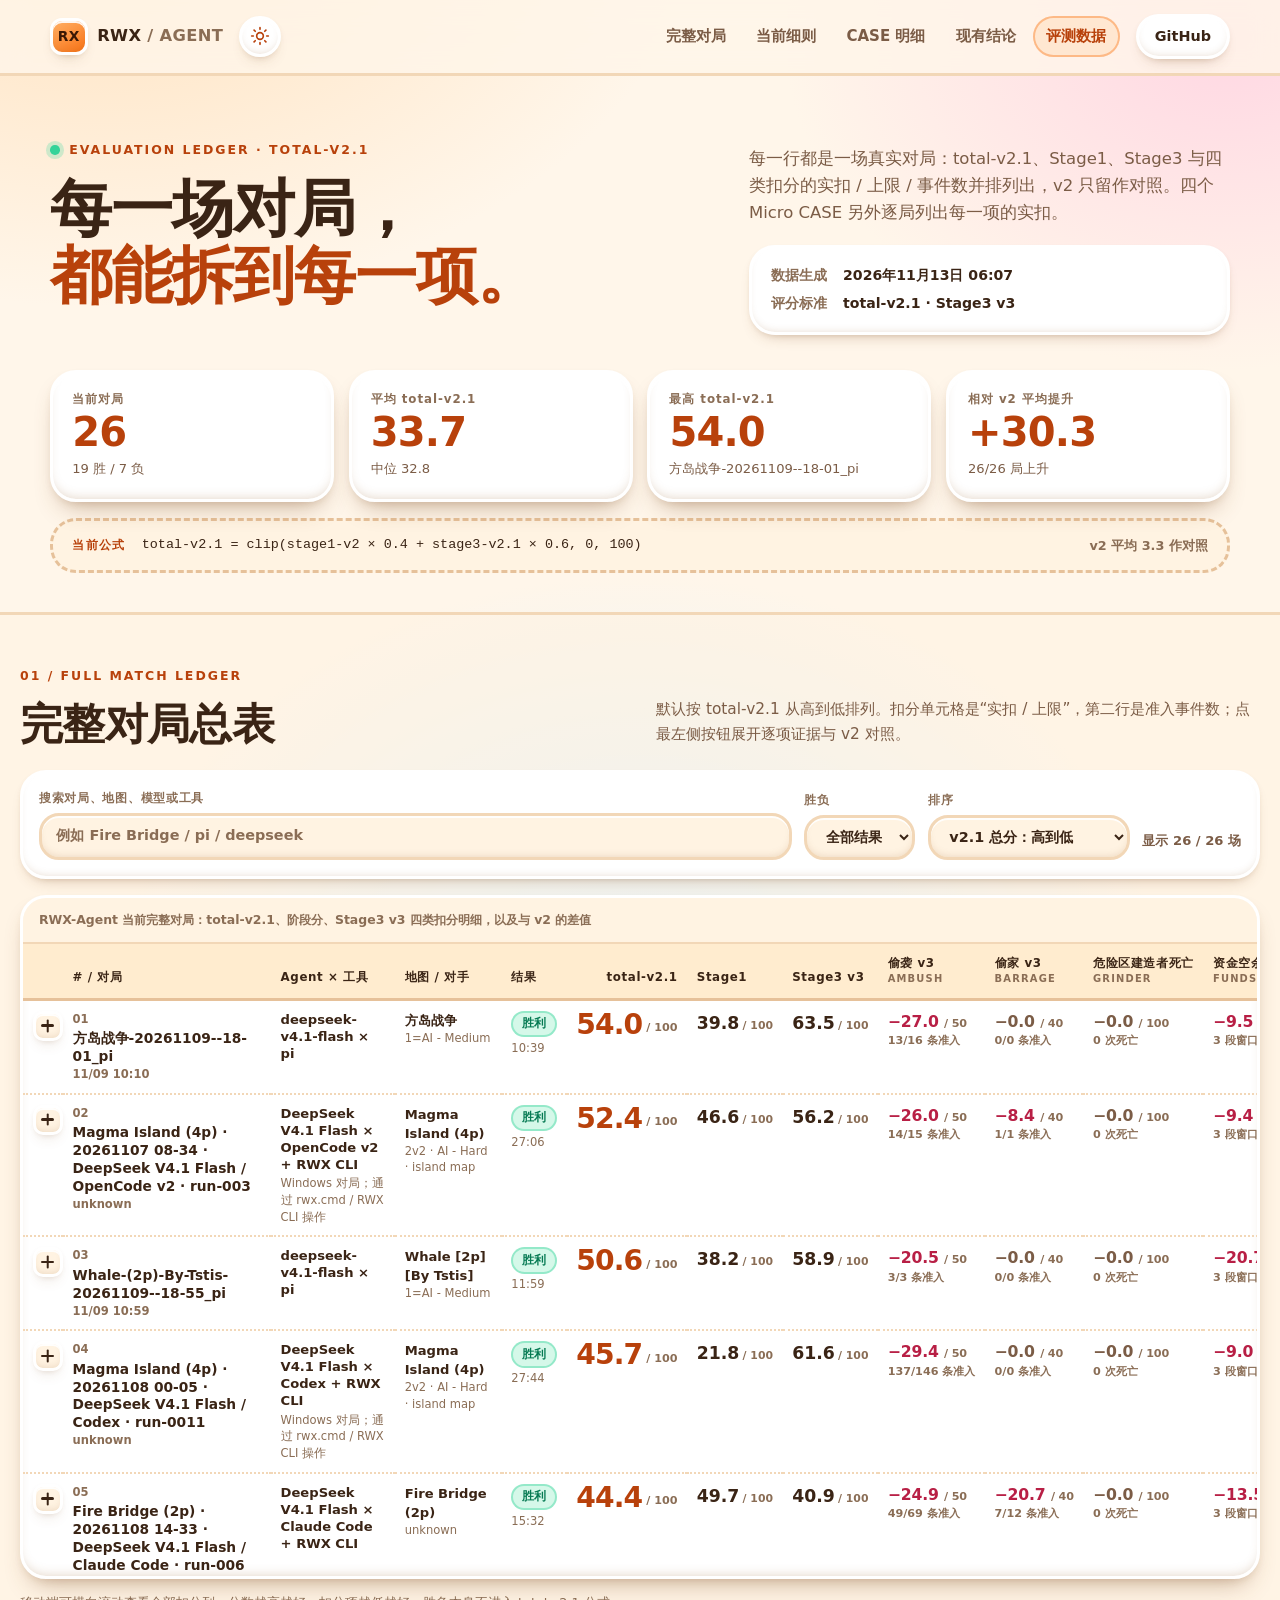
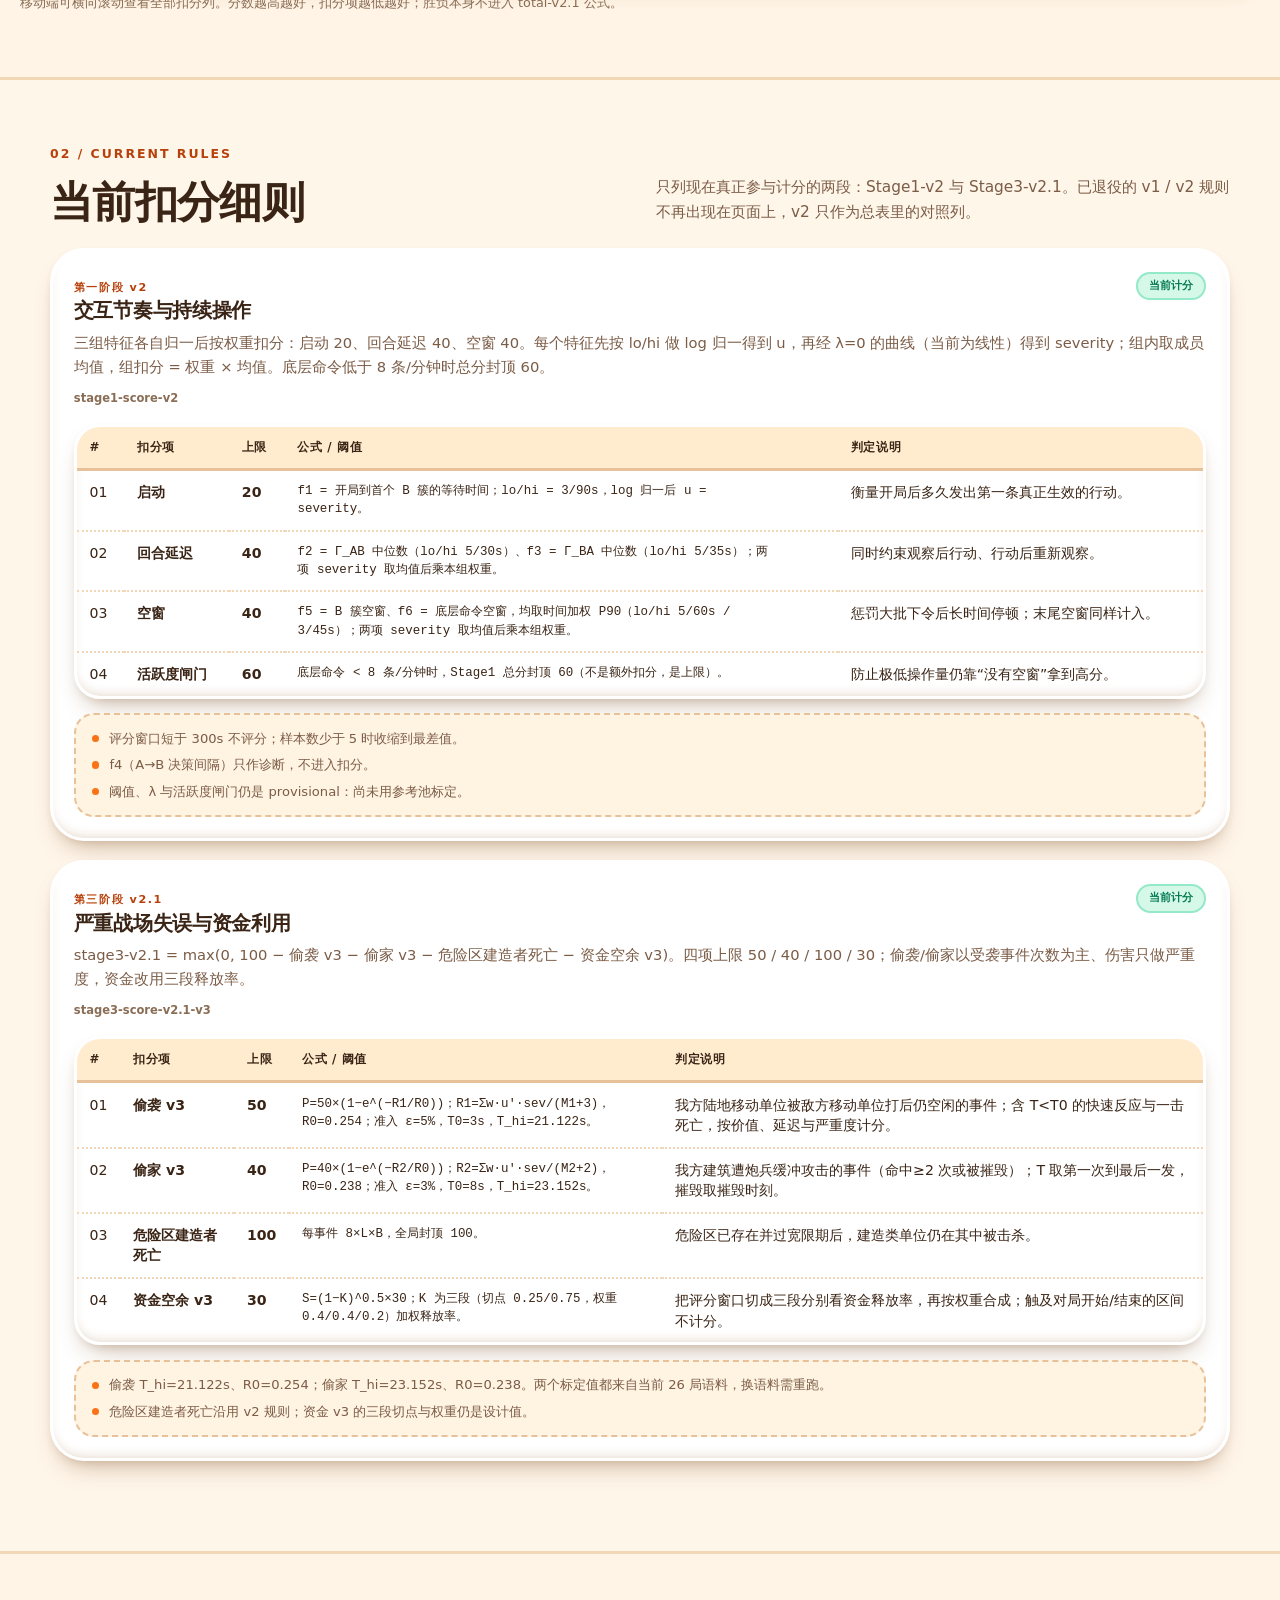
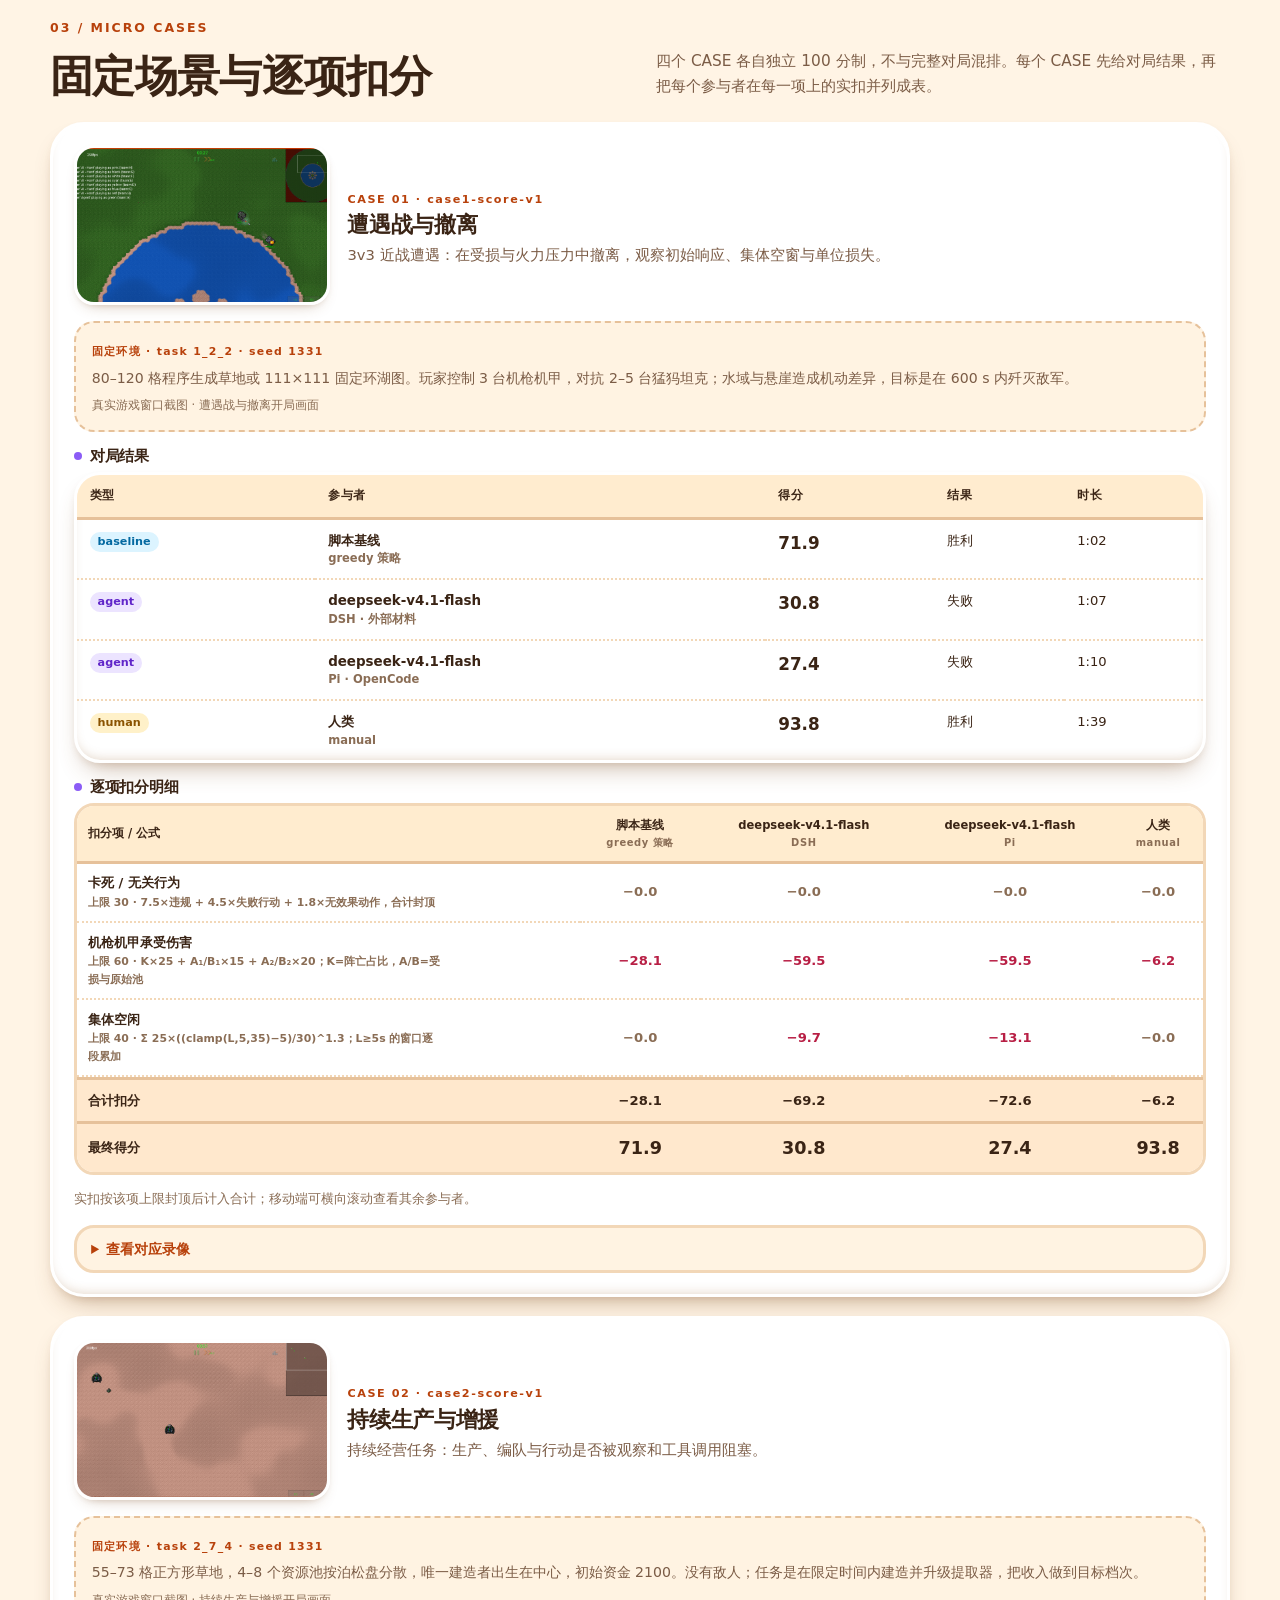
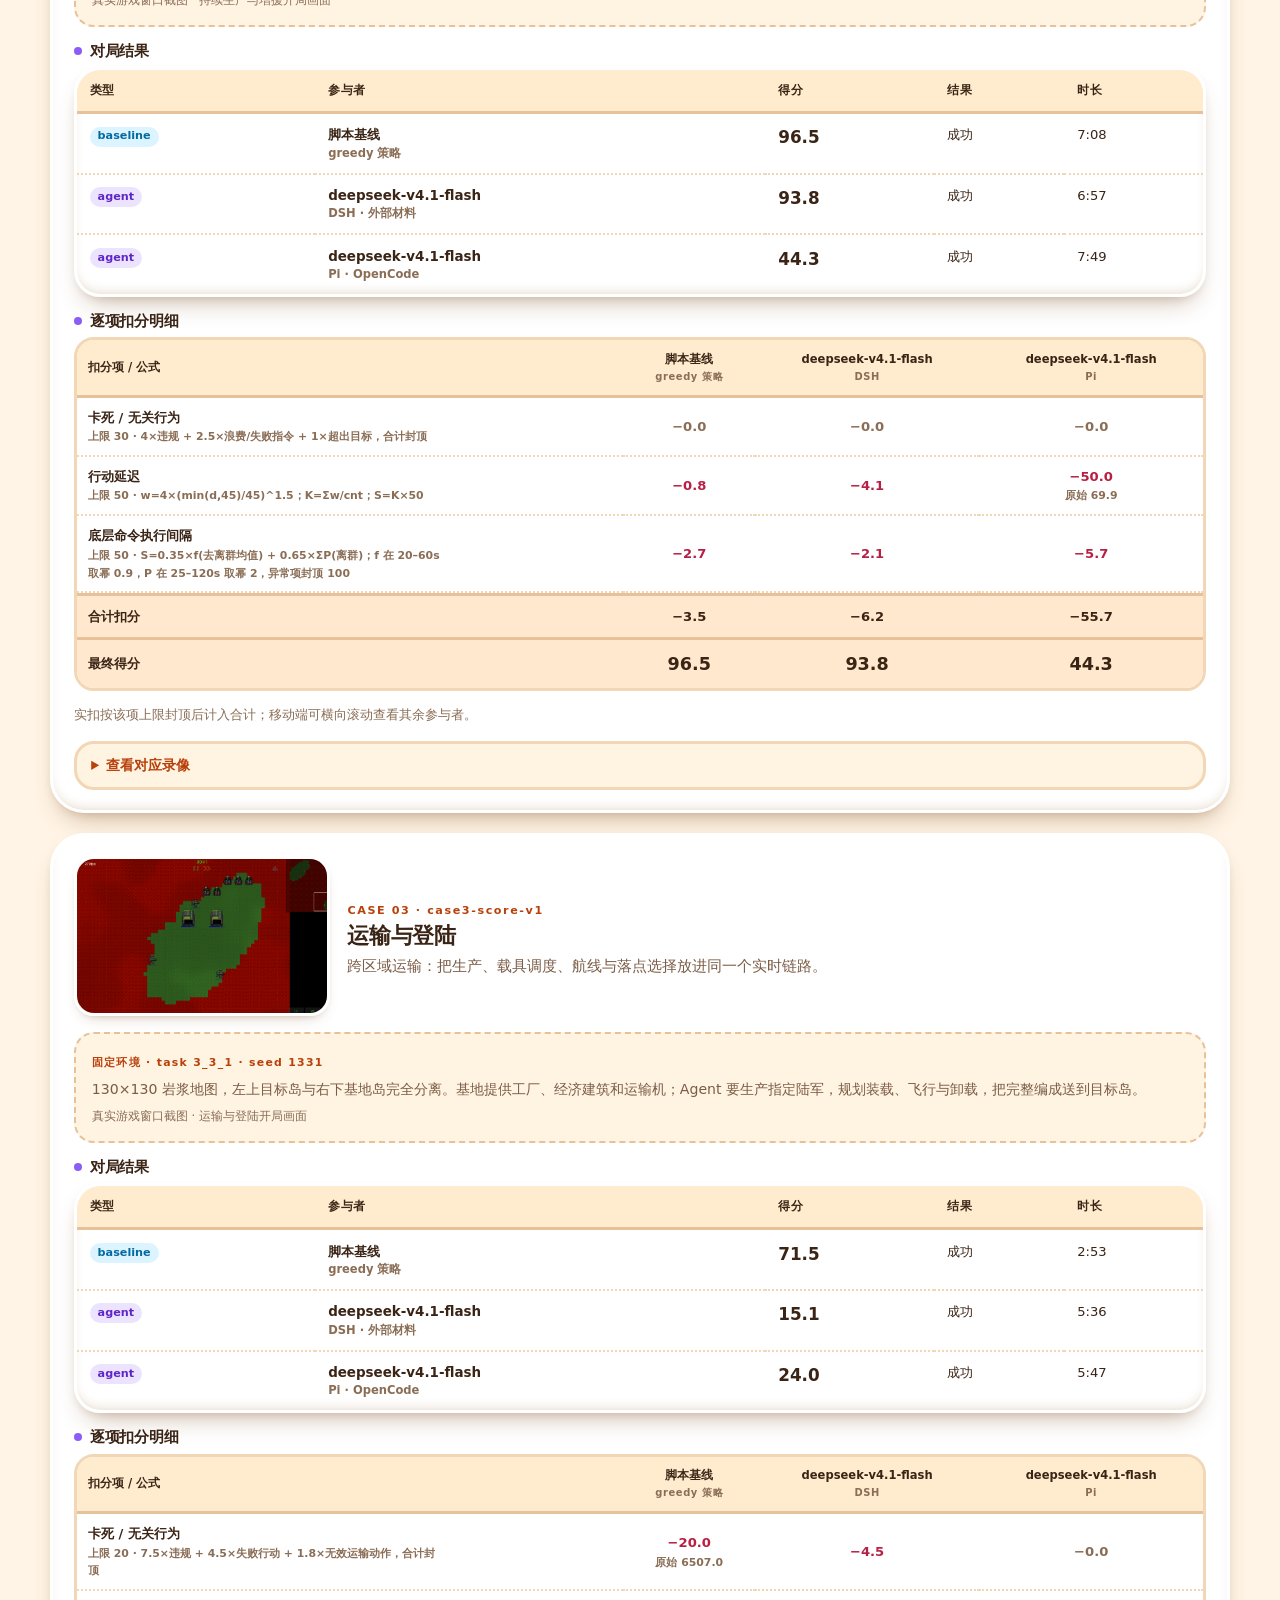
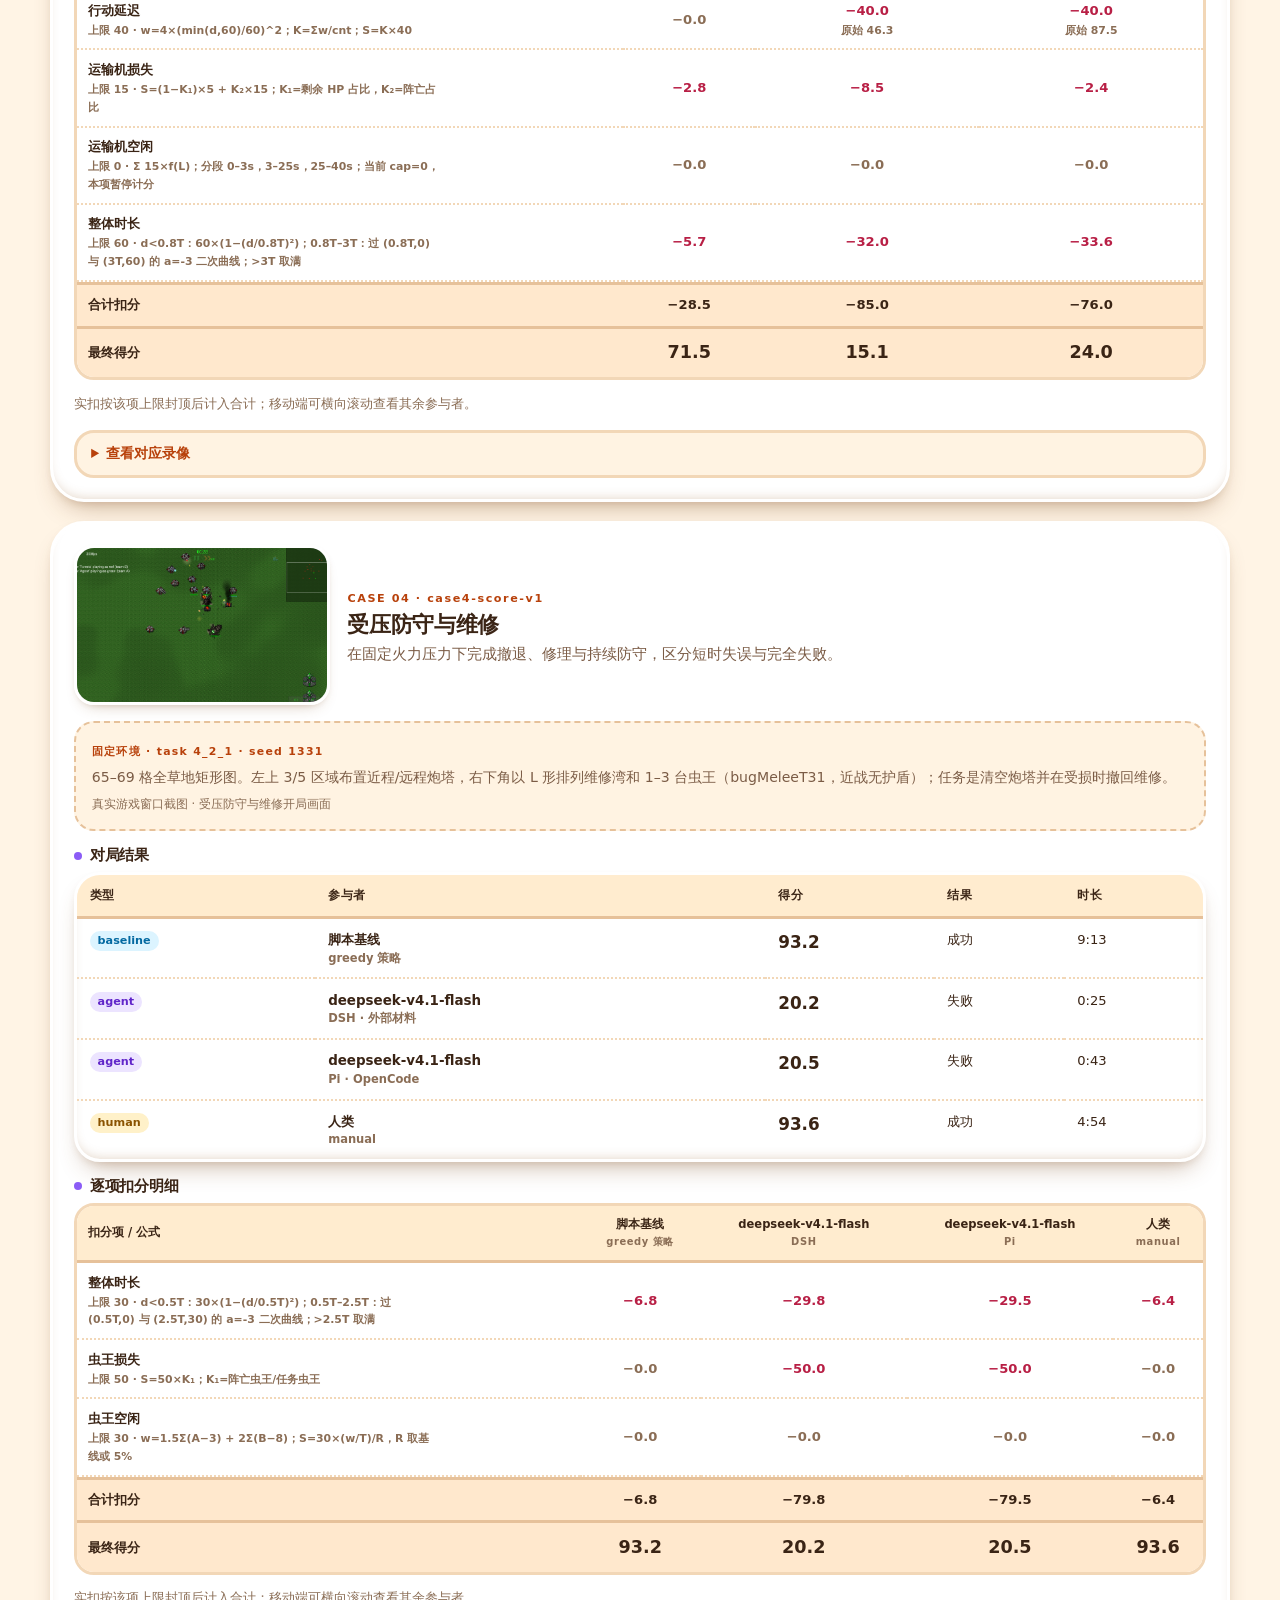
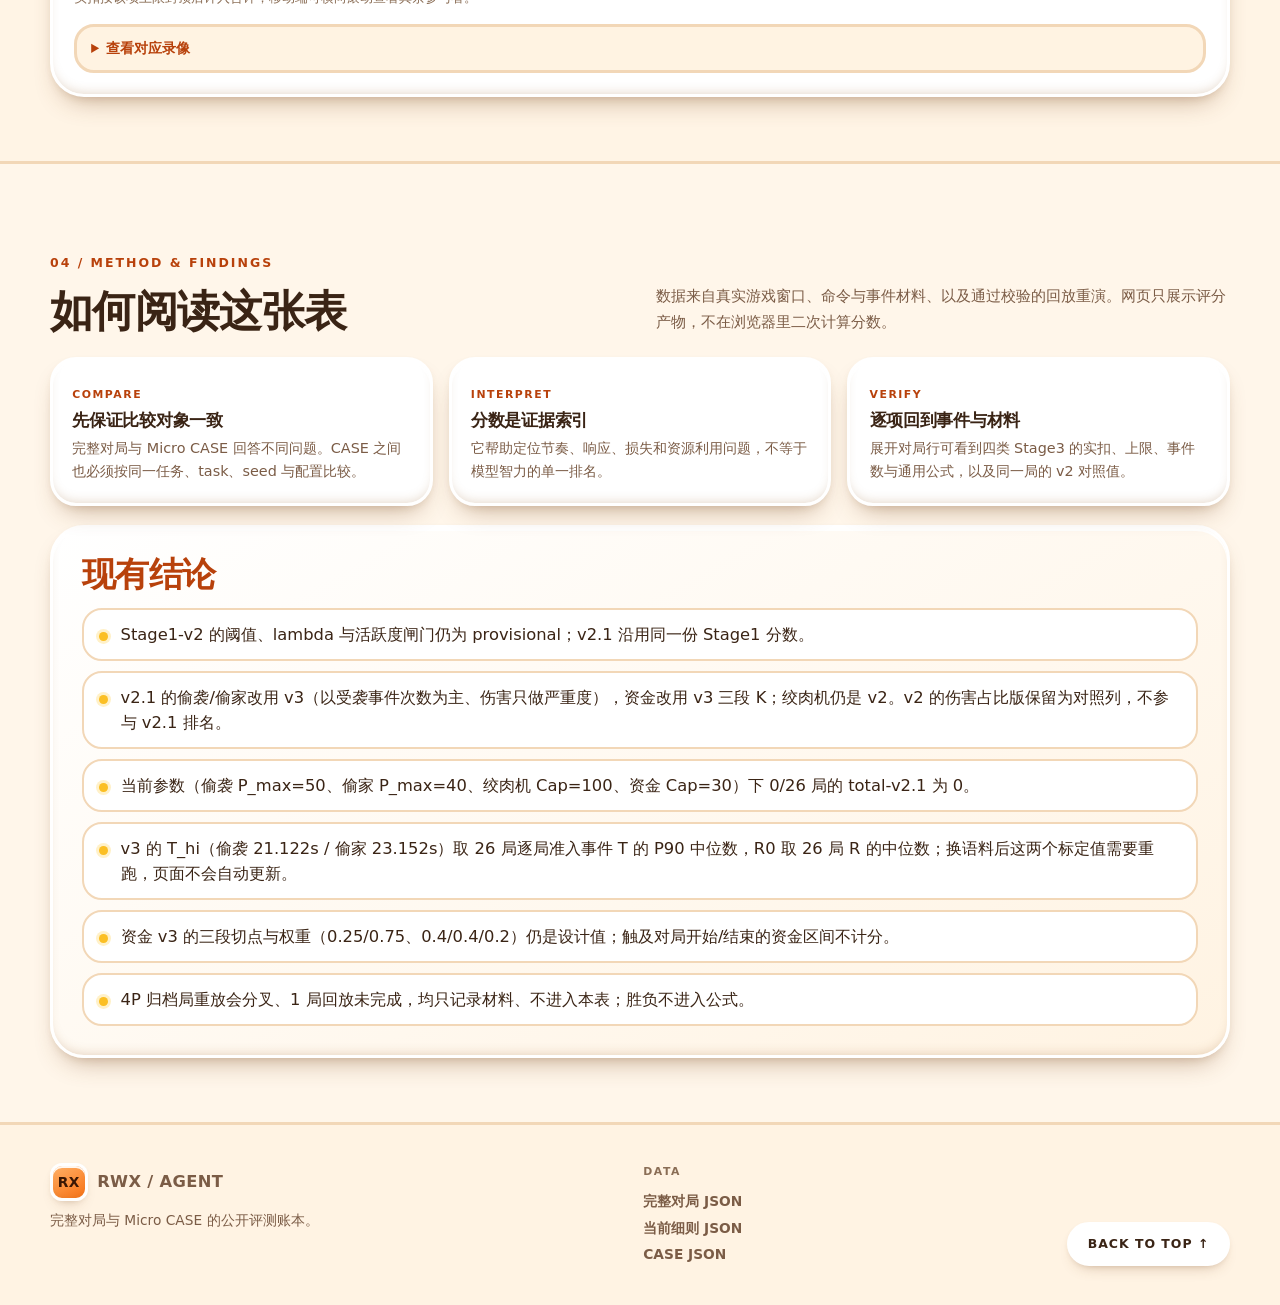
==== web/results.html @ a3e585da "RWX Agent 评测：微操 CASE、v2.1 评分与评测网页改版 把 7f5023a 之后的 56 次开发提交压缩为一次提交。内容包含 Stage1-v2 / Stage3-v2.1 评分与四个" ====
<!doctype html>
<html lang="zh-CN">
<head>
  <meta charset="UTF-8">
  <meta name="viewport" content="width=device-width, initial-scale=1">
  <meta name="theme-color" content="#fff6ea">
  <title>评测观察｜RWX-Agent</title>
  <meta name="description" content="RWX-Agent 完整对局与 Micro CASE 评测数据：以表格展示 total-v2.1、阶段分、逐项扣分、事件数、上限与当前评分公式。">
  <link rel="icon" href="./favicon.svg" type="image/svg+xml">
  <script src="./theme.js?v=20261113b"></script>
  <link rel="stylesheet" href="./styles.css?v=20261113b">
  <script type="module" src="./results.js?v=20261113b"></script>
</head>
<body class="results-page">
  <a class="skip-link" href="#main">跳到正文</a>
  <svg class="icon-definitions" xmlns="http://www.w3.org/2000/svg" aria-hidden="true">
    <symbol id="i-sun" viewBox="0 0 24 24"><circle cx="12" cy="12" r="4"/><path d="M12 2v2m0 16v2M2 12h2m16 0h2M4.9 4.9l1.4 1.4m11.4 11.4 1.4 1.4M19.1 4.9l-1.4 1.4M6.3 17.7l-1.4 1.4"/></symbol>
    <symbol id="i-moon" viewBox="0 0 24 24"><path d="M20.5 14.6A8.6 8.6 0 0 1 9.4 3.5a8.6 8.6 0 1 0 11.1 11.1z"/></symbol>
  </svg>

  <header class="site-header">
    <div class="shell header-inner">
      <a class="brand" href="./index.html" aria-label="RWX-Agent 首页"><span class="brand-mark">RX</span><span>RWX<span> / AGENT</span></span></a>
      <button class="theme-toggle" type="button" aria-pressed="false" aria-label="切换到暗色主题" title="切换到暗色主题"><svg class="icon theme-icon-sun" aria-hidden="true"><use href="#i-sun"/></svg><svg class="icon theme-icon-moon" aria-hidden="true"><use href="#i-moon"/></svg></button>
      <button class="menu-toggle" type="button" aria-expanded="false" aria-controls="primary-nav" aria-label="展开导航"><span></span><span></span></button>
      <nav id="primary-nav" aria-label="主导航">
        <a href="#match-ledger">完整对局</a>
        <a href="#full-rules">当前细则</a>
        <a href="#micro-cases">CASE 明细</a>
        <a href="#method">现有结论</a>
        <a href="./results.html" aria-current="page">评测数据</a>
      </nav>
      <a class="header-github" href="https://github.com/KKTQawa/RWX-Agent" target="_blank" rel="noopener noreferrer"><span>GitHub</span></a>
    </div>
  </header>

  <main id="main">
    <section class="results-hero shell" aria-labelledby="results-title">
      <div class="results-title-block">
        <p class="eyebrow"><span class="status-dot"></span> EVALUATION LEDGER · TOTAL-V2.1</p>
        <h1 id="results-title">每一场对局，<br><em>都能拆到每一项。</em></h1>
      </div>
      <div class="results-hero-copy">
        <p>每一行都是一场真实对局：total-v2.1、Stage1、Stage3 与四类扣分的实扣 / 上限 / 事件数并排列出，v2 只留作对照。四个 Micro CASE 另外逐局列出每一项的实扣。</p>
        <div class="dataset-meta"><span>数据生成</span><b id="last-updated">加载中</b><span>评分标准</span><b>total-v2.1 · Stage3 v3</b></div>
      </div>
    </section>

    <section class="results-overview shell" aria-label="评测概览">
      <div id="results-kpis" class="results-kpis" aria-live="polite"></div>
      <p class="formula-banner"><span>当前公式</span><code id="total-formula">total-v2.1 = clip(stage1-v2 × 0.4 + stage3-v2.1 × 0.6, 0, 100)</code><b id="formula-k">v2 作对照</b></p>
    </section>

    <section id="match-ledger" class="ledger-section">
      <div class="shell wide-shell">
        <header class="results-section-head">
          <div><p class="section-label">01 / FULL MATCH LEDGER</p><h2>完整对局总表</h2></div>
          <p>默认按 total-v2.1 从高到低排列。扣分单元格是“实扣 / 上限”，第二行是准入事件数；点最左侧按钮展开逐项证据与 v2 对照。</p>
        </header>
        <div class="table-toolbar" aria-label="对局表筛选">
          <label class="search-field"><span>搜索对局、地图、模型或工具</span><input id="match-search" type="search" placeholder="例如 Fire Bridge / pi / deepseek" autocomplete="off"></label>
          <label><span>胜负</span><select id="outcome-filter"><option value="all">全部结果</option><option value="win">仅胜利</option><option value="defeat">仅战败</option><option value="draw">仅平局</option></select></label>
          <label><span>排序</span><select id="sort-matches"><option value="score-desc">v2.1 总分：高到低</option><option value="score-asc">v2.1 总分：低到高</option><option value="delta-desc">相对 v2 提升：高到低</option><option value="date-desc">日期：新到旧</option><option value="date-asc">日期：旧到新</option><option value="deduction-desc">Stage3 扣分：高到低</option></select></label>
          <p id="match-filter-status" role="status" aria-live="polite">正在加载数据…</p>
        </div>
        <div class="table-scroll match-table-scroll" tabindex="0" aria-label="完整对局表，可横向滚动">
          <table class="data-table match-ledger-table">
            <caption>RWX-Agent 当前完整对局：total-v2.1、阶段分、Stage3 v3 四类扣分明细，以及与 v2 的差值</caption>
            <thead>
              <tr>
                <th scope="col" class="expand-column"><span class="sr-only">展开详情</span></th>
                <th scope="col"># / 对局</th>
                <th scope="col">Agent × 工具</th>
                <th scope="col">地图 / 对手</th>
                <th scope="col">结果</th>
                <th scope="col" class="score-column">total-v2.1</th>
                <th scope="col">Stage1</th>
                <th scope="col">Stage3 v3</th>
                <th scope="col" class="deduction-column" data-deduction-key="ambush">偷袭 v3<small>AMBUSH</small></th>
                <th scope="col" class="deduction-column" data-deduction-key="barrage">偷家 v3<small>BARRAGE</small></th>
                <th scope="col" class="deduction-column" data-deduction-key="grinder">危险区死亡<small>GRINDER</small></th>
                <th scope="col" class="deduction-column" data-deduction-key="funds">资金空余 v3<small>FUNDS</small></th>
                <th scope="col" class="delta-column">Δ vs v2</th>
                <th scope="col">评分时长</th>
              </tr>
            </thead>
            <tbody id="match-table-body"></tbody>
          </table>
        </div>
        <p class="table-help">移动端可横向滚动查看全部扣分列。分数越高越好，扣分项越低越好；胜负本身不进入 total-v2.1 公式。</p>
        <noscript><p class="load-error">表格需要 JavaScript 渲染。也可以直接查看 <a href="./resource/results.json">results.json</a>。</p></noscript>
      </div>
    </section>

    <section id="full-rules" class="section shell rules-section">
      <header class="results-section-head">
        <div><p class="section-label">02 / CURRENT RULES</p><h2>当前扣分细则</h2></div>
        <p>只列现在真正参与计分的两段：Stage1-v2 与 Stage3-v2.1。已退役的 v1 / v2 规则不再出现在页面上，v2 只作为总表里的对照列。</p>
      </header>
      <div id="full-rule-tables" class="rule-groups" aria-live="polite"></div>
    </section>

    <section id="micro-cases" class="micro-section">
      <div class="shell">
        <header class="results-section-head">
          <div><p class="section-label">03 / MICRO CASES</p><h2>固定场景与逐项扣分</h2></div>
          <p>四个 CASE 各自独立 100 分制，不与完整对局混排。每个 CASE 先给对局结果，再把每个参与者在每一项上的实扣并列成表。</p>
        </header>
        <div id="case-board" class="case-board" aria-live="polite"></div>
        <noscript><p class="load-error">CASE 表格需要 JavaScript 渲染。可直接查看 <a href="./resource/micro-results.json">micro-results.json</a> 与 <a href="./resource/scoring.json">scoring.json</a>。</p></noscript>
      </div>
    </section>

    <section id="method" class="section shell method-section">
      <header class="results-section-head">
        <div><p class="section-label">04 / METHOD &amp; FINDINGS</p><h2>如何阅读这张表</h2></div>
        <p>数据来自真实游戏窗口、命令与事件材料、以及通过校验的回放重演。网页只展示评分产物，不在浏览器里二次计算分数。</p>
      </header>
      <div class="method-grid">
        <article><span>COMPARE</span><h3>先保证比较对象一致</h3><p>完整对局与 Micro CASE 回答不同问题。CASE 之间也必须按同一任务、task、seed 与配置比较。</p></article>
        <article><span>INTERPRET</span><h3>分数是证据索引</h3><p>它帮助定位节奏、响应、损失和资源利用问题，不等于模型智力的单一排名。</p></article>
        <article><span>VERIFY</span><h3>逐项回到事件与材料</h3><p>展开对局行可看到四类 Stage3 的实扣、上限、事件数与通用公式，以及同一局的 v2 对照值。</p></article>
      </div>
      <div class="limits-panel"><h3>现有结论</h3><ul id="method-limits"><li>正在加载评分口径…</li></ul></div>
    </section>
  </main>

  <footer class="site-footer"><div class="shell footer-inner"><div><a class="brand" href="./index.html"><span class="brand-mark">RX</span><span>RWX / AGENT</span></a><p>完整对局与 Micro CASE 的公开评测账本。</p></div><div><span>DATA</span><a href="./resource/results.json">完整对局 JSON</a><a href="./resource/scoring.json">当前细则 JSON</a><a href="./resource/micro-results.json">CASE JSON</a></div><a class="back-top" href="#main">BACK TO TOP ↑</a></div></footer>
</body>
</html>
---- web/styles.css ----
/* RWX-Agent — playful claymorphism design system.
   One token block per theme; every component below reads only these tokens, so the light/dark
   switch never needs a per-component override. */

/* ---------- tokens ---------- */
:root {
  color-scheme: light;

  --bg: #fff6ea;
  --bg-glow-1: #ffe1bd;
  --bg-glow-2: #ffd7e3;
  --bg-glow-3: #d8f0ff;
  --surface: #ffffff;
  --surface-2: #fff3e2;
  --surface-3: #ffe8cd;
  --surface-sunken: #fdeedb;

  --ink: #3a2415;
  --ink-soft: #7b5c46;
  --ink-faint: #8a6d55;

  --line: #f2d7b7;
  --line-strong: #e6c19a;

  --orange: #f97316;
  --orange-text: #b8410b;
  --orange-wash: #ffe7d1;
  --coral: #fb7185;
  --coral-text: #b81f45;
  --coral-wash: #ffe0e7;
  --grape: #8b5cf6;
  --grape-text: #6025c9;
  --grape-wash: #ece4ff;
  --sky: #38bdf8;
  --sky-text: #0369a1;
  --sky-wash: #dcf4ff;
  --mint: #34d399;
  --mint-text: #067a53;
  --mint-wash: #d5f8e9;
  --lemon: #fbbf24;
  --lemon-text: #8a5300;
  --lemon-wash: #fff1c9;
  --danger: #dc2626;
  --danger-text: #b31b1b;
  --danger-wash: #ffe2e2;

  --clay-edge: #ffffff;
  --clay-drop: 0 14px 26px -12px rgba(122, 74, 30, .45), 0 4px 10px -4px rgba(122, 74, 30, .18);
  --clay-drop-sm: 0 8px 16px -10px rgba(122, 74, 30, .45), 0 2px 6px -3px rgba(122, 74, 30, .18);
  --clay-inner: inset 0 3px 0 rgba(255, 255, 255, .95), inset 0 -6px 12px -6px rgba(150, 96, 44, .28);
  --clay-inner-sm: inset 0 2px 0 rgba(255, 255, 255, .9), inset 0 -4px 8px -5px rgba(150, 96, 44, .25);
  --clay-press: inset 0 4px 10px -3px rgba(150, 96, 44, .4), inset 0 -2px 0 rgba(255, 255, 255, .7);

  --header-bg: rgba(255, 246, 234, .82);
  --row-hover: #fff8ee;
  --table-head: #ffeccf;
  --detail-bg: #fff8ec;

  --radius-xl: 34px;
  --radius-lg: 26px;
  --radius-md: 20px;
  --radius-sm: 14px;
  --radius-pill: 999px;

  --shell: 1180px;
  --shell-wide: 1400px;
  --font: "Nunito", "Fredoka", ui-rounded, "Segoe UI Variable Display", "PingFang SC",
    "Hiragino Sans GB", "Microsoft YaHei", system-ui, sans-serif;
  --font-mono: "JetBrains Mono", "Cascadia Code", ui-monospace, "SFMono-Regular", Consolas, monospace;
}

[data-theme="dark"] {
  color-scheme: dark;

  --bg: #241a30;
  --bg-glow-1: #4a2f52;
  --bg-glow-2: #35264a;
  --bg-glow-3: #1d3350;
  --surface: #33263f;
  --surface-2: #3c2e4a;
  --surface-3: #473656;
  --surface-sunken: #2b2038;

  --ink: #fdf2e4;
  --ink-soft: #cbb7d9;
  --ink-faint: #b3a0c4;

  --line: #4e3a5f;
  --line-strong: #634a78;

  --orange-text: #fdba74;
  --orange-wash: #4a2f1c;
  --coral-text: #fda4b4;
  --coral-wash: #4a2333;
  --grape-text: #cbb6ff;
  --grape-wash: #382a58;
  --sky-text: #a5dcff;
  --sky-wash: #1e3550;
  --mint-text: #86efc4;
  --mint-wash: #1c3f36;
  --lemon-text: #fcd34d;
  --lemon-wash: #4a3716;
  --danger-text: #fca5a5;
  --danger-wash: #4a2027;

  --clay-edge: #4a3a5c;
  --clay-drop: 0 16px 30px -14px rgba(0, 0, 0, .75), 0 4px 10px -4px rgba(0, 0, 0, .4);
  --clay-drop-sm: 0 10px 18px -12px rgba(0, 0, 0, .75), 0 2px 6px -3px rgba(0, 0, 0, .4);
  --clay-inner: inset 0 2px 0 rgba(255, 255, 255, .1), inset 0 -8px 16px -8px rgba(0, 0, 0, .55);
  --clay-inner-sm: inset 0 2px 0 rgba(255, 255, 255, .08), inset 0 -5px 10px -6px rgba(0, 0, 0, .5);
  --clay-press: inset 0 5px 12px -3px rgba(0, 0, 0, .55), inset 0 -2px 0 rgba(255, 255, 255, .08);

  --header-bg: rgba(36, 26, 48, .84);
  --row-hover: #3a2c48;
  --table-head: #3d2e4d;
  --detail-bg: #2b2038;
}

/* ---------- base ---------- */
*, *::before, *::after { box-sizing: border-box; }

html {
  -webkit-text-size-adjust: 100%;
  scroll-behavior: smooth;
  scroll-padding-top: 120px;
}

body {
  margin: 0;
  min-height: 100vh;
  font-family: var(--font);
  font-size: 16.5px;
  line-height: 1.65;
  color: var(--ink);
  background-color: var(--bg);
  background-image:
    radial-gradient(60rem 40rem at 8% -10%, var(--bg-glow-1) 0%, transparent 62%),
    radial-gradient(48rem 36rem at 96% 4%, var(--bg-glow-2) 0%, transparent 58%),
    radial-gradient(52rem 40rem at 50% 108%, var(--bg-glow-3) 0%, transparent 62%);
  background-attachment: fixed;
  overflow-x: hidden;
}

h1, h2, h3, h4 {
  margin: 0 0 .4em;
  font-weight: 800;
  line-height: 1.08;
  letter-spacing: -.015em;
  text-wrap: balance;
}

p { margin: 0 0 1em; }
p:last-child { margin-bottom: 0; }

a { color: var(--orange-text); text-decoration-thickness: 2px; text-underline-offset: 3px; }
a:hover { text-decoration-color: var(--orange); }

code, pre { font-family: var(--font-mono); }

img, video { max-width: 100%; height: auto; display: block; }

:focus-visible {
  outline: 3px solid var(--grape);
  outline-offset: 3px;
  border-radius: 6px;
}

.sr-only {
  position: absolute;
  width: 1px; height: 1px;
  padding: 0; margin: -1px;
  overflow: hidden;
  clip-path: inset(50%);
  white-space: nowrap;
}

.skip-link {
  position: absolute;
  left: 1rem;
  top: -4rem;
  z-index: 100;
  padding: .7rem 1.2rem;
  border-radius: var(--radius-pill);
  background: var(--orange);
  color: #fff;
  font-weight: 800;
  text-decoration: none;
  transition: top .18s ease;
}
.skip-link:focus-visible { top: 1rem; }

.icon-definitions { position: absolute; width: 0; height: 0; overflow: hidden; }
.icon {
  width: 1.15em; height: 1.15em;
  fill: none;
  stroke: currentColor;
  stroke-width: 2;
  stroke-linecap: round;
  stroke-linejoin: round;
  flex: none;
}

/* ---------- layout ---------- */
.shell {
  width: min(var(--shell), 100% - 2.5rem);
  margin-inline: auto;
}
.wide-shell { width: min(var(--shell-wide), 100% - 2.5rem); }

.section { padding: clamp(3.5rem, 7vw, 6.5rem) 0; }

.section-label,
.eyebrow {
  margin: 0 0 .9rem;
  font-size: .78rem;
  font-weight: 800;
  letter-spacing: .16em;
  text-transform: uppercase;
  color: var(--orange-text);
  display: flex;
  align-items: center;
  gap: .6rem;
}

.status-dot {
  width: .6rem; height: .6rem;
  border-radius: 50%;
  background: var(--mint);
  box-shadow: 0 0 0 4px color-mix(in srgb, var(--mint) 24%, transparent);
  animation: pulse 2.4s ease-in-out infinite;
}
@keyframes pulse {
  50% { box-shadow: 0 0 0 8px color-mix(in srgb, var(--mint) 6%, transparent); }
}

/* ---------- clay primitives ---------- */
.button {
  display: inline-flex;
  align-items: center;
  justify-content: center;
  gap: .55rem;
  padding: .95rem 1.6rem;
  border: 3px solid var(--clay-edge);
  border-radius: var(--radius-pill);
  font: inherit;
  font-weight: 800;
  font-size: 1rem;
  text-decoration: none;
  cursor: pointer;
  background: var(--surface);
  color: var(--ink);
  box-shadow: var(--clay-drop-sm), var(--clay-inner-sm);
  transition: transform .16s ease, box-shadow .16s ease, background .16s ease;
}
.button:hover { transform: translateY(-2px); }
.button:active { transform: translateY(1px); box-shadow: var(--clay-press); }

.button.primary {
  background: linear-gradient(160deg, #ffa64d, var(--orange));
  border-color: #ffd7ab;
  color: #46200a;
}
[data-theme="dark"] .button.primary { border-color: #7a4a20; color: #2a1408; }

.button.ghost { background: var(--surface-2); }

.chip {
  display: inline-flex;
  align-items: center;
  gap: .4rem;
  padding: .3rem .8rem;
  border-radius: var(--radius-pill);
  background: var(--surface-3);
  color: var(--ink-soft);
  font-size: .78rem;
  font-weight: 800;
  letter-spacing: .04em;
  white-space: nowrap;
}
.chip.orange { background: var(--orange-wash); color: var(--orange-text); }
.chip.mint { background: var(--mint-wash); color: var(--mint-text); }
.chip.grape { background: var(--grape-wash); color: var(--grape-text); }
.chip.sky { background: var(--sky-wash); color: var(--sky-text); }
.chip.coral { background: var(--coral-wash); color: var(--coral-text); }
.chip.lemon { background: var(--lemon-wash); color: var(--lemon-text); }

/* ---------- header ---------- */
.site-header {
  position: sticky;
  top: 0;
  z-index: 40;
  padding: .85rem 0;
  background: var(--header-bg);
  backdrop-filter: blur(14px);
  border-bottom: 3px solid var(--line);
}

.header-inner {
  display: flex;
  align-items: center;
  gap: 1rem;
  flex-wrap: wrap;
}

.brand {
  display: inline-flex;
  align-items: center;
  gap: .6rem;
  font-weight: 800;
  letter-spacing: .02em;
  color: var(--ink);
  text-decoration: none;
  white-space: nowrap;
}
.brand-mark {
  display: grid;
  place-items: center;
  width: 2.35rem; height: 2.35rem;
  border-radius: 12px;
  border: 3px solid var(--clay-edge);
  background: linear-gradient(150deg, #ffb066, var(--orange));
  color: #3a1704;
  font-size: .86rem;
  font-weight: 900;
  box-shadow: var(--clay-drop-sm), var(--clay-inner-sm);
}
.brand > span:last-child { font-size: 1.02rem; }
.brand > span:last-child span { color: var(--ink-faint); font-weight: 700; }

#primary-nav {
  display: flex;
  align-items: center;
  gap: .2rem;
  margin-left: auto;
  flex-wrap: wrap;
}
#primary-nav a {
  padding: .5rem .85rem;
  border-radius: var(--radius-pill);
  color: var(--ink-soft);
  font-weight: 700;
  font-size: .94rem;
  text-decoration: none;
  transition: background .15s ease, color .15s ease;
}
#primary-nav a:hover { background: var(--surface-3); color: var(--ink); }
#primary-nav a[aria-current="page"] {
  background: var(--orange-wash);
  color: var(--orange-text);
  box-shadow: inset 0 0 0 2px color-mix(in srgb, var(--orange) 40%, transparent);
}

.header-github {
  display: inline-flex;
  align-items: center;
  gap: .45rem;
  padding: .5rem 1rem;
  border-radius: var(--radius-pill);
  border: 3px solid var(--clay-edge);
  background: var(--surface);
  color: var(--ink);
  font-weight: 800;
  font-size: .9rem;
  text-decoration: none;
  box-shadow: var(--clay-drop-sm), var(--clay-inner-sm);
}
.header-github:hover { background: var(--surface-2); }

.theme-toggle {
  display: grid;
  place-items: center;
  width: 2.6rem; height: 2.6rem;
  padding: 0;
  border: 3px solid var(--clay-edge);
  border-radius: 50%;
  background: var(--surface);
  color: var(--orange-text);
  cursor: pointer;
  box-shadow: var(--clay-drop-sm), var(--clay-inner-sm);
  transition: transform .16s ease, box-shadow .16s ease;
}
.theme-toggle:hover { transform: translateY(-2px); }
.theme-toggle:active { transform: translateY(1px); box-shadow: var(--clay-press); }
.theme-toggle .icon { width: 1.25rem; height: 1.25rem; }
.theme-icon-moon { display: none; }
[data-theme="dark"] .theme-icon-sun { display: none; }
[data-theme="dark"] .theme-icon-moon { display: block; }

.menu-toggle {
  display: none;
  width: 2.6rem; height: 2.6rem;
  padding: 0;
  border: 3px solid var(--clay-edge);
  border-radius: 12px;
  background: var(--surface);
  box-shadow: var(--clay-drop-sm), var(--clay-inner-sm);
  cursor: pointer;
}
.menu-toggle span {
  display: block;
  width: 1.1rem; height: 3px;
  margin: 3px auto;
  border-radius: 3px;
  background: var(--ink);
}

/* ---------- home hero ---------- */
.home-hero {
  display: grid;
  grid-template-columns: minmax(0, 1.05fr) minmax(0, .95fr);
  gap: clamp(1.5rem, 4vw, 3.5rem);
  align-items: center;
  padding: clamp(2.5rem, 6vw, 5rem) 0 clamp(2rem, 4vw, 3rem);
}

.hero-copy h1 {
  font-size: clamp(2.6rem, 6.2vw, 4.5rem);
  margin-bottom: .55em;
}
.hero-copy h1 em {
  font-style: normal;
  color: var(--orange-text);
  position: relative;
  white-space: nowrap;
}
.hero-copy h1 em::after {
  content: "";
  position: absolute;
  left: 0; right: 0; bottom: .04em;
  height: .22em;
  border-radius: var(--radius-pill);
  background: color-mix(in srgb, var(--lemon) 70%, transparent);
  z-index: -1;
}
.hero-lead {
  font-size: clamp(1.02rem, 1.5vw, 1.18rem);
  color: var(--ink-soft);
  max-width: 34ch;
}
.hero-actions {
  display: flex;
  flex-wrap: wrap;
  gap: .8rem;
  margin: 1.6rem 0 2rem;
}
.hero-metrics {
  display: grid;
  grid-template-columns: repeat(3, minmax(0, 1fr));
  gap: .7rem;
  margin: 0;
}
.hero-metrics div {
  padding: .85rem 1rem;
  border-radius: var(--radius-md);
  border: 3px solid var(--clay-edge);
  background: var(--surface);
  box-shadow: var(--clay-drop-sm), var(--clay-inner-sm);
}
.hero-metrics dt {
  font-size: .72rem;
  font-weight: 800;
  letter-spacing: .1em;
  text-transform: uppercase;
  color: var(--ink-faint);
}
.hero-metrics dd {
  margin: .2rem 0 0;
  font-weight: 800;
  font-size: .98rem;
  line-height: 1.3;
}

.hero-monitor {
  border: 3px solid var(--clay-edge);
  border-radius: var(--radius-xl);
  background: var(--surface);
  box-shadow: var(--clay-drop), var(--clay-inner);
  padding: .9rem;
  transform: rotate(-1.1deg);
}
.monitor-top, .monitor-bottom {
  display: flex;
  justify-content: space-between;
  gap: .6rem;
  font-size: .68rem;
  font-weight: 800;
  letter-spacing: .1em;
  text-transform: uppercase;
  color: var(--ink-faint);
  padding: .2rem .3rem;
}
.monitor-top { padding-bottom: .6rem; }
.monitor-bottom { padding-top: .6rem; }
.monitor-top span:last-child { display: inline-flex; align-items: center; gap: .35rem; color: var(--mint-text); }
.monitor-top i {
  width: .45rem; height: .45rem;
  border-radius: 50%;
  background: var(--mint);
}
.monitor-screen {
  position: relative;
  display: block;
  overflow: hidden;
  border-radius: var(--radius-lg);
  background: #10141d;
  aspect-ratio: 16 / 9;
}
.monitor-screen img { width: 100%; height: 100%; object-fit: cover; }
.screen-grid {
  position: absolute; inset: 0;
  background-image:
    linear-gradient(rgba(125, 211, 252, .16) 1px, transparent 1px),
    linear-gradient(90deg, rgba(125, 211, 252, .16) 1px, transparent 1px);
  background-size: 48px 48px;
  pointer-events: none;
}
.play-control {
  position: absolute;
  inset: 0;
  margin: auto;
  width: 4.4rem; height: 4.4rem;
  display: grid;
  place-items: center;
  border-radius: 50%;
  border: 3px solid rgba(255, 255, 255, .55);
  background: rgba(249, 115, 22, .88);
  box-shadow: 0 12px 28px -8px rgba(0, 0, 0, .65);
  color: #fff;
  transition: transform .18s ease;
}
.play-control svg { width: 1.7rem; height: 1.7rem; fill: currentColor; stroke: none; margin-left: .2rem; }
.monitor-screen:hover .play-control { transform: scale(1.08); }
.screen-caption {
  position: absolute;
  left: .8rem; right: .8rem; bottom: .8rem;
  display: flex;
  align-items: center;
  gap: .5rem;
  padding: .55rem .85rem;
  border-radius: var(--radius-pill);
  background: rgba(11, 18, 32, .78);
  color: #fff;
  font-size: .85rem;
  font-weight: 700;
  backdrop-filter: blur(6px);
}
.screen-caption i { font-style: normal; opacity: .6; font-size: .78rem; }

/* ---------- signal strip ---------- */
.signal-strip {
  padding: .9rem 0;
  background: linear-gradient(120deg, var(--orange-wash), var(--grape-wash), var(--sky-wash));
  border-block: 3px solid var(--line);
}
.signal-strip .shell {
  display: flex;
  align-items: center;
  gap: 1.2rem;
  flex-wrap: wrap;
}
.signal-strip > .shell > span {
  font-size: .72rem;
  font-weight: 900;
  letter-spacing: .18em;
  color: var(--ink-soft);
}
.signal-strip ol {
  display: flex;
  flex-wrap: wrap;
  gap: .55rem;
  margin: 0;
  padding: 0;
  list-style: none;
}
.signal-strip li {
  display: inline-flex;
  align-items: center;
  gap: .45rem;
  padding: .35rem .9rem;
  border-radius: var(--radius-pill);
  border: 2px solid var(--clay-edge);
  background: var(--surface);
  font-size: .88rem;
  font-weight: 700;
  box-shadow: var(--clay-drop-sm);
}
.signal-strip li b {
  font-size: .72rem;
  color: var(--orange-text);
  letter-spacing: .08em;
}

/* ---------- section intro ---------- */
.section-intro {
  display: grid;
  grid-template-columns: minmax(0, 1.1fr) minmax(0, 1fr);
  gap: clamp(1rem, 4vw, 3rem);
  align-items: end;
  margin-bottom: clamp(1.6rem, 3vw, 2.6rem);
}
.section-intro h2 { font-size: clamp(1.9rem, 4.2vw, 3.1rem); }
.section-intro > p { color: var(--ink-soft); font-size: 1.02rem; }

/* ---------- catalog ---------- */
.catalog-grid {
  display: grid;
  grid-template-columns: repeat(auto-fit, minmax(min(100%, 240px), 1fr));
  gap: 1.1rem;
}
@media (min-width: 1180px) {
  .catalog-grid { grid-template-columns: repeat(5, minmax(0, 1fr)); }
}
.course-card {
  display: flex;
  flex-direction: column;
  gap: .7rem;
  padding: 1.3rem;
  border: 3px solid var(--clay-edge);
  border-radius: var(--radius-lg);
  background: var(--surface);
  box-shadow: var(--clay-drop), var(--clay-inner);
  text-decoration: none;
  color: inherit;
  transition: transform .18s ease, box-shadow .18s ease;
}
.course-card:hover { transform: translateY(-4px) rotate(-.4deg); }
.course-card-top {
  display: flex;
  align-items: center;
  justify-content: space-between;
  gap: .6rem;
}
.course-card h3 { font-size: 1.2rem; margin: 0; }
.course-card p { margin: 0; color: var(--ink-soft); font-size: .92rem; }
.course-card-foot {
  display: flex;
  align-items: center;
  justify-content: space-between;
  gap: .6rem;
  margin-top: auto;
  padding-top: .5rem;
  font-size: .8rem;
  font-weight: 800;
  color: var(--ink-faint);
}
.course-badge {
  display: grid;
  place-items: center;
  width: 2.9rem; height: 2.9rem;
  border-radius: 16px;
  border: 3px solid var(--clay-edge);
  font-size: 1.05rem;
  font-weight: 900;
  box-shadow: var(--clay-drop-sm), var(--clay-inner-sm);
}
.course-badge.orange { background: var(--orange-wash); color: var(--orange-text); }
.course-badge.grape { background: var(--grape-wash); color: var(--grape-text); }
.course-badge.sky { background: var(--sky-wash); color: var(--sky-text); }
.course-badge.mint { background: var(--mint-wash); color: var(--mint-text); }
.course-badge.coral { background: var(--coral-wash); color: var(--coral-text); }

/* ---------- progress demo ---------- */
.progress-layout {
  display: grid;
  grid-template-columns: minmax(0, 1.15fr) minmax(0, .85fr);
  gap: 1.2rem;
  align-items: stretch;
}
.progress-card {
  padding: clamp(1.2rem, 2.5vw, 2rem);
  border: 3px solid var(--clay-edge);
  border-radius: var(--radius-xl);
  background: var(--surface);
  box-shadow: var(--clay-drop), var(--clay-inner);
}
.progress-card > header {
  display: flex;
  align-items: baseline;
  justify-content: space-between;
  gap: .8rem;
  margin-bottom: 1.1rem;
}
.progress-card h3 { font-size: 1.1rem; margin: 0; }
.progress-card > header span { font-size: .78rem; font-weight: 800; color: var(--ink-faint); }

.meter { margin-bottom: .95rem; }
.meter:last-child { margin-bottom: 0; }
.meter-label {
  display: flex;
  align-items: baseline;
  justify-content: space-between;
  gap: .6rem;
  font-size: .88rem;
  font-weight: 800;
  margin-bottom: .35rem;
}
.meter-label b { font-size: 1.05rem; }
.meter-track {
  position: relative;
  height: 1.15rem;
  border-radius: var(--radius-pill);
  background: var(--surface-sunken);
  box-shadow: var(--clay-press);
  overflow: hidden;
}
.meter-fill {
  height: 100%;
  width: 0;
  border-radius: var(--radius-pill);
  background: linear-gradient(120deg, #ffb066, var(--orange));
  box-shadow: inset 0 2px 0 rgba(255, 255, 255, .4), inset 0 -3px 6px rgba(0, 0, 0, .12);
  transition: width .9s cubic-bezier(.2, .8, .3, 1);
}
.meter-fill.grape { background: linear-gradient(120deg, #c4b5fd, var(--grape)); }
.meter-fill.sky { background: linear-gradient(120deg, #93dcff, var(--sky)); }
.meter-fill.mint { background: linear-gradient(120deg, #8ef0c8, var(--mint)); }
.meter-fill.coral { background: linear-gradient(120deg, #ffb3c1, var(--coral)); }
.meter-fill.lemon { background: linear-gradient(120deg, #ffe08a, var(--lemon)); }

.delta-bubble {
  display: grid;
  place-items: center;
  align-content: center;
  gap: .3rem;
  padding: 1.4rem 1rem;
  border: 3px solid var(--clay-edge);
  border-radius: var(--radius-xl);
  background: linear-gradient(150deg, var(--mint-wash), var(--sky-wash));
  box-shadow: var(--clay-drop), var(--clay-inner);
  text-align: center;
}
.delta-bubble b {
  font-size: clamp(2.6rem, 5vw, 3.6rem);
  line-height: 1;
  color: var(--mint-text);
  letter-spacing: -.03em;
}
.delta-bubble span { font-size: .82rem; font-weight: 800; color: var(--ink-soft); }

/* ---------- system / capability ---------- */
.capability-table {
  display: grid;
  grid-template-columns: repeat(auto-fit, minmax(min(100%, 250px), 1fr));
  gap: 1rem;
}
.capability-table article {
  display: flex;
  flex-direction: column;
  gap: .5rem;
  padding: 1.3rem;
  border: 3px solid var(--clay-edge);
  border-radius: var(--radius-lg);
  background: var(--surface);
  box-shadow: var(--clay-drop), var(--clay-inner);
}
.capability-table article > span {
  display: grid;
  place-items: center;
  width: 2.4rem; height: 2.4rem;
  border-radius: 12px;
  background: var(--orange-wash);
  color: var(--orange-text);
  font-weight: 900;
  font-size: .9rem;
}
.capability-table article div p {
  margin: 0;
  font-size: .7rem;
  font-weight: 900;
  letter-spacing: .14em;
  color: var(--ink-faint);
}
.capability-table article h3 { margin: 0; font-size: 1.15rem; }
.capability-table article p { color: var(--ink-soft); font-size: .92rem; margin: 0; }
.capability-table article small {
  margin-top: auto;
  font-size: .68rem;
  font-weight: 800;
  letter-spacing: .1em;
  color: var(--ink-faint);
}
.system-note {
  display: flex;
  flex-wrap: wrap;
  align-items: center;
  gap: .8rem 1.2rem;
  margin-top: 1.2rem;
  padding: 1.1rem 1.4rem;
  border: 3px dashed var(--line-strong);
  border-radius: var(--radius-lg);
  background: var(--surface-2);
}
.system-note > span {
  font-size: .72rem;
  font-weight: 900;
  letter-spacing: .16em;
  color: var(--orange-text);
}
.system-note p { margin: 0; flex: 1 1 20rem; color: var(--ink-soft); font-size: .95rem; }
.system-note a {
  display: inline-flex;
  align-items: center;
  gap: .35rem;
  font-weight: 800;
  text-decoration: none;
}

/* ---------- recordings ---------- */
.recording-workspace {
  display: grid;
  grid-template-columns: minmax(0, 1.55fr) minmax(0, 1fr);
  gap: 1.1rem;
  align-items: start;
}
.recording-player {
  padding: .8rem;
  border: 3px solid var(--clay-edge);
  border-radius: var(--radius-xl);
  background: var(--surface);
  box-shadow: var(--clay-drop), var(--clay-inner);
}
.recording-player video {
  width: 100%;
  border-radius: var(--radius-md);
  background: #0b1220;
  aspect-ratio: 16 / 9;
}
.recording-caption {
  display: flex;
  align-items: flex-start;
  justify-content: space-between;
  gap: 1rem;
  padding: .9rem .4rem .2rem;
}
.recording-caption span {
  font-size: .7rem;
  font-weight: 900;
  letter-spacing: .14em;
  color: var(--orange-text);
}
.recording-caption h3 { margin: .2rem 0 .3rem; font-size: 1.2rem; }
.recording-caption p { margin: 0; color: var(--ink-soft); font-size: .92rem; }
.recording-caption > a {
  display: grid;
  place-items: center;
  width: 2.6rem; height: 2.6rem;
  border-radius: 50%;
  border: 3px solid var(--clay-edge);
  background: var(--surface-2);
  color: var(--ink);
  box-shadow: var(--clay-drop-sm);
}
.video-error {
  margin: .6rem 0 0;
  padding: .7rem 1rem;
  border-radius: var(--radius-md);
  background: var(--danger-wash);
  color: var(--danger-text);
  font-size: .9rem;
}
.recording-list {
  display: grid;
  gap: .7rem;
}
.match-item {
  display: grid;
  grid-template-columns: auto 6.4rem minmax(0, 1fr);
  align-items: center;
  gap: .8rem;
  padding: .7rem;
  border: 3px solid var(--clay-edge);
  border-radius: var(--radius-lg);
  background: var(--surface);
  box-shadow: var(--clay-drop-sm), var(--clay-inner-sm);
  font: inherit;
  text-align: left;
  color: inherit;
  cursor: pointer;
  transition: transform .16s ease, background .16s ease;
}
.match-item:hover { transform: translateY(-2px); }
.match-item.active {
  background: var(--orange-wash);
  border-color: color-mix(in srgb, var(--orange) 45%, var(--clay-edge));
}
.match-item > span:first-child {
  font-size: .78rem;
  font-weight: 900;
  color: var(--ink-faint);
}
.match-thumb {
  position: relative;
  border-radius: 12px;
  overflow: hidden;
  aspect-ratio: 16 / 9;
  background: var(--surface-sunken);
}
.match-thumb img { width: 100%; height: 100%; object-fit: cover; }
.match-thumb span {
  position: absolute;
  right: .3rem; bottom: .3rem;
  padding: .1rem .35rem;
  border-radius: 6px;
  background: rgba(11, 18, 32, .8);
  color: #fff;
  font-size: .66rem;
  font-weight: 800;
}
.match-item small {
  display: block;
  font-size: .7rem;
  font-weight: 800;
  letter-spacing: .08em;
  color: var(--ink-faint);
}
.match-item b { display: block; font-size: .92rem; line-height: 1.35; }

/* ---------- voices / conclusions ---------- */
.voice-grid {
  display: grid;
  grid-template-columns: repeat(auto-fit, minmax(min(100%, 280px), 1fr));
  gap: 1rem;
}
.voice {
  display: flex;
  flex-direction: column;
  gap: .6rem;
  padding: 1.4rem;
  border: 3px solid var(--clay-edge);
  border-radius: var(--radius-lg);
  background: var(--surface);
  box-shadow: var(--clay-drop), var(--clay-inner);
  position: relative;
}
.voice::before {
  content: "“";
  position: absolute;
  top: -.3rem; right: 1rem;
  font-size: 4rem;
  line-height: 1;
  color: var(--orange-wash);
  font-weight: 900;
}
.voice b { font-size: 1.6rem; color: var(--orange-text); line-height: 1.1; }
.voice p { margin: 0; color: var(--ink-soft); font-size: .94rem; }
.voice cite {
  font-style: normal;
  font-size: .76rem;
  font-weight: 800;
  letter-spacing: .08em;
  color: var(--ink-faint);
  margin-top: auto;
}

/* ---------- start / terminal ---------- */
.start-section { padding-bottom: clamp(3rem, 6vw, 5rem); }
.start-grid {
  display: grid;
  grid-template-columns: minmax(0, .9fr) minmax(0, 1.1fr);
  gap: clamp(1.2rem, 4vw, 3rem);
  align-items: center;
  padding: clamp(1.6rem, 4vw, 3rem);
  border: 3px solid var(--clay-edge);
  border-radius: var(--radius-xl);
  background: linear-gradient(150deg, var(--surface), var(--surface-2));
  box-shadow: var(--clay-drop), var(--clay-inner);
}
.start-grid h2 { font-size: clamp(1.8rem, 3.6vw, 2.7rem); }
.start-grid > div > p { color: var(--ink-soft); }
.text-link {
  display: inline-flex;
  align-items: center;
  gap: .4rem;
  font-weight: 800;
  text-decoration: none;
  border-bottom: 3px solid color-mix(in srgb, var(--orange) 45%, transparent);
  padding-bottom: .1rem;
}

.terminal {
  border: 3px solid var(--clay-edge);
  border-radius: var(--radius-lg);
  background: #221a2c;
  color: #f4e9ff;
  box-shadow: var(--clay-drop), inset 0 2px 0 rgba(255, 255, 255, .08);
  overflow: hidden;
}
.terminal-top, .terminal-bottom {
  display: flex;
  align-items: center;
  justify-content: space-between;
  gap: .8rem;
  padding: .7rem 1rem;
  font-size: .72rem;
  font-weight: 800;
  letter-spacing: .1em;
  color: #c9b6dd;
}
.terminal-top { border-bottom: 2px solid rgba(255, 255, 255, .08); }
.terminal-bottom { border-top: 2px solid rgba(255, 255, 255, .08); }
.terminal-bottom span:first-child { display: inline-flex; align-items: center; gap: .4rem; }
.terminal-bottom i {
  width: .5rem; height: .5rem;
  border-radius: 50%;
  background: #34d399;
}
.terminal-tabs { display: flex; gap: .3rem; }
.terminal-tabs button {
  padding: .3rem .7rem;
  border: 2px solid rgba(255, 255, 255, .14);
  border-radius: var(--radius-pill);
  background: transparent;
  color: #d9c9ea;
  font: inherit;
  font-size: .7rem;
  font-weight: 800;
  cursor: pointer;
}
.terminal-tabs button.active { background: #ffa64d; border-color: #ffd7ab; color: #2a1408; }
.terminal-body { position: relative; padding: 1rem 1.1rem; }
.terminal-body pre { margin: 0; overflow-x: auto; font-size: .84rem; line-height: 1.6; }
.copy-button {
  position: absolute;
  top: .5rem; right: .6rem;
  display: inline-flex;
  align-items: center;
  gap: .35rem;
  padding: .35rem .7rem;
  border: 2px solid rgba(255, 255, 255, .16);
  border-radius: var(--radius-pill);
  background: rgba(255, 255, 255, .07);
  color: #e9dcf7;
  font: inherit;
  font-size: .72rem;
  font-weight: 800;
  cursor: pointer;
}
.copy-button:hover { background: rgba(255, 255, 255, .13); }

/* ---------- results hero ---------- */
.results-hero {
  display: grid;
  grid-template-columns: minmax(0, 1.15fr) minmax(0, .85fr);
  gap: clamp(1.2rem, 4vw, 3rem);
  align-items: end;
  padding: clamp(2.4rem, 5vw, 4rem) 0 clamp(1.4rem, 3vw, 2.2rem);
}
.results-title-block h1 { font-size: clamp(2.2rem, 5.4vw, 3.9rem); }
.results-title-block h1 em { font-style: normal; color: var(--orange-text); }
.results-hero-copy p { color: var(--ink-soft); }
.dataset-meta {
  display: grid;
  grid-template-columns: auto 1fr;
  gap: .3rem 1rem;
  margin-top: 1.2rem;
  padding: 1rem 1.2rem;
  border: 3px solid var(--clay-edge);
  border-radius: var(--radius-lg);
  background: var(--surface);
  box-shadow: var(--clay-drop-sm), var(--clay-inner-sm);
  font-size: .88rem;
}
.dataset-meta span { color: var(--ink-faint); font-weight: 800; }
.dataset-meta b { font-weight: 800; }

.results-overview { padding-bottom: clamp(1.5rem, 3vw, 2.4rem); }
.results-kpis {
  display: grid;
  grid-template-columns: repeat(auto-fit, minmax(min(100%, 200px), 1fr));
  gap: .9rem;
}
.results-kpis > div {
  padding: 1.1rem 1.2rem;
  border: 3px solid var(--clay-edge);
  border-radius: var(--radius-lg);
  background: var(--surface);
  box-shadow: var(--clay-drop), var(--clay-inner);
}
.results-kpis span {
  display: block;
  font-size: .74rem;
  font-weight: 800;
  letter-spacing: .08em;
  color: var(--ink-faint);
}
.results-kpis b {
  display: block;
  font-size: clamp(1.9rem, 3.4vw, 2.5rem);
  line-height: 1.1;
  letter-spacing: -.02em;
  color: var(--orange-text);
}
.results-kpis small { color: var(--ink-soft); font-size: .82rem; }

.formula-banner {
  display: flex;
  flex-wrap: wrap;
  align-items: center;
  gap: .5rem 1rem;
  margin: 1rem 0 0;
  padding: .85rem 1.2rem;
  border: 3px dashed var(--line-strong);
  border-radius: var(--radius-lg);
  background: var(--surface-2);
  font-size: .88rem;
}
.formula-banner > span {
  font-size: .72rem;
  font-weight: 900;
  letter-spacing: .12em;
  color: var(--orange-text);
}
.formula-banner code {
  flex: 1 1 18rem;
  font-size: .84rem;
  color: var(--ink);
  overflow-wrap: anywhere;
}
.formula-banner b { font-size: .8rem; color: var(--ink-faint); }

/* ---------- results section heads ---------- */
.results-section-head {
  display: grid;
  grid-template-columns: minmax(0, 1fr) minmax(0, 1fr);
  gap: 1rem 2rem;
  align-items: end;
  margin-bottom: 1.4rem;
}
.results-section-head h2 { font-size: clamp(1.8rem, 3.8vw, 2.7rem); margin: 0; }
.results-section-head > p { color: var(--ink-soft); font-size: .96rem; margin: 0; }

/* ---------- table toolbar ---------- */
.table-toolbar {
  display: flex;
  flex-wrap: wrap;
  align-items: end;
  gap: .8rem;
  padding: 1rem;
  margin-bottom: 1rem;
  border: 3px solid var(--clay-edge);
  border-radius: var(--radius-lg);
  background: var(--surface);
  box-shadow: var(--clay-drop-sm), var(--clay-inner-sm);
}
.table-toolbar label {
  display: flex;
  flex-direction: column;
  gap: .3rem;
  font-size: .72rem;
  font-weight: 800;
  letter-spacing: .06em;
  color: var(--ink-faint);
}
.table-toolbar .search-field { flex: 1 1 16rem; }
.table-toolbar input,
.table-toolbar select {
  font: inherit;
  font-size: .9rem;
  font-weight: 700;
  color: var(--ink);
  padding: .55rem .9rem;
  border: 3px solid var(--line);
  border-radius: var(--radius-md);
  background: var(--surface-2);
  box-shadow: var(--clay-inner-sm);
  min-height: 2.8rem;
}
.table-toolbar input::placeholder { color: var(--ink-faint); font-weight: 600; }
#match-filter-status {
  margin: 0 0 .5rem auto;
  font-size: .82rem;
  font-weight: 800;
  color: var(--ink-soft);
}

/* ---------- data tables ---------- */
.table-scroll {
  overflow-x: auto;
  overscroll-behavior-x: contain;
  border-radius: var(--radius-lg);
  border: 3px solid var(--clay-edge);
  background: var(--surface);
  box-shadow: var(--clay-drop), var(--clay-inner);
  -webkit-overflow-scrolling: touch;
}
.table-scroll:focus-visible { outline-offset: 4px; }

.data-table {
  width: 100%;
  border-collapse: separate;
  border-spacing: 0;
  font-size: .88rem;
  line-height: 1.45;
}
.data-table caption {
  padding: .8rem 1rem;
  text-align: left;
  font-size: .78rem;
  font-weight: 800;
  color: var(--ink-faint);
  border-bottom: 2px solid var(--line);
  background: var(--surface-2);
}
.data-table thead th {
  position: sticky;
  top: 0;
  z-index: 2;
  padding: .75rem .8rem;
  background: var(--table-head);
  color: var(--ink);
  font-size: .74rem;
  font-weight: 900;
  letter-spacing: .05em;
  text-align: left;
  vertical-align: bottom;
  border-bottom: 3px solid var(--line-strong);
  white-space: nowrap;
}
.data-table thead th small {
  display: block;
  font-size: .62rem;
  letter-spacing: .12em;
  color: var(--ink-faint);
  font-weight: 800;
}
.data-table tbody th,
.data-table tbody td {
  padding: .7rem .8rem;
  text-align: left;
  vertical-align: top;
  border-bottom: 2px dotted var(--line);
}
.data-table tbody tr:last-child th,
.data-table tbody tr:last-child td { border-bottom: 0; }
.data-table tbody tr:hover > th,
.data-table tbody tr:hover > td { background: var(--row-hover); }
.data-table tbody th { font-weight: 800; }
.data-table code { font-size: .78rem; overflow-wrap: anywhere; }

.nested-table {
  width: 100%;
  border-collapse: separate;
  border-spacing: 0;
  font-size: .82rem;
  background: var(--surface);
  border-radius: var(--radius-sm);
  overflow: hidden;
}
.nested-table th,
.nested-table td {
  padding: .55rem .7rem;
  text-align: left;
  border-bottom: 2px dotted var(--line);
  vertical-align: top;
}
.nested-table thead th {
  background: var(--surface-3);
  font-size: .72rem;
  font-weight: 900;
  letter-spacing: .05em;
  white-space: nowrap;
}
.nested-table tbody tr:last-child th,
.nested-table tbody tr:last-child td { border-bottom: 0; }
.detail-table-scroll { overflow-x: auto; }

/* ---------- match ledger ---------- */
.ledger-section {
  padding: clamp(2rem, 4vw, 3.4rem) 0 clamp(2.4rem, 5vw, 4rem);
  border-block: 3px solid var(--line);
  background: color-mix(in srgb, var(--surface-2) 55%, transparent);
}
.match-table-scroll {
  container-type: inline-size;
  max-height: min(76vh, 900px);
  overflow: auto;
}
.match-ledger-table { min-width: 1360px; font-size: .85rem; }
.match-ledger-table thead th { padding: .7rem .6rem; }
.match-ledger-table tbody th,
.match-ledger-table tbody td { padding: .62rem .6rem; }

.expand-column { width: 2.6rem; }
.expand-cell { padding-right: 0 !important; }
.match-expand {
  display: grid;
  place-items: center;
  width: 1.9rem; height: 1.9rem;
  padding: 0;
  border: 3px solid var(--clay-edge);
  border-radius: 10px;
  background: var(--surface-2);
  color: var(--ink);
  cursor: pointer;
  box-shadow: var(--clay-drop-sm), var(--clay-inner-sm);
  transition: background .15s ease;
}
.match-expand:hover { background: var(--orange-wash); }
.match-expand span { position: relative; width: .8rem; height: .16rem; border-radius: 2px; background: currentColor; }
.match-expand span::after {
  content: "";
  position: absolute;
  left: 50%; top: 50%;
  width: .16rem; height: .8rem;
  border-radius: 2px;
  background: currentColor;
  transform: translate(-50%, -50%);
  transition: opacity .15s ease;
}
.match-expand[aria-expanded="true"] span::after { opacity: 0; }

.match-name-cell { min-width: 13rem; }
.row-index {
  display: inline-block;
  margin-right: .5rem;
  font-size: .72rem;
  font-weight: 900;
  color: var(--ink-faint);
  vertical-align: .15em;
}
.match-name-cell div { display: inline-block; vertical-align: top; max-width: 15rem; }
.match-name-cell b { display: block; font-size: .86rem; line-height: 1.3; overflow-wrap: anywhere; }
.match-name-cell small { display: block; font-size: .72rem; color: var(--ink-faint); font-weight: 700; }

.pair-cell b { display: block; font-size: .82rem; line-height: 1.3; }
.pair-cell small { display: block; margin-top: .15rem; font-size: .72rem; color: var(--ink-faint); }
.map-cell b { display: block; font-size: .82rem; }
.map-cell small { display: block; font-size: .72rem; color: var(--ink-faint); }

.result-badge {
  display: inline-flex;
  align-items: center;
  padding: .18rem .55rem;
  border-radius: var(--radius-pill);
  font-size: .74rem;
  font-weight: 900;
  border: 2px solid transparent;
  white-space: nowrap;
}
.result-badge.win { background: var(--mint-wash); color: var(--mint-text); border-color: color-mix(in srgb, var(--mint) 40%, transparent); }
.result-badge.defeat { background: var(--coral-wash); color: var(--coral-text); border-color: color-mix(in srgb, var(--coral) 40%, transparent); }
.result-badge.draw,
.result-badge.unknown { background: var(--surface-3); color: var(--ink-soft); border-color: var(--line); }
.cell-note { display: block; margin-top: .15rem; font-size: .72rem; color: var(--ink-faint); }

.score-column { text-align: right !important; }
.score-cell { text-align: right; white-space: nowrap; }
.total-score {
  display: inline-block;
  font-size: clamp(1.6rem, 2.2vw, 2.05rem);
  font-weight: 900;
  line-height: 1;
  letter-spacing: -.03em;
  color: var(--ink);
  vertical-align: -.08em;
}
.total-score.high { color: var(--mint-text); }
.total-score.mid { color: var(--orange-text); }
.total-score.low { color: var(--coral-text); }
.score-cell small { margin-left: .25rem; font-size: .7rem; color: var(--ink-faint); font-weight: 700; }

.stage-score { white-space: nowrap; }
.stage-score strong { font-size: 1.08rem; font-weight: 900; }
.stage-score small { margin-left: .2rem; font-size: .68rem; color: var(--ink-faint); font-weight: 700; }

.deduction-cell { white-space: nowrap; }
.deduction-value {
  display: block;
  font-size: .98rem;
  font-weight: 900;
  color: var(--ink-soft);
  letter-spacing: -.01em;
}
.deduction-value.has-deduction { color: var(--coral-text); }
.deduction-value span { font-size: .7rem; font-weight: 800; color: var(--ink-faint); }
.deduction-cell small { display: block; font-size: .7rem; color: var(--ink-faint); font-weight: 700; }

.delta-cell { white-space: nowrap; }
.delta-value { display: block; font-size: 1rem; font-weight: 900; }
.delta-value.up { color: var(--mint-text); }
.delta-value.flat { color: var(--ink-faint); }
.delta-cell small { font-size: .7rem; color: var(--ink-faint); font-weight: 700; }

.duration-cell { white-space: nowrap; }
.duration-cell b { display: block; font-size: .9rem; font-weight: 900; }
.duration-cell small { display: block; font-size: .7rem; color: var(--ink-faint); font-weight: 700; }

.empty-state { padding: 2rem 1rem !important; text-align: center; color: var(--ink-soft); }

/* expanded detail: sticky so the wide table cannot clip it */
.match-detail-row > td {
  padding: 0 !important;
  background: var(--detail-bg);
  border-bottom: 3px solid var(--line) !important;
}
.match-detail-panel {
  position: sticky;
  left: 0;
  width: min(100%, 100cqw);
  padding: 1.2rem;
  display: grid;
  gap: 1.1rem;
  box-sizing: border-box;
}
.match-detail-panel h3 {
  font-size: .95rem;
  margin: 0 0 .5rem;
  display: flex;
  align-items: center;
  gap: .5rem;
}
.match-detail-panel h3::before {
  content: "";
  width: .55rem; height: .55rem;
  border-radius: 50%;
  background: var(--orange);
}
.match-facts dl {
  display: grid;
  grid-template-columns: repeat(auto-fit, minmax(min(100%, 170px), 1fr));
  gap: .6rem .9rem;
  margin: 0;
}
.match-facts div {
  padding: .55rem .75rem;
  border-radius: var(--radius-sm);
  background: var(--surface);
  border: 2px solid var(--line);
}
.match-facts dt { font-size: .68rem; font-weight: 900; letter-spacing: .06em; color: var(--ink-faint); }
.match-facts dd { margin: .1rem 0 0; font-size: .86rem; font-weight: 700; overflow-wrap: anywhere; }

.deduction-detail-table { min-width: 720px; }
.deduction-detail-table code { display: block; max-width: 26rem; }

.detail-compare .compare-table { min-width: 26rem; }
.compare-note { margin: .5rem 0 0; font-size: .76rem; color: var(--ink-faint); }
.positive-number { color: var(--mint-text); font-weight: 900; }
.negative-number { color: var(--coral-text); font-weight: 900; }

.material-notes {
  padding: .9rem 1.1rem;
  border: 3px dashed var(--line-strong);
  border-radius: var(--radius-md);
  background: var(--surface-2);
}
.material-notes p { font-size: .84rem; color: var(--ink-soft); margin: 0 0 .4rem; }
.material-notes p:last-child { margin: 0; }

.table-help { margin: .8rem 0 0; font-size: .8rem; color: var(--ink-faint); }

/* ---------- rule groups ---------- */
.rules-section { padding-top: clamp(2.4rem, 5vw, 4rem); }
.rule-groups {
  display: grid;
  grid-template-columns: minmax(0, 1fr);
  gap: 1.2rem;
}
.rule-group {
  min-width: 0;
  padding: 1.3rem;
  border: 3px solid var(--clay-edge);
  border-radius: var(--radius-xl);
  background: var(--surface);
  box-shadow: var(--clay-drop), var(--clay-inner);
}
.rule-group > header {
  display: grid;
  grid-template-columns: minmax(0, 1fr) auto;
  gap: .2rem 1rem;
  align-items: start;
  margin-bottom: 1rem;
}
.rule-group > header span {
  font-size: .7rem;
  font-weight: 900;
  letter-spacing: .14em;
  color: var(--orange-text);
}
.rule-group > header h3 { font-size: 1.25rem; margin: .1rem 0 .35rem; }
.rule-group > header p { grid-column: 1 / -1; margin: 0; color: var(--ink-soft); font-size: .92rem; }
.rule-group > header small {
  grid-column: 1 / -1;
  margin-top: .4rem;
  font-size: .72rem;
  font-weight: 800;
  color: var(--ink-faint);
}
.rule-role {
  padding: .2rem .7rem;
  border-radius: var(--radius-pill);
  font-size: .7rem;
  font-weight: 900;
  white-space: nowrap;
  background: var(--mint-wash);
  color: var(--mint-text);
  border: 2px solid color-mix(in srgb, var(--mint) 40%, transparent);
}
.rule-notes {
  margin: .9rem 0 0;
  padding: .8rem 1rem;
  list-style: none;
  border-radius: var(--radius-md);
  background: var(--surface-2);
  border: 2px dashed var(--line-strong);
}
.rule-notes li {
  position: relative;
  padding-left: 1.1rem;
  font-size: .82rem;
  color: var(--ink-soft);
  margin-bottom: .3rem;
}
.rule-notes li:last-child { margin-bottom: 0; }
.rule-notes li::before {
  content: "";
  position: absolute;
  left: 0; top: .55em;
  width: .45rem; height: .45rem;
  border-radius: 50%;
  background: var(--orange);
}
.rule-table { min-width: 720px; }
.rule-table td code { display: block; max-width: 30rem; }

/* ---------- micro cases ---------- */
.micro-section {
  padding: clamp(2.6rem, 5vw, 4rem) 0;
  border-block: 3px solid var(--line);
  background: color-mix(in srgb, var(--surface-2) 55%, transparent);
}
.case-board {
  display: grid;
  gap: 1.2rem;
}
.case-panel {
  padding: 1.3rem;
  border: 3px solid var(--clay-edge);
  border-radius: var(--radius-xl);
  background: var(--surface);
  box-shadow: var(--clay-drop), var(--clay-inner);
  display: grid;
  gap: 1rem;
}
.case-header {
  display: grid;
  grid-template-columns: minmax(0, 16rem) minmax(0, 1fr);
  gap: 1.1rem;
  align-items: center;
}
.case-header img {
  width: 100%;
  border-radius: var(--radius-md);
  border: 3px solid var(--clay-edge);
  box-shadow: var(--clay-drop-sm);
  aspect-ratio: 16 / 10;
  object-fit: cover;
}
.case-header span {
  font-size: .7rem;
  font-weight: 900;
  letter-spacing: .14em;
  color: var(--orange-text);
}
.case-header h3 { font-size: 1.35rem; margin: .15rem 0 .4rem; }
.case-header p { margin: 0; color: var(--ink-soft); font-size: .92rem; }
.case-environment {
  padding: .8rem 1rem;
  border-radius: var(--radius-md);
  background: var(--surface-2);
  border: 2px dashed var(--line-strong);
}
.case-environment span {
  font-size: .68rem;
  font-weight: 900;
  letter-spacing: .12em;
  color: var(--orange-text);
}
.case-environment p { margin: .2rem 0 0; font-size: .88rem; color: var(--ink-soft); }
.case-environment small { font-size: .72rem; color: var(--ink-faint); }

.case-table-grid {
  display: grid;
  grid-template-columns: minmax(0, 1fr);
  gap: 1rem;
}
.case-panel h4 {
  font-size: .95rem;
  margin: 0 0 .5rem;
  display: flex;
  align-items: center;
  gap: .5rem;
}
.case-panel h4::before {
  content: "";
  width: .5rem; height: .5rem;
  border-radius: 50%;
  background: var(--grape);
}
.compact-table { min-width: 640px; }
.compact-table th,
.compact-table td { font-size: .82rem; }
.case-score { font-size: 1.05rem; font-weight: 900; }
.kind-badge {
  display: inline-flex;
  padding: .12rem .5rem;
  border-radius: var(--radius-pill);
  font-size: .7rem;
  font-weight: 900;
}
.kind-badge.agent { background: var(--grape-wash); color: var(--grape-text); }
.kind-badge.baseline { background: var(--sky-wash); color: var(--sky-text); }
.kind-badge.human { background: var(--lemon-wash); color: var(--lemon-text); }
.participant { display: block; font-size: .84rem; }
.participant-detail { display: block; font-size: .72rem; color: var(--ink-faint); font-weight: 700; }

/* per-case deduction matrix */
.case-deductions { margin: 0; }
.matrix-scroll {
  overflow-x: auto;
  border-radius: var(--radius-md);
  border: 3px solid var(--line);
  background: var(--surface);
}
.deduction-matrix {
  width: 100%;
  border-collapse: separate;
  border-spacing: 0;
  font-size: .82rem;
  min-width: 660px;
}
.deduction-matrix thead th {
  padding: .6rem .7rem;
  background: var(--table-head);
  font-size: .72rem;
  font-weight: 900;
  text-align: center;
  border-bottom: 3px solid var(--line-strong);
  white-space: nowrap;
}
.deduction-matrix thead th:first-child { text-align: left; }
.deduction-matrix thead th small {
  display: block;
  font-size: .62rem;
  font-weight: 800;
  letter-spacing: .06em;
  color: var(--ink-faint);
}
.deduction-matrix tbody th {
  padding: .55rem .7rem;
  text-align: left;
  font-weight: 800;
  border-bottom: 2px dotted var(--line);
  white-space: nowrap;
}
.deduction-matrix tbody th small {
  display: block;
  font-size: .68rem;
  font-weight: 700;
  color: var(--ink-faint);
  white-space: normal;
  max-width: 22rem;
}
.deduction-matrix tbody td {
  padding: .55rem .7rem;
  text-align: center;
  border-bottom: 2px dotted var(--line);
  white-space: nowrap;
  font-variant-numeric: tabular-nums;
}
.deduction-matrix tbody tr:hover > th,
.deduction-matrix tbody tr:hover > td { background: var(--row-hover); }
.deduction-matrix tfoot th,
.deduction-matrix tfoot td {
  padding: .6rem .7rem;
  background: var(--surface-3);
  font-weight: 900;
  border-top: 3px solid var(--line-strong);
  white-space: nowrap;
}
.deduction-matrix tfoot th { text-align: left; }
.deduction-matrix tfoot td { text-align: center; }
.matrix-points { font-weight: 900; color: var(--coral-text); }
.matrix-points.zero { color: var(--ink-faint); font-weight: 700; }
.matrix-raw { display: block; font-size: .68rem; color: var(--ink-faint); font-weight: 700; }
.matrix-score { font-size: 1.1rem; font-weight: 900; color: var(--ink); }

.case-video {
  border-radius: var(--radius-md);
  border: 3px solid var(--line);
  background: var(--surface-2);
  padding: .6rem .9rem;
}
.case-video summary {
  cursor: pointer;
  font-weight: 800;
  font-size: .88rem;
  color: var(--orange-text);
}
.case-video video { width: 100%; margin-top: .7rem; border-radius: var(--radius-sm); }

/* ---------- method ---------- */
.method-section { padding-bottom: clamp(2.6rem, 5vw, 4rem); }
.method-grid {
  display: grid;
  grid-template-columns: repeat(auto-fit, minmax(min(100%, 240px), 1fr));
  gap: 1rem;
}
.method-grid article {
  padding: 1.2rem;
  border: 3px solid var(--clay-edge);
  border-radius: var(--radius-lg);
  background: var(--surface);
  box-shadow: var(--clay-drop), var(--clay-inner);
}
.method-grid span {
  font-size: .68rem;
  font-weight: 900;
  letter-spacing: .14em;
  color: var(--orange-text);
}
.method-grid h3 { font-size: 1.08rem; margin: .3rem 0 .4rem; }
.method-grid p { margin: 0; color: var(--ink-soft); font-size: .9rem; }

.limits-panel {
  margin-top: 1.2rem;
  padding: clamp(1.2rem, 3vw, 1.8rem);
  border: 3px solid var(--clay-edge);
  border-radius: var(--radius-xl);
  background: linear-gradient(150deg, var(--surface), var(--surface-2));
  box-shadow: var(--clay-drop), var(--clay-inner);
}
.limits-panel h3 {
  font-size: clamp(1.55rem, 3vw, 2.1rem);
  margin: 0 0 .9rem;
  color: var(--orange-text);
}
.limits-panel ul {
  margin: 0;
  padding: 0;
  list-style: none;
  display: grid;
  gap: .6rem;
}
.limits-panel li {
  position: relative;
  padding: .75rem 1rem .75rem 2.3rem;
  border-radius: var(--radius-md);
  background: var(--surface);
  border: 2px solid var(--line);
  font-size: 1.02rem;
  line-height: 1.55;
  color: var(--ink);
}
.limits-panel li::before {
  content: "";
  position: absolute;
  left: .95rem; top: 1.4rem;
  width: .55rem; height: .55rem;
  border-radius: 50%;
  background: var(--lemon);
  box-shadow: 0 0 0 3px var(--lemon-wash);
}

.load-error {
  padding: 1rem 1.2rem;
  border-radius: var(--radius-md);
  background: var(--danger-wash);
  color: var(--danger-text);
  font-weight: 700;
}

/* ---------- footer ---------- */
.site-footer {
  padding: 2.4rem 0;
  border-top: 3px solid var(--line);
  background: color-mix(in srgb, var(--surface-2) 70%, transparent);
}
.footer-inner {
  display: flex;
  flex-wrap: wrap;
  gap: 1.4rem 2rem;
  align-items: flex-start;
  justify-content: space-between;
}
.footer-inner p { margin: .5rem 0 0; color: var(--ink-soft); font-size: .86rem; max-width: 34ch; }
.footer-inner > div:nth-child(2) {
  display: flex;
  flex-direction: column;
  gap: .25rem;
  font-size: .86rem;
}
.footer-inner > div:nth-child(2) span {
  font-size: .68rem;
  font-weight: 900;
  letter-spacing: .14em;
  color: var(--ink-faint);
  margin-bottom: .3rem;
}
.footer-inner a { color: var(--ink-soft); text-decoration: none; font-weight: 700; }
.footer-inner a:hover { color: var(--orange-text); }
.back-top {
  align-self: flex-end;
  padding: .55rem 1.1rem;
  border-radius: var(--radius-pill);
  border: 3px solid var(--clay-edge);
  background: var(--surface);
  box-shadow: var(--clay-drop-sm);
  font-size: .78rem;
  font-weight: 900;
  letter-spacing: .08em;
  color: var(--ink) !important;
}

/* ---------- toast ---------- */
.toast {
  position: fixed;
  left: 50%;
  bottom: 1.6rem;
  transform: translateX(-50%);
  z-index: 60;
  padding: .75rem 1.4rem;
  border-radius: var(--radius-pill);
  border: 3px solid var(--clay-edge);
  background: var(--surface);
  color: var(--ink);
  font-weight: 800;
  box-shadow: var(--clay-drop);
}

/* ---------- responsive ---------- */
@media (max-width: 1080px) {
  .home-hero,
  .results-hero,
  .progress-layout,
  .recording-workspace,
  .start-grid { grid-template-columns: minmax(0, 1fr); }
  .hero-monitor { transform: none; }
  .section-intro,
  .results-section-head { grid-template-columns: minmax(0, 1fr); }
  .results-hero { align-items: start; }
  .back-top { align-self: flex-start; }
}

@media (max-width: 860px) {
  .menu-toggle { display: block; }
  #primary-nav {
    order: 4;
    width: 100%;
    margin-left: 0;
    padding: .5rem 0 .2rem;
    border-top: 2px solid var(--line);
    display: none;
    flex-direction: column;
    align-items: stretch;
  }
  #primary-nav.open { display: flex; }
  #primary-nav a { padding: .7rem .9rem; }
  .header-github { margin-left: auto; }
  .case-header { grid-template-columns: minmax(0, 1fr); }
  .case-header img { max-width: 26rem; }
}

@media (max-width: 700px) {
  body { font-size: 16px; }
  .shell, .wide-shell { width: calc(100% - 1.6rem); }
  .hero-metrics { grid-template-columns: minmax(0, 1fr); }
  .results-kpis { grid-template-columns: repeat(2, minmax(0, 1fr)); }
  .table-toolbar label { flex: 1 1 100%; }
  #match-filter-status { margin-left: 0; }
  .match-ledger-table { min-width: 1180px; }
  .data-table thead th { padding: .6rem .5rem; }
  .match-detail-panel { padding: .9rem; }
  .deduction-matrix { min-width: 560px; }
  .deduction-matrix tbody th,
  .deduction-matrix thead th:first-child {
    width: 9.5rem;
    min-width: 9.5rem;
    white-space: normal;
  }
  .limits-panel li { font-size: .95rem; padding: .65rem .9rem .65rem 2rem; }
  .limits-panel li::before { top: 1.25rem; left: .8rem; }
}

@media (max-width: 560px) {
  .site-header { padding: .6rem 0; }
  .header-github span { display: none; }
  .header-github { padding: .5rem .7rem; }
  .brand-mark { width: 2.1rem; height: 2.1rem; font-size: .78rem; }
}

@media (max-width: 460px) {
  .brand > span:last-child { font-size: .92rem; }
  .hero-copy h1 { font-size: clamp(2.1rem, 9vw, 2.6rem); }
  .hero-copy h1 em { white-space: normal; }
  .results-kpis b { font-size: 1.7rem; }
  .button { width: 100%; }
  .hero-actions { flex-direction: column; align-items: stretch; }
  .footer-inner { flex-direction: column; }
}

@media (prefers-reduced-motion: reduce) {
  html { scroll-behavior: auto; }
  *, *::before, *::after {
    animation-duration: .001ms !important;
    animation-iteration-count: 1 !important;
    transition-duration: .001ms !important;
  }
}
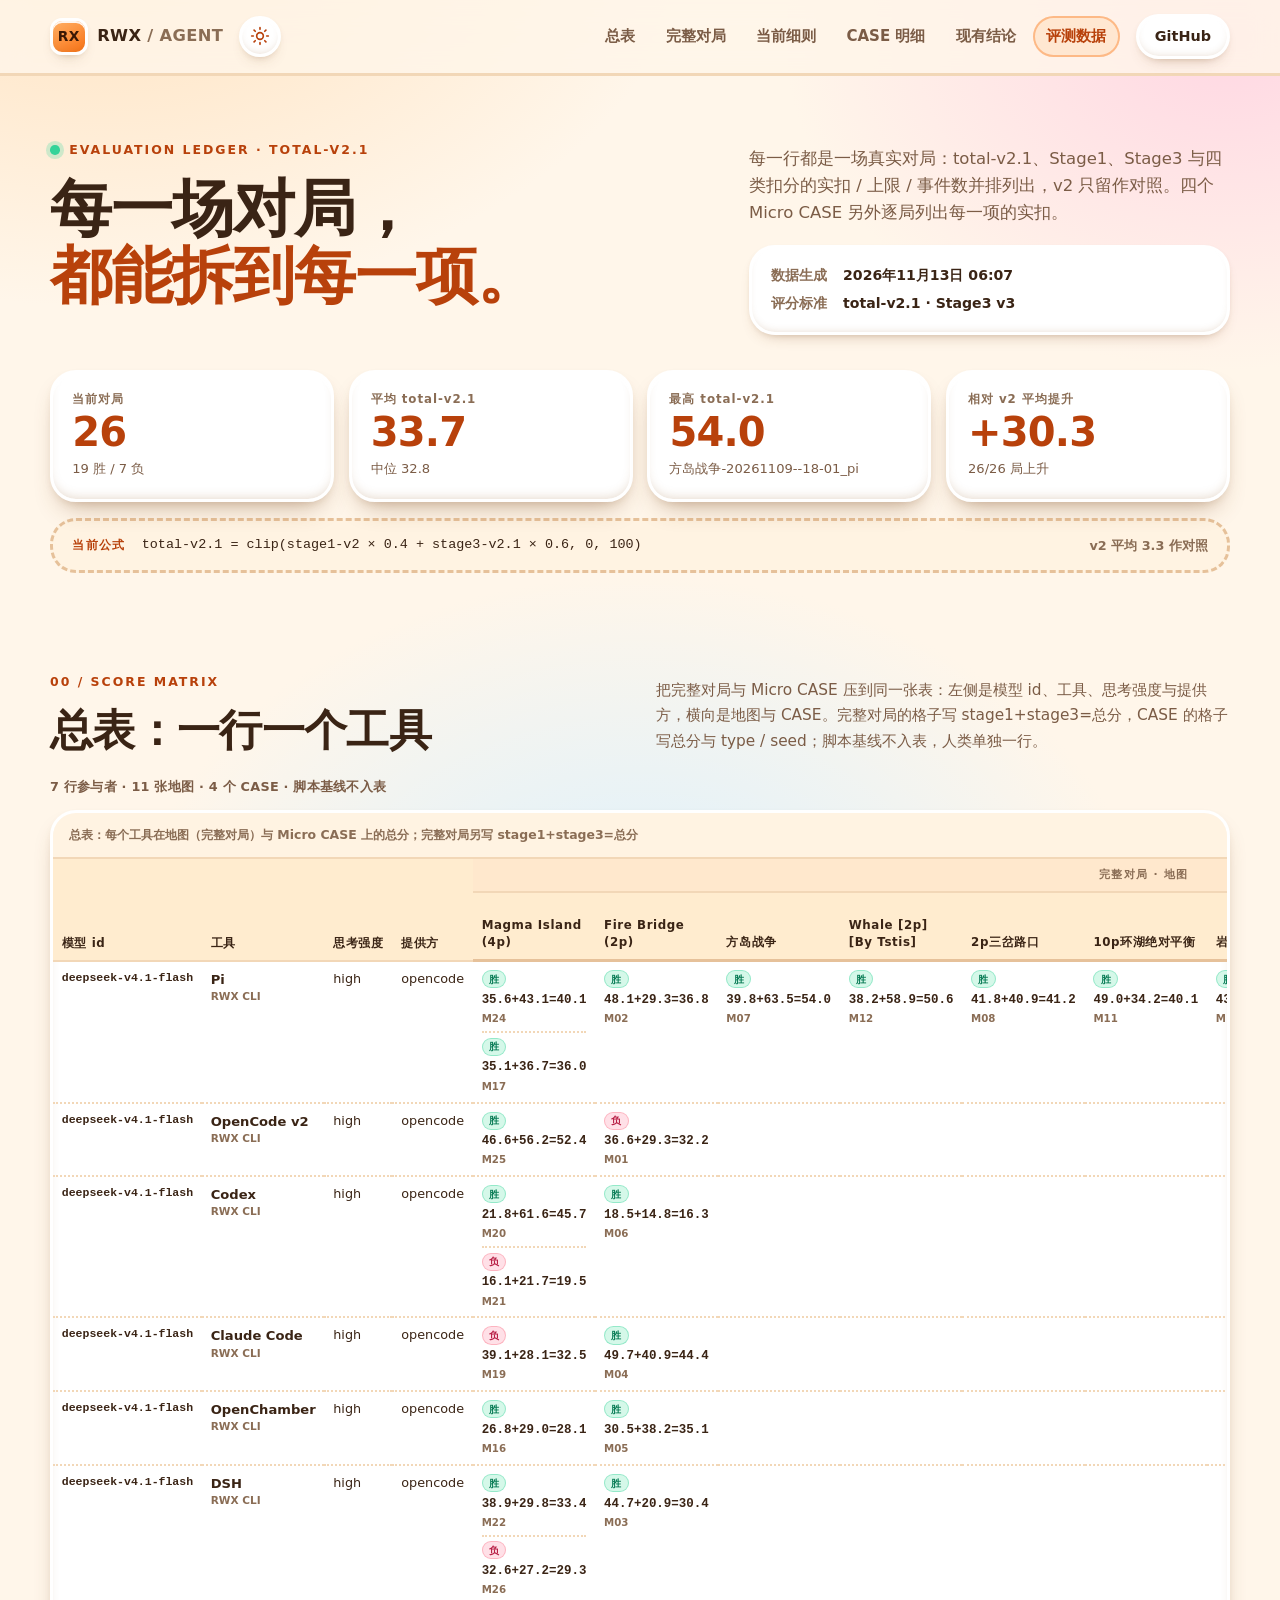
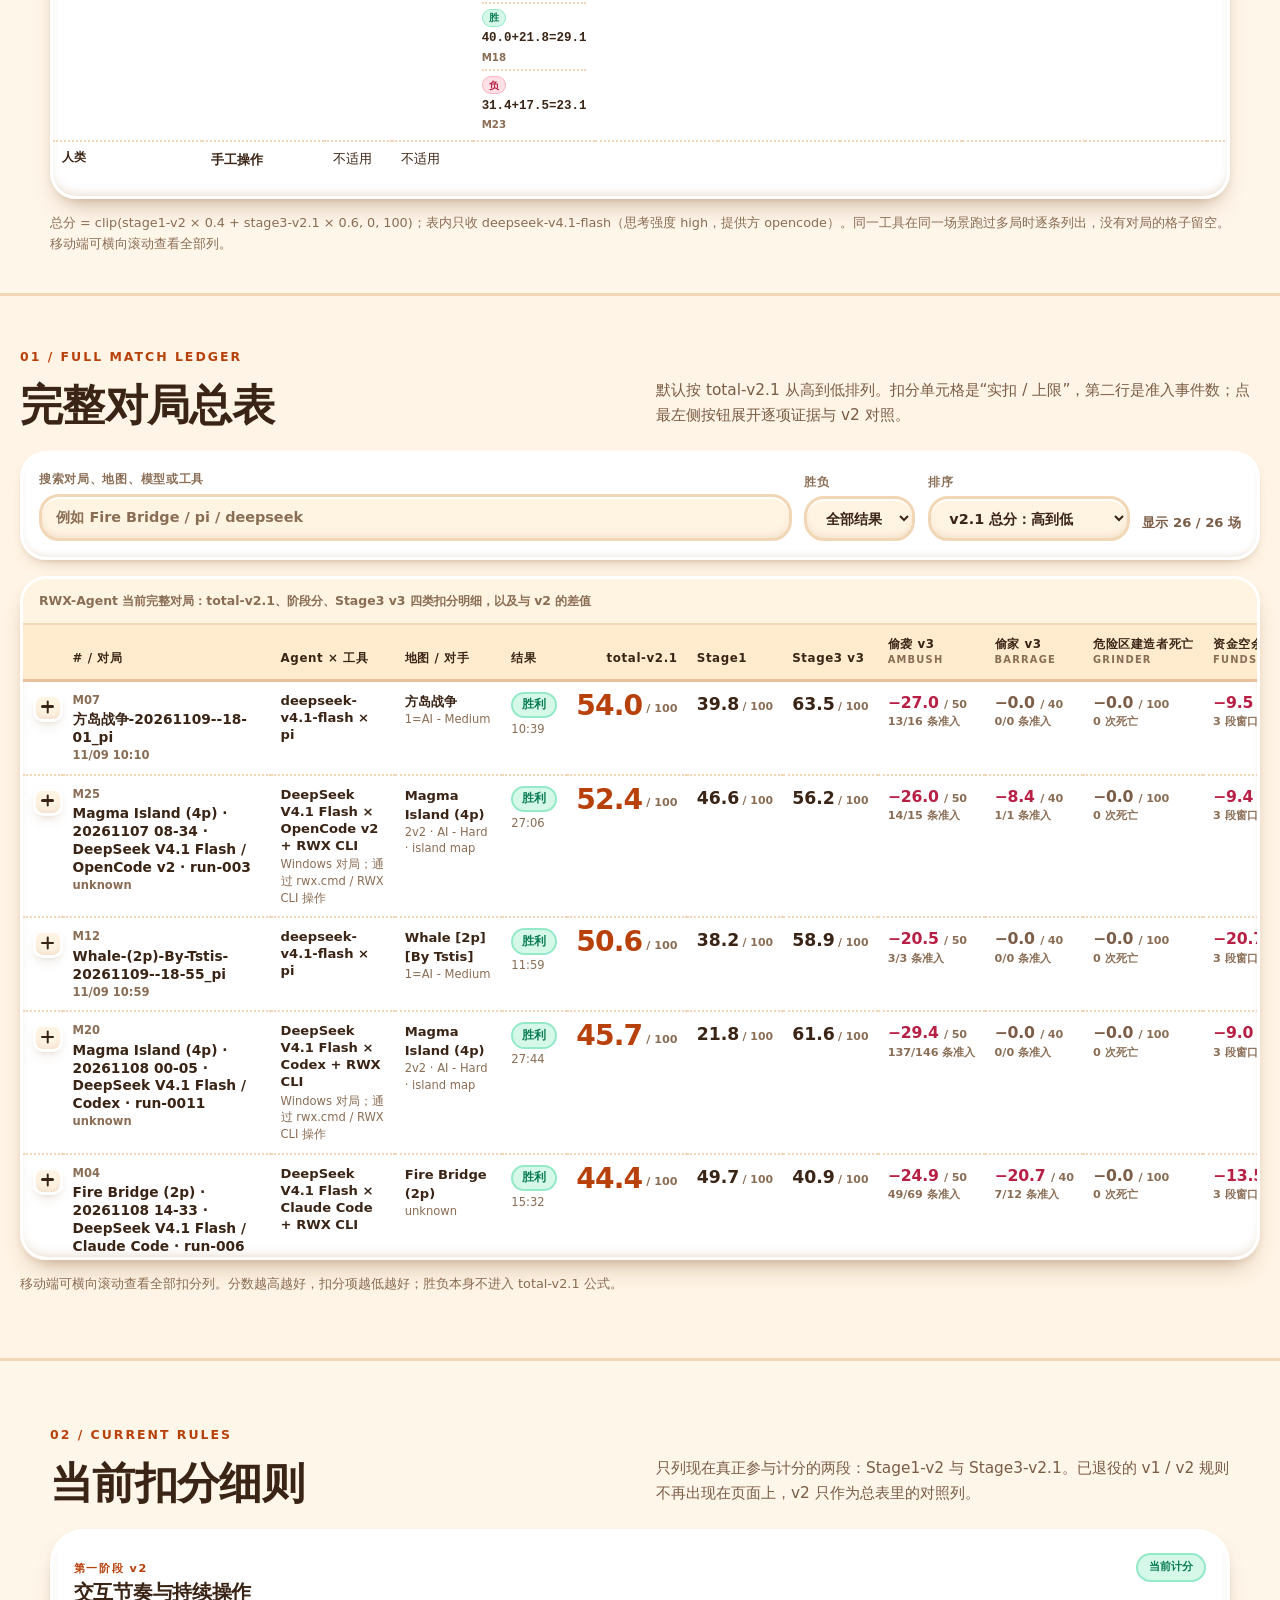
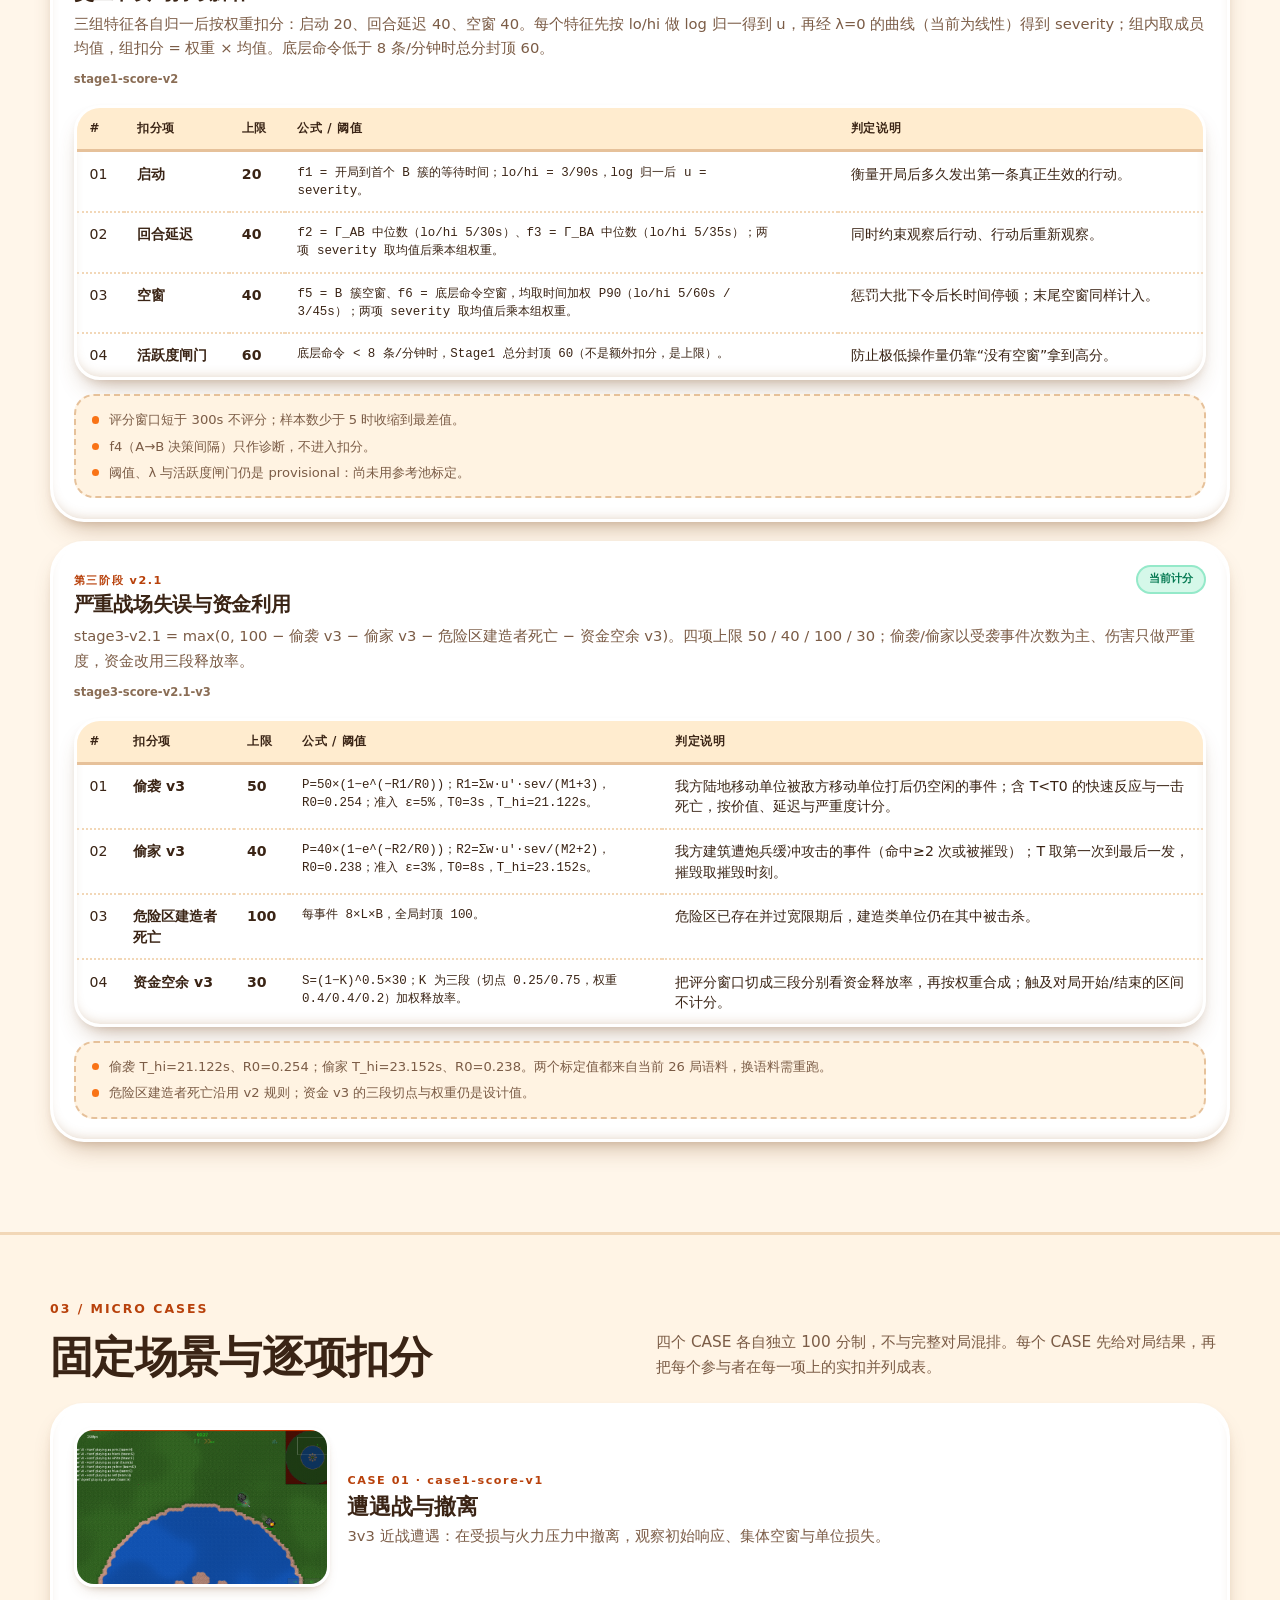
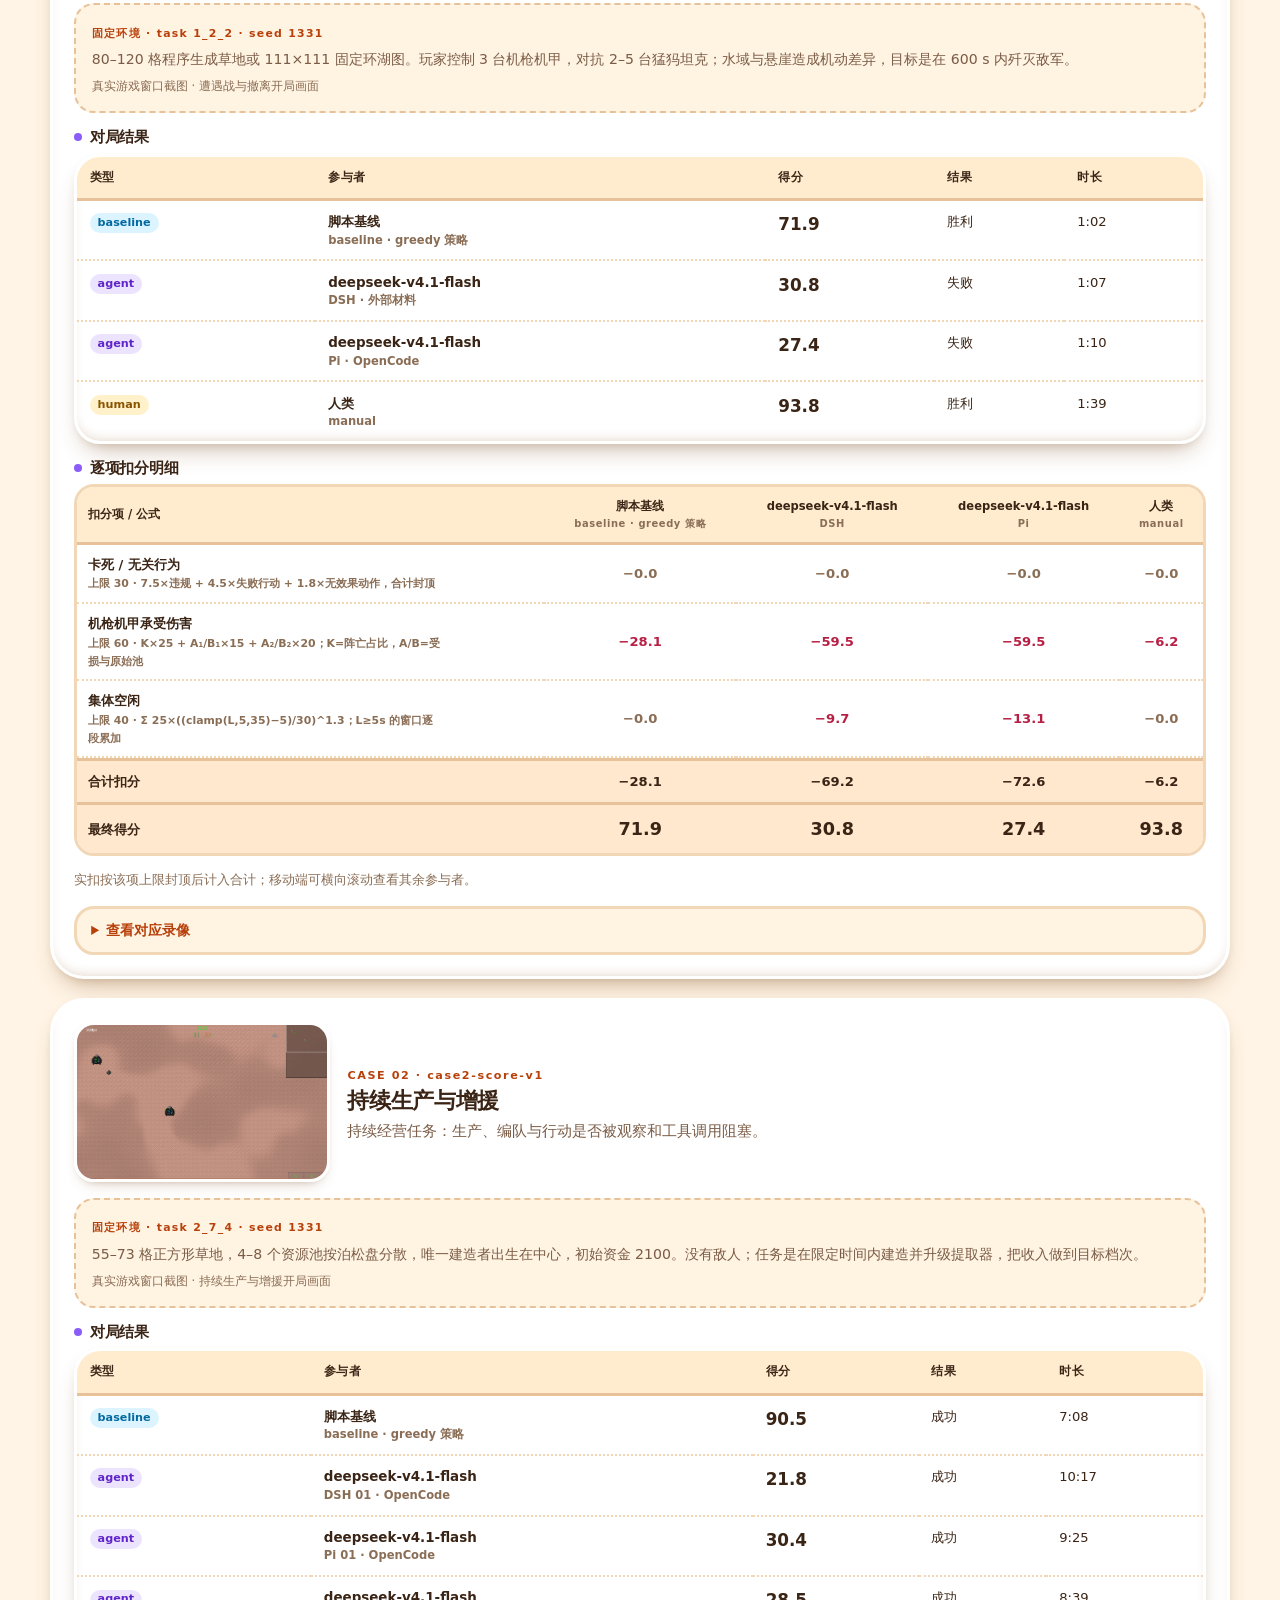
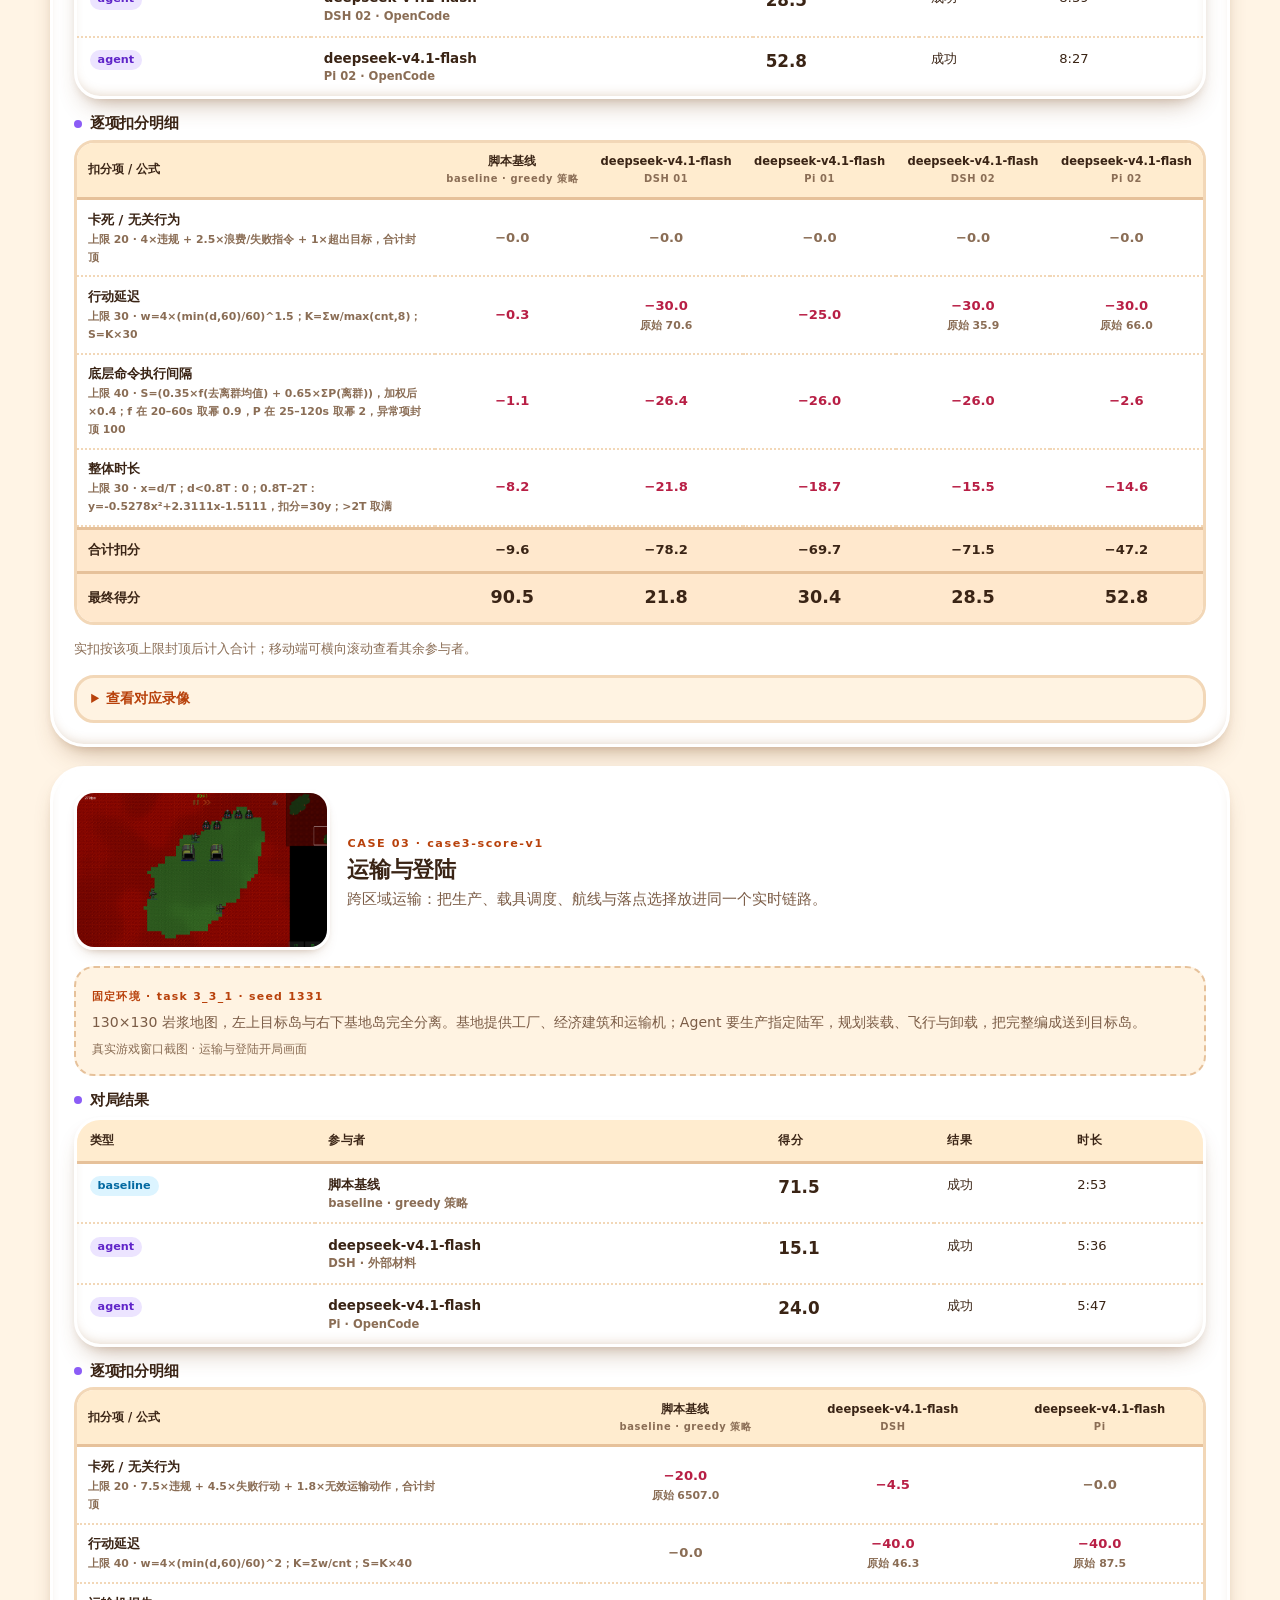
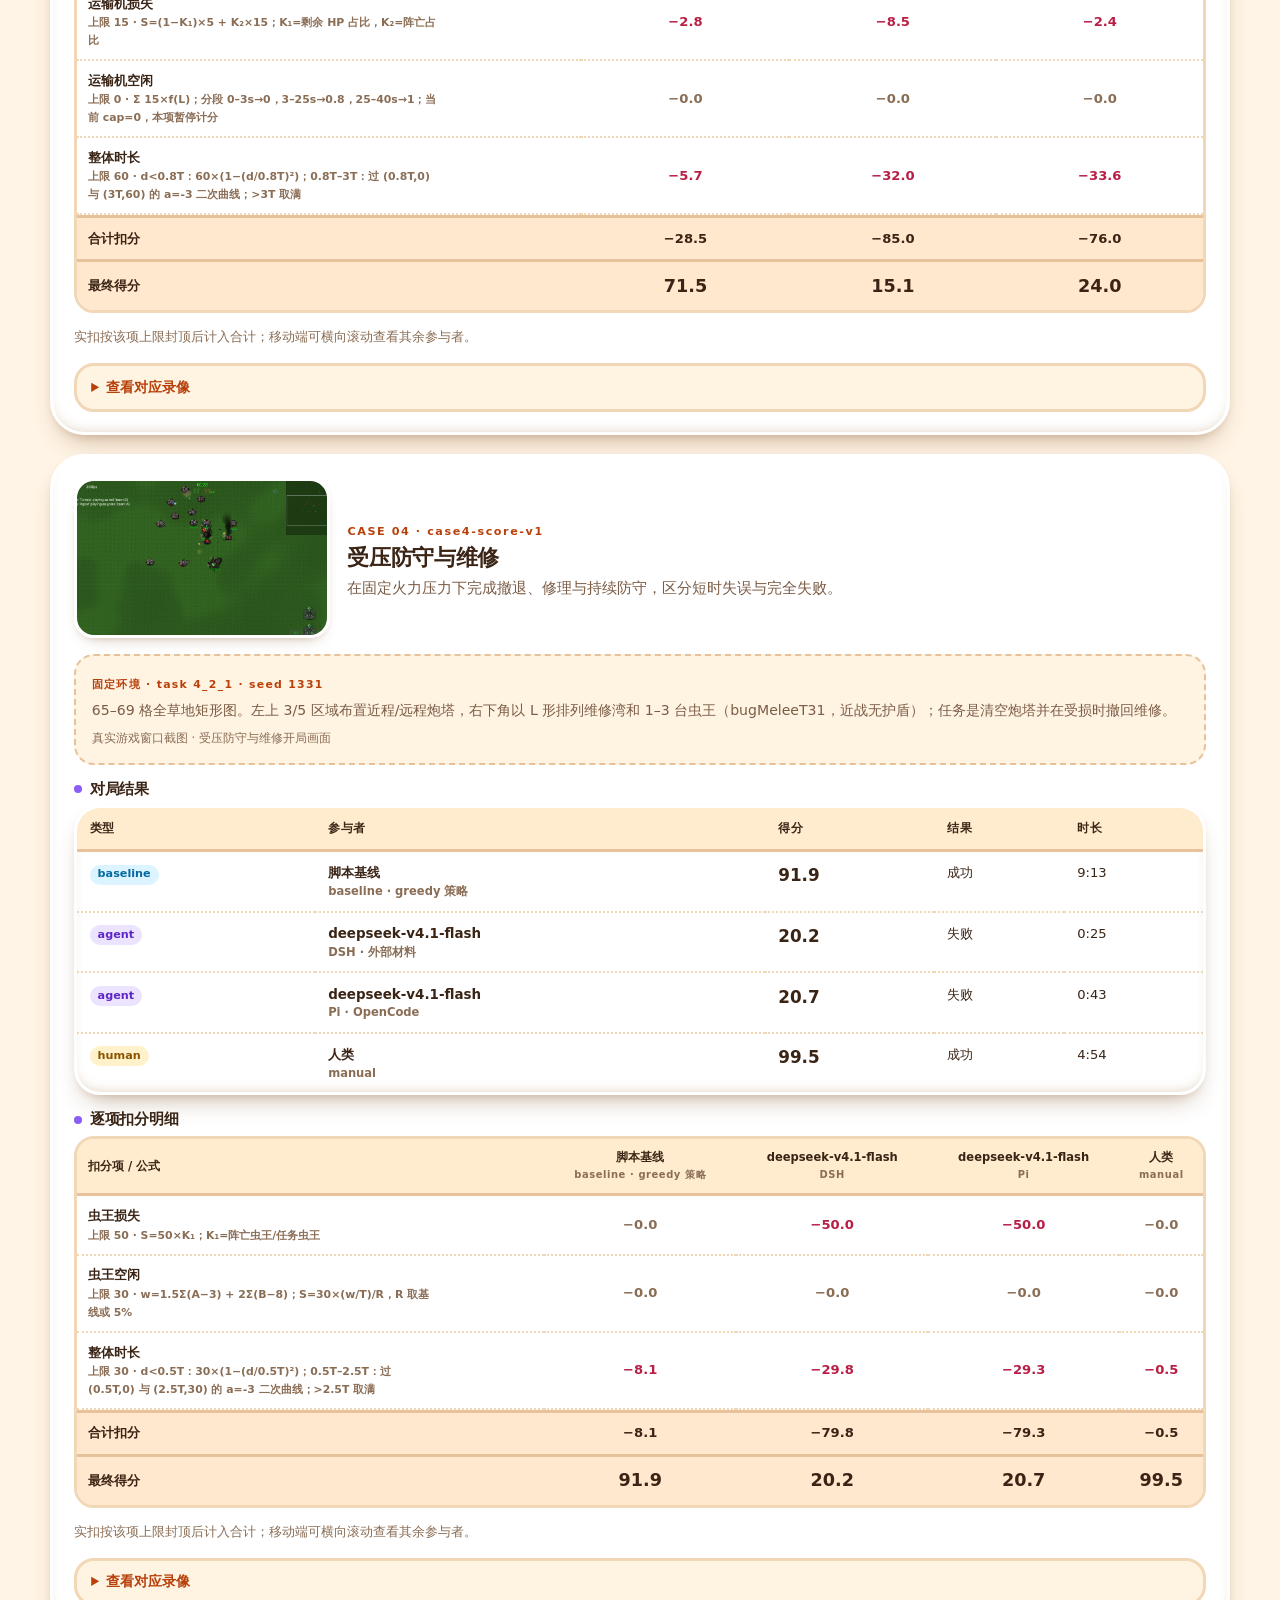
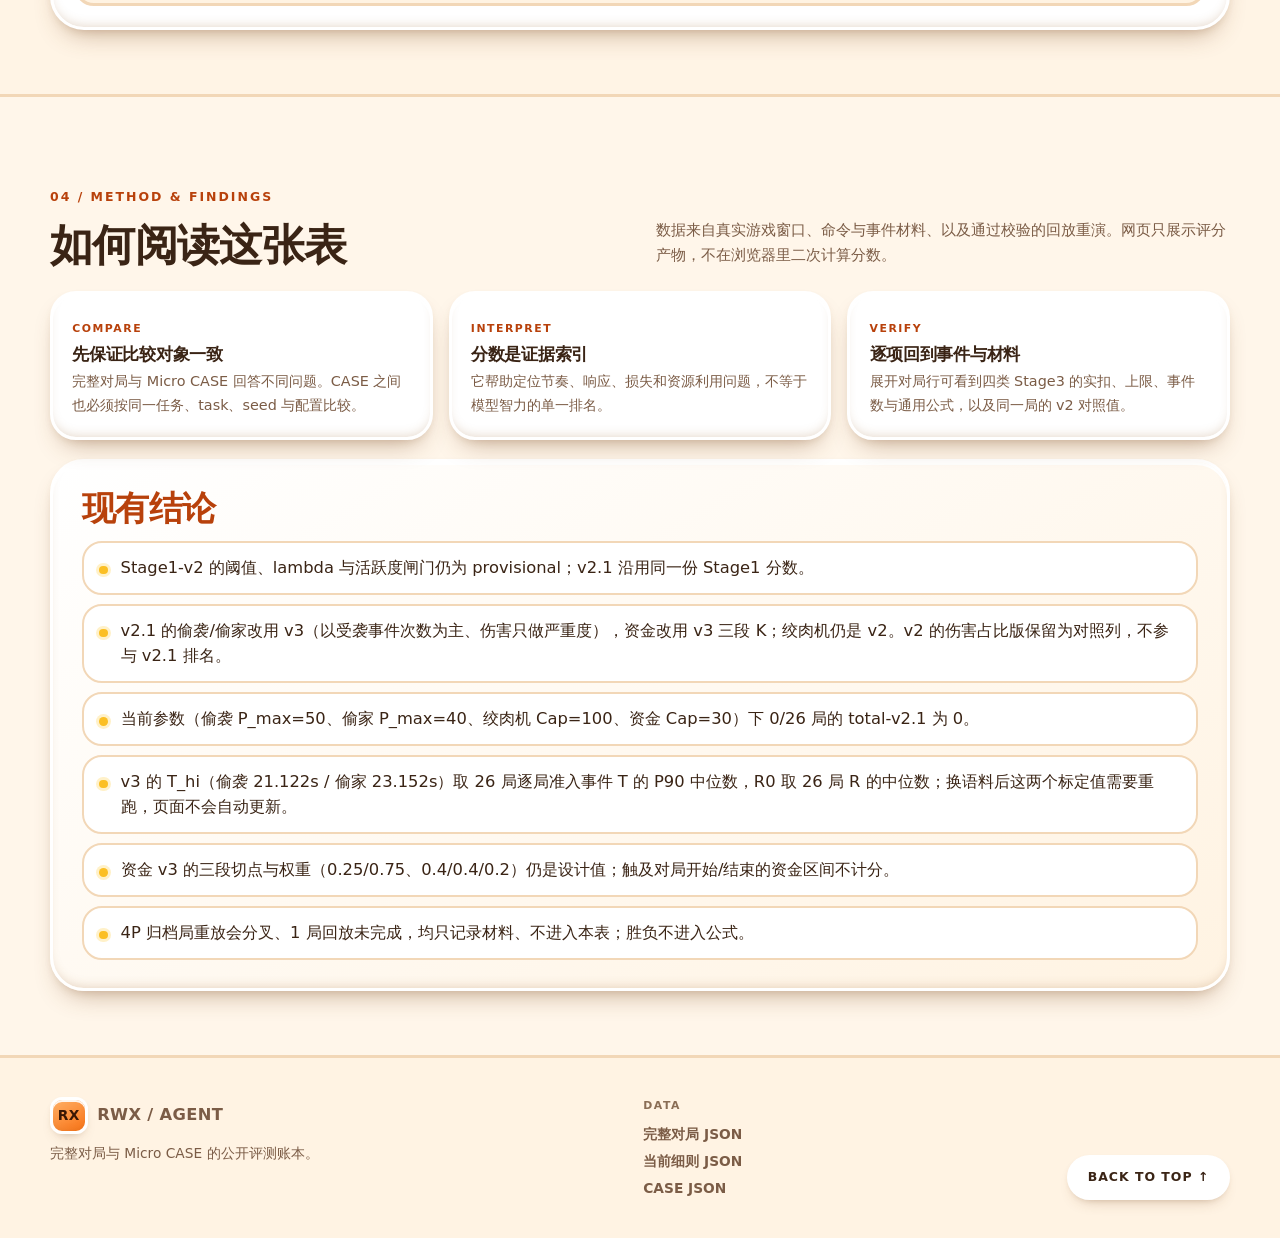
==== commit 5338710f: "修改胜利条件" ====
--- a/web/results.html
+++ b/web/results.html
@@ -8,8 +8,8 @@
   <meta name="description" content="RWX-Agent 完整对局与 Micro CASE 评测数据：以表格展示 total-v2.1、阶段分、逐项扣分、事件数、上限与当前评分公式。">
   <link rel="icon" href="./favicon.svg" type="image/svg+xml">
   <script src="./theme.js?v=20261113b"></script>
-  <link rel="stylesheet" href="./styles.css?v=20261113b">
-  <script type="module" src="./results.js?v=20261113b"></script>
+  <link rel="stylesheet" href="./styles.css?v=20261115a">
+  <script type="module" src="./results.js?v=20261115a"></script>
 </head>
 <body class="results-page">
   <a class="skip-link" href="#main">跳到正文</a>
@@ -24,6 +24,7 @@
       <button class="theme-toggle" type="button" aria-pressed="false" aria-label="切换到暗色主题" title="切换到暗色主题"><svg class="icon theme-icon-sun" aria-hidden="true"><use href="#i-sun"/></svg><svg class="icon theme-icon-moon" aria-hidden="true"><use href="#i-moon"/></svg></button>
       <button class="menu-toggle" type="button" aria-expanded="false" aria-controls="primary-nav" aria-label="展开导航"><span></span><span></span></button>
       <nav id="primary-nav" aria-label="主导航">
+        <a href="#overview-matrix">总表</a>
         <a href="#match-ledger">完整对局</a>
         <a href="#full-rules">当前细则</a>
         <a href="#micro-cases">CASE 明细</a>
@@ -49,6 +50,16 @@
     <section class="results-overview shell" aria-label="评测概览">
       <div id="results-kpis" class="results-kpis" aria-live="polite"></div>
       <p class="formula-banner"><span>当前公式</span><code id="total-formula">total-v2.1 = clip(stage1-v2 × 0.4 + stage3-v2.1 × 0.6, 0, 100)</code><b id="formula-k">v2 作对照</b></p>
+    </section>
+
+    <section id="overview-matrix" class="section shell overview-matrix-section" aria-labelledby="overview-matrix-title">
+      <header class="results-section-head">
+        <div><p class="section-label">00 / SCORE MATRIX</p><h2 id="overview-matrix-title">总表：一行一个工具</h2></div>
+        <p>把完整对局与 Micro CASE 压到同一张表：左侧是模型 id、工具、思考强度与提供方，横向是地图与 CASE。完整对局的格子写 stage1+stage3=总分，CASE 的格子写总分与 type / seed；脚本基线不入表，人类单独一行。</p>
+      </header>
+      <div id="overview-matrix-body" aria-live="polite"></div>
+      <p class="table-help">总分 = clip(stage1-v2 × 0.4 + stage3-v2.1 × 0.6, 0, 100)；表内只收 deepseek-v4.1-flash（思考强度 high，提供方 opencode）。同一工具在同一场景跑过多局时逐条列出，没有对局的格子留空。移动端可横向滚动查看全部列。</p>
+      <noscript><p class="load-error">总表需要 JavaScript 渲染。可直接查看 <a href="./resource/results.json">results.json</a> 与 <a href="./resource/micro-results.json">micro-results.json</a>。</p></noscript>
     </section>
 
     <section id="match-ledger" class="ledger-section">
--- a/web/styles.css
+++ b/web/styles.css
@@ -1264,6 +1264,85 @@
 .nested-table tbody tr:last-child td { border-bottom: 0; }
 .detail-table-scroll { overflow-x: auto; }
 
+/* ---------- overview matrix: one row per tool, one column per scenario ---------- */
+.overview-matrix-section { padding: clamp(2.4rem, 5vw, 3.8rem) 0 clamp(1.6rem, 3vw, 2.4rem); }
+.matrix-status {
+  margin: 0 0 .8rem;
+  font-size: .8rem;
+  font-weight: 800;
+  letter-spacing: .02em;
+  color: var(--ink-soft);
+}
+.matrix-table-scroll { max-width: 100%; }
+
+.score-matrix {
+  font-size: .8rem;
+  min-width: 74rem;
+}
+/* Two header rows: neither can use the single-row sticky offset without overlapping. */
+.score-matrix thead th {
+  position: static;
+  padding: .5rem .55rem;
+  white-space: normal;
+  vertical-align: bottom;
+}
+.score-matrix thead tr:first-child th { border-bottom: 2px solid var(--line); }
+.score-matrix thead tr:last-child th { border-bottom: 3px solid var(--line-strong); }
+.score-matrix thead th b { font-size: .72rem; }
+.score-matrix thead th small { margin-top: .15rem; font-size: .6rem; letter-spacing: .1em; }
+.score-matrix .matrix-group-head {
+  text-align: center;
+  font-size: .68rem;
+  letter-spacing: .12em;
+  color: var(--ink-faint);
+  background: var(--surface-3);
+}
+.score-matrix tbody th,
+.score-matrix tbody td { padding: .5rem .55rem; vertical-align: top; }
+.score-matrix tbody th { white-space: nowrap; }
+.matrix-model {
+  font-family: var(--font-mono);
+  font-size: .72rem;
+  font-weight: 800;
+}
+.matrix-col-model, .matrix-model { min-width: 8.6rem; }
+.matrix-col-tool, .matrix-tool { min-width: 7.2rem; }
+.matrix-col-thinking, .matrix-thinking { min-width: 4.2rem; white-space: nowrap; }
+.score-matrix thead th.matrix-col-thinking,
+.score-matrix thead th.matrix-col-provider,
+.score-matrix thead th.matrix-col-model,
+.score-matrix thead th.matrix-col-tool { white-space: nowrap; }
+.matrix-col-provider, .matrix-provider { min-width: 4.6rem; white-space: nowrap; }
+.matrix-tool b { display: block; font-size: .82rem; }
+.matrix-tool small { display: block; font-size: .66rem; font-weight: 700; color: var(--ink-faint); }
+
+.matrix-cell { min-width: 7.4rem; }
+.score-matrix .matrix-run {
+  display: flex;
+  flex-wrap: wrap;
+  align-items: center;
+  gap: .15rem .3rem;
+}
+.score-matrix .matrix-run + .matrix-run {
+  margin-top: .3rem;
+  padding-top: .3rem;
+  border-top: 2px dotted var(--line);
+}
+.score-matrix .matrix-run .result-badge {
+  padding: .04rem .4rem;
+  border-width: 1.5px;
+  font-size: .64rem;
+}
+.matrix-equation { font-size: .72rem; font-weight: 800; white-space: nowrap; }
+.score-matrix .matrix-score { font-size: .92rem; font-weight: 900; letter-spacing: -.02em; }
+.score-matrix .matrix-meta {
+  flex-basis: 100%;
+  font-size: .64rem;
+  font-weight: 700;
+  color: var(--ink-faint);
+  white-space: nowrap;
+}
+
 /* ---------- match ledger ---------- */
 .ledger-section {
   padding: clamp(2rem, 4vw, 3.4rem) 0 clamp(2.4rem, 5vw, 4rem);
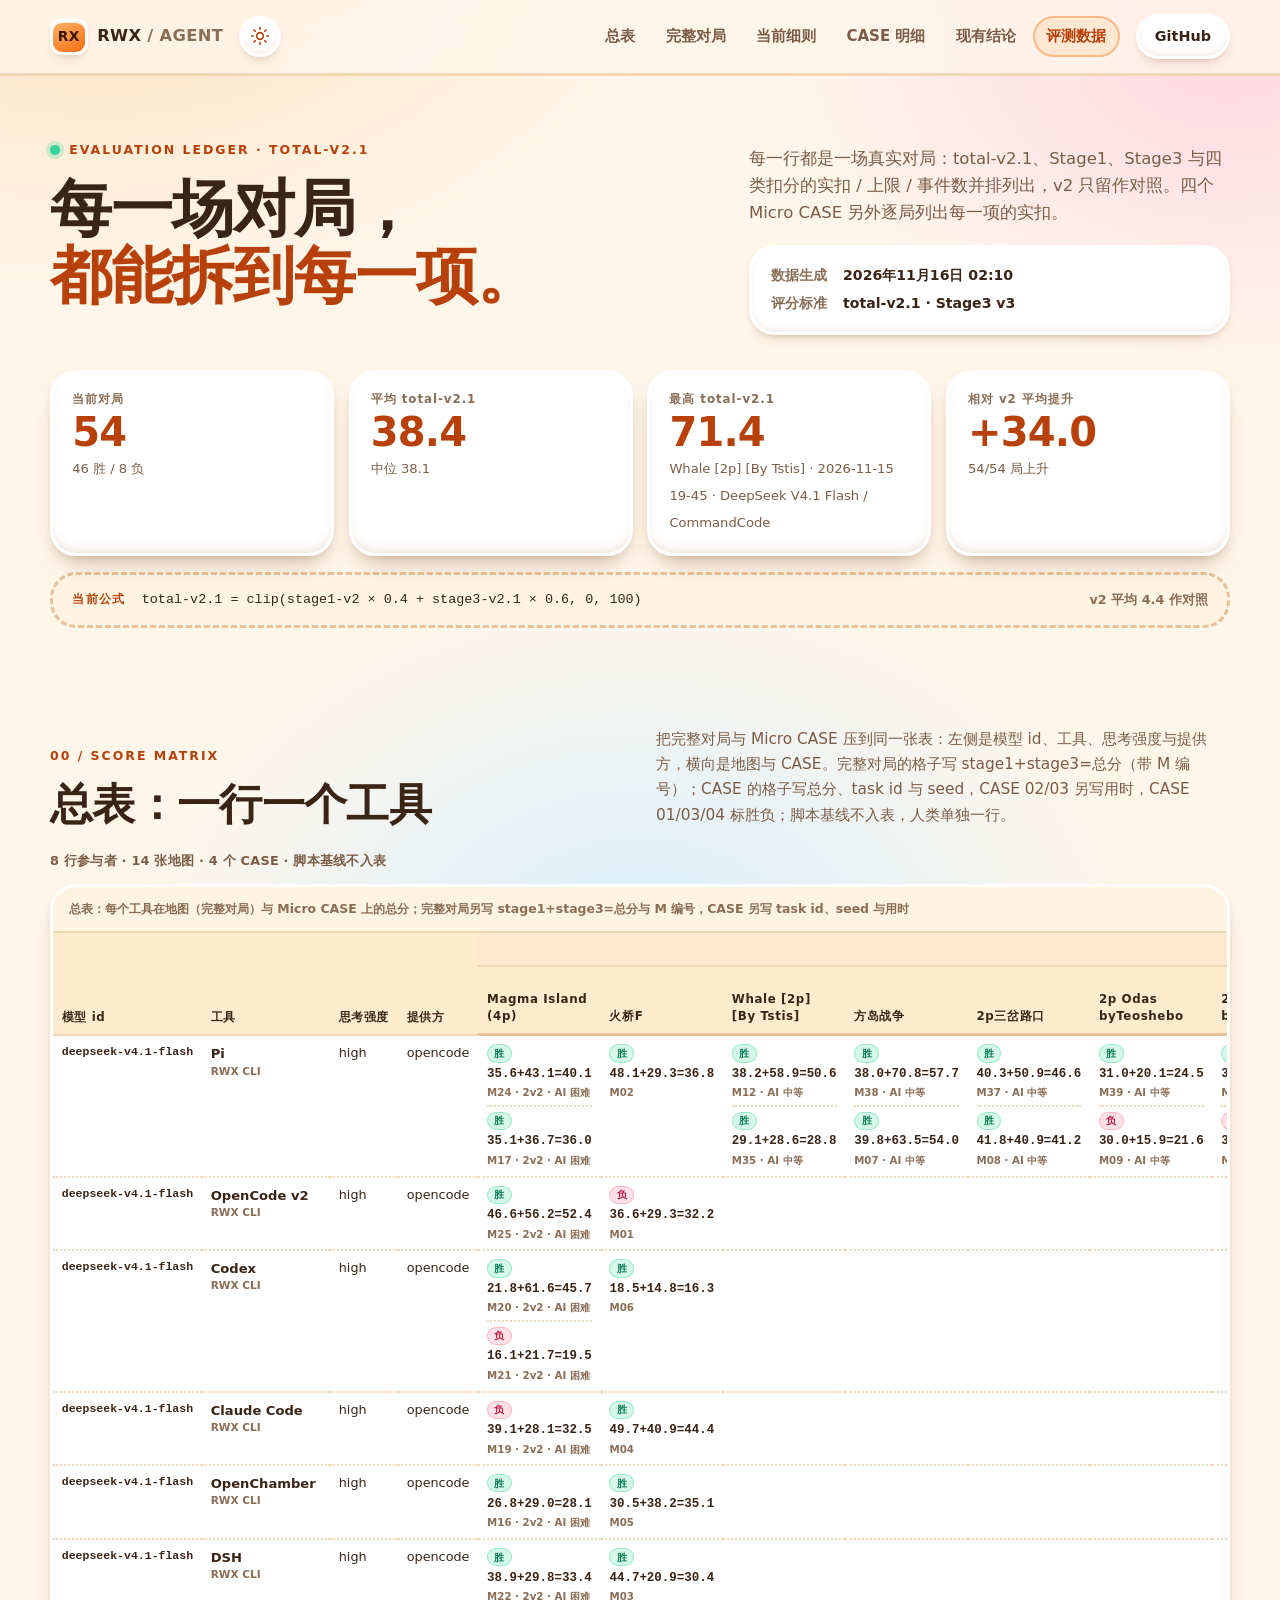
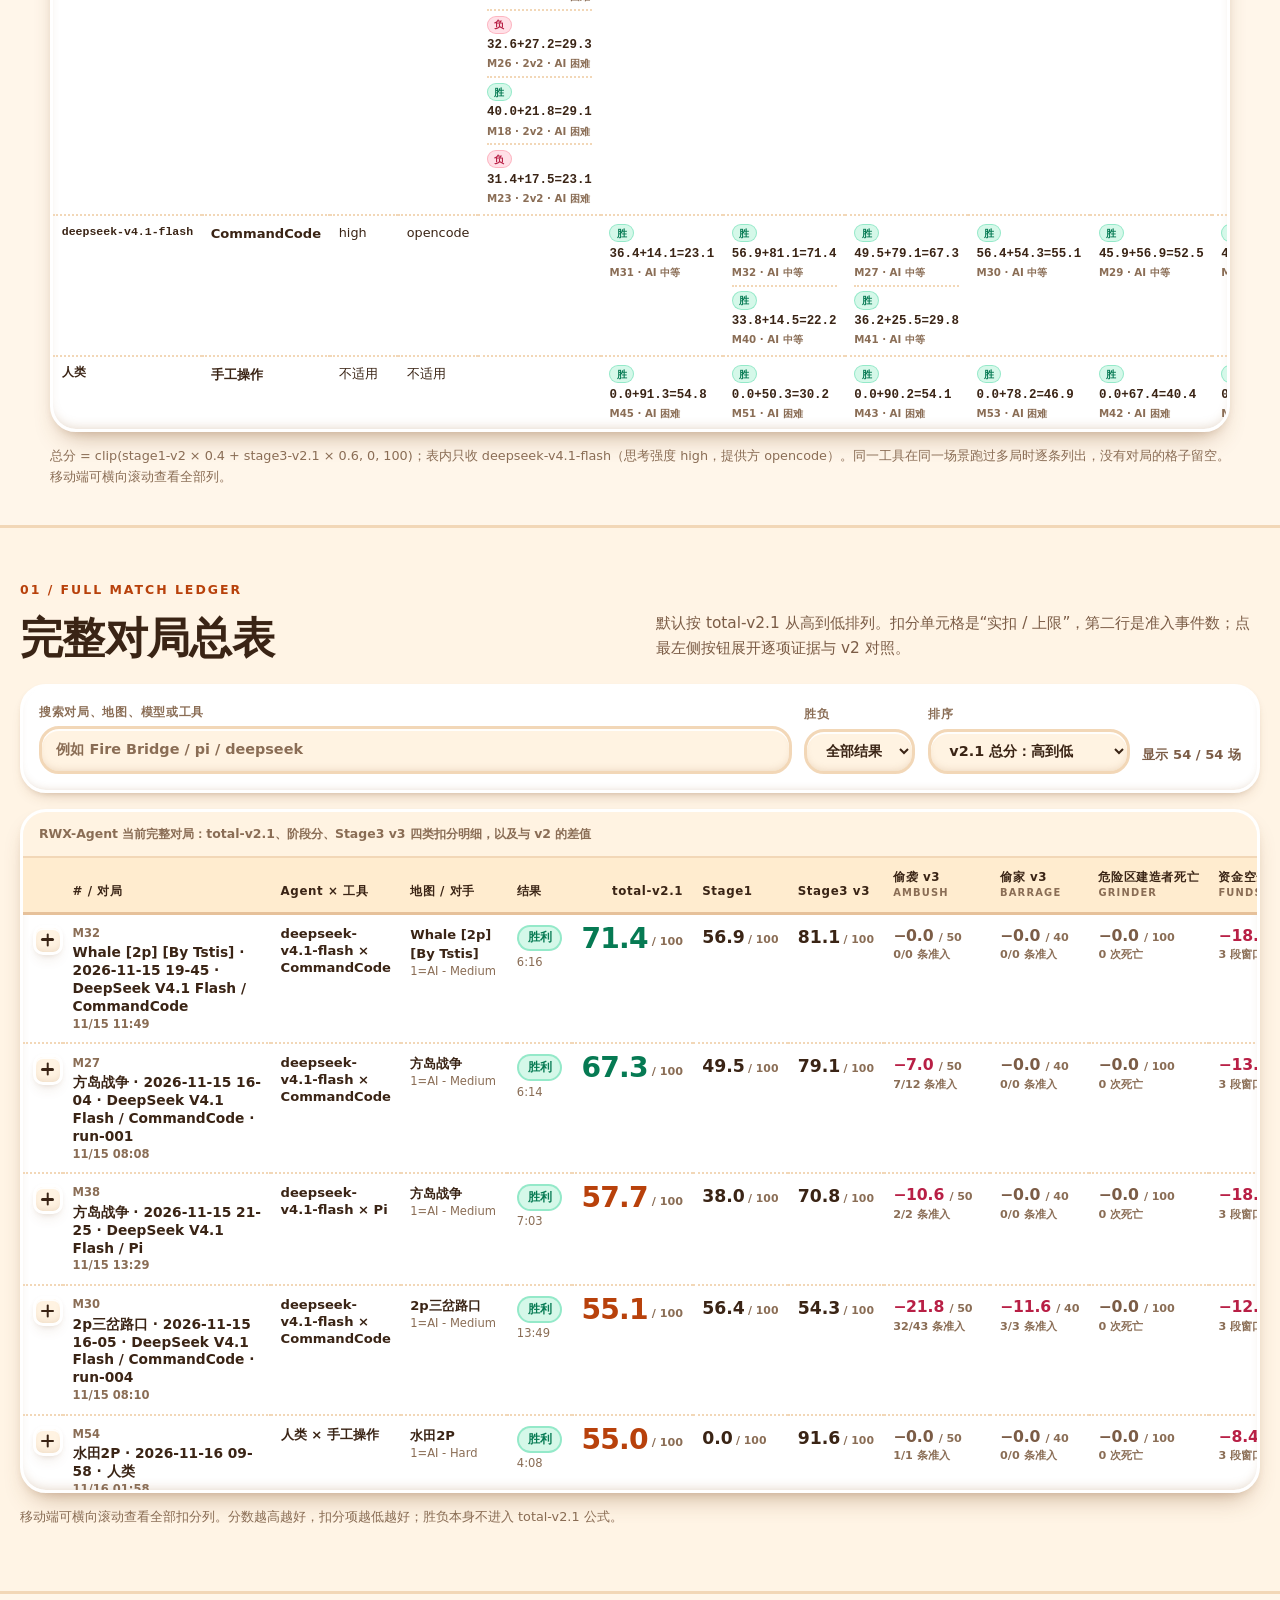
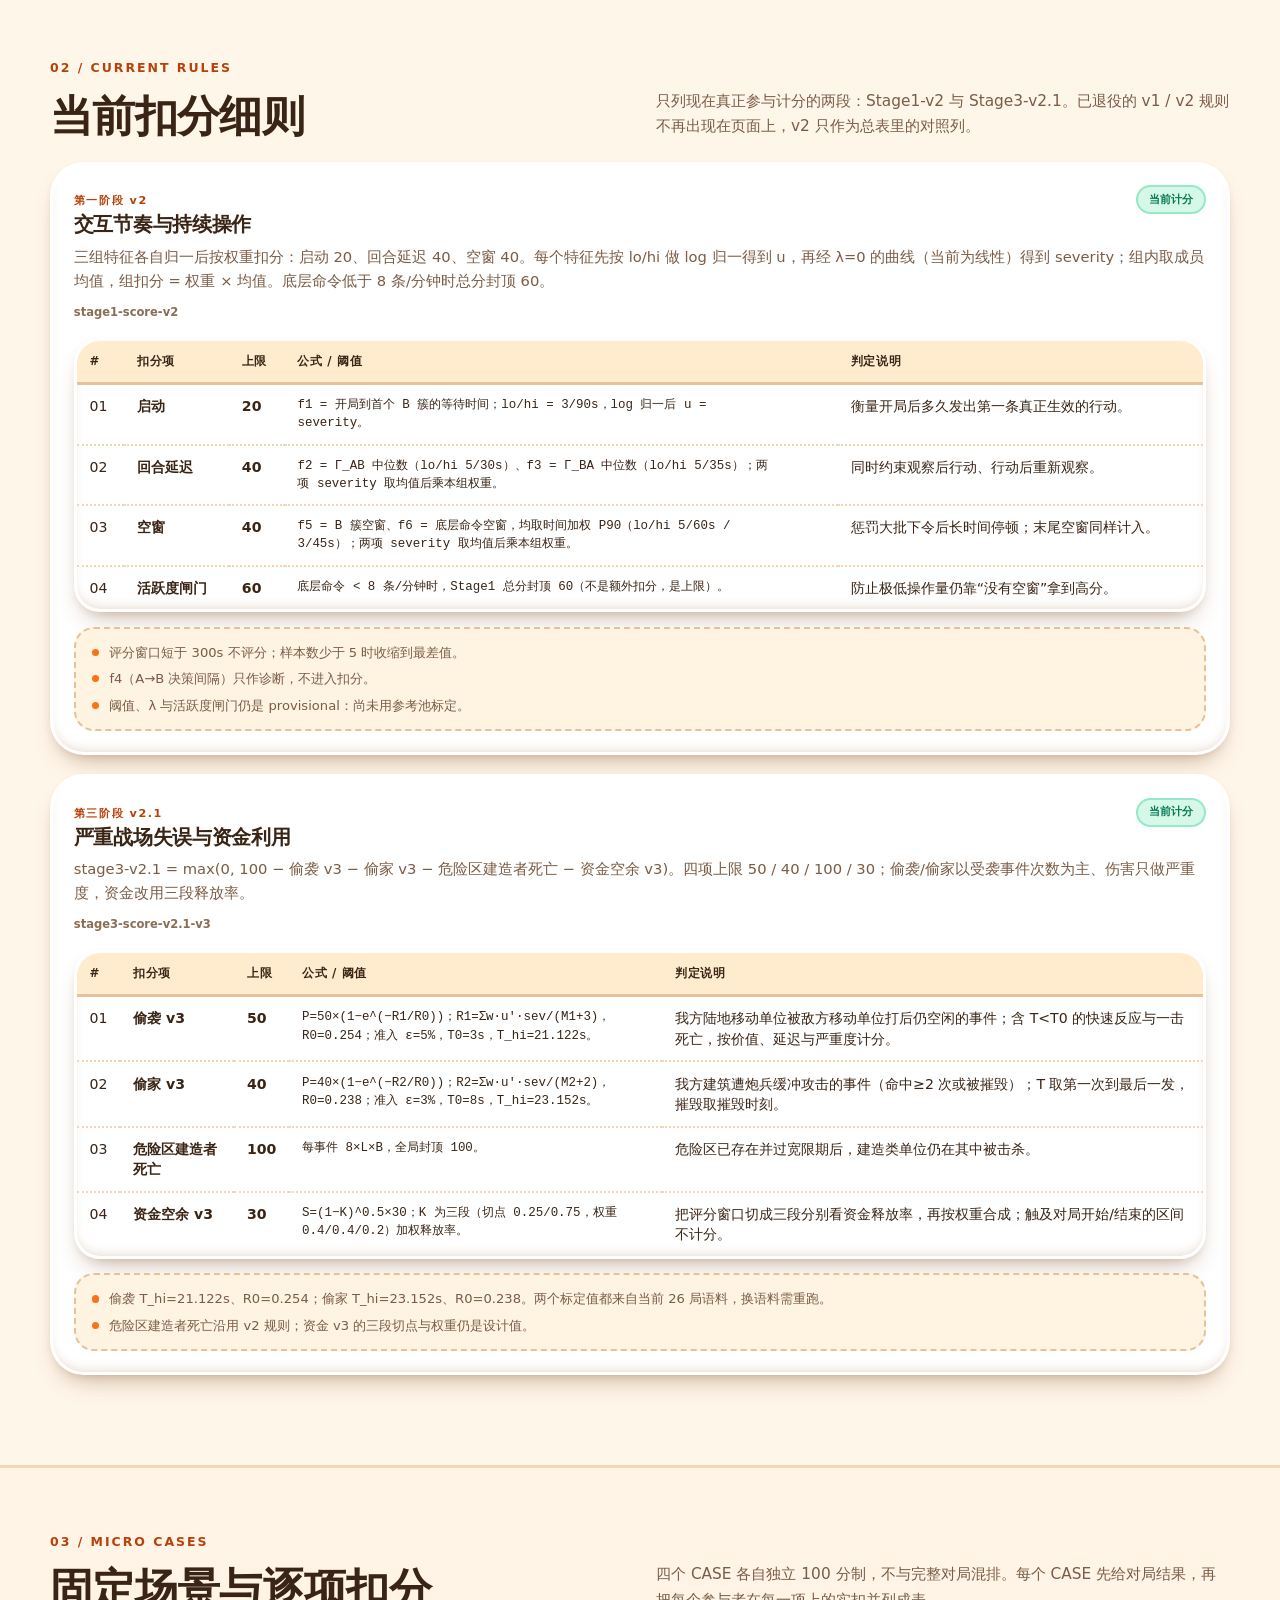
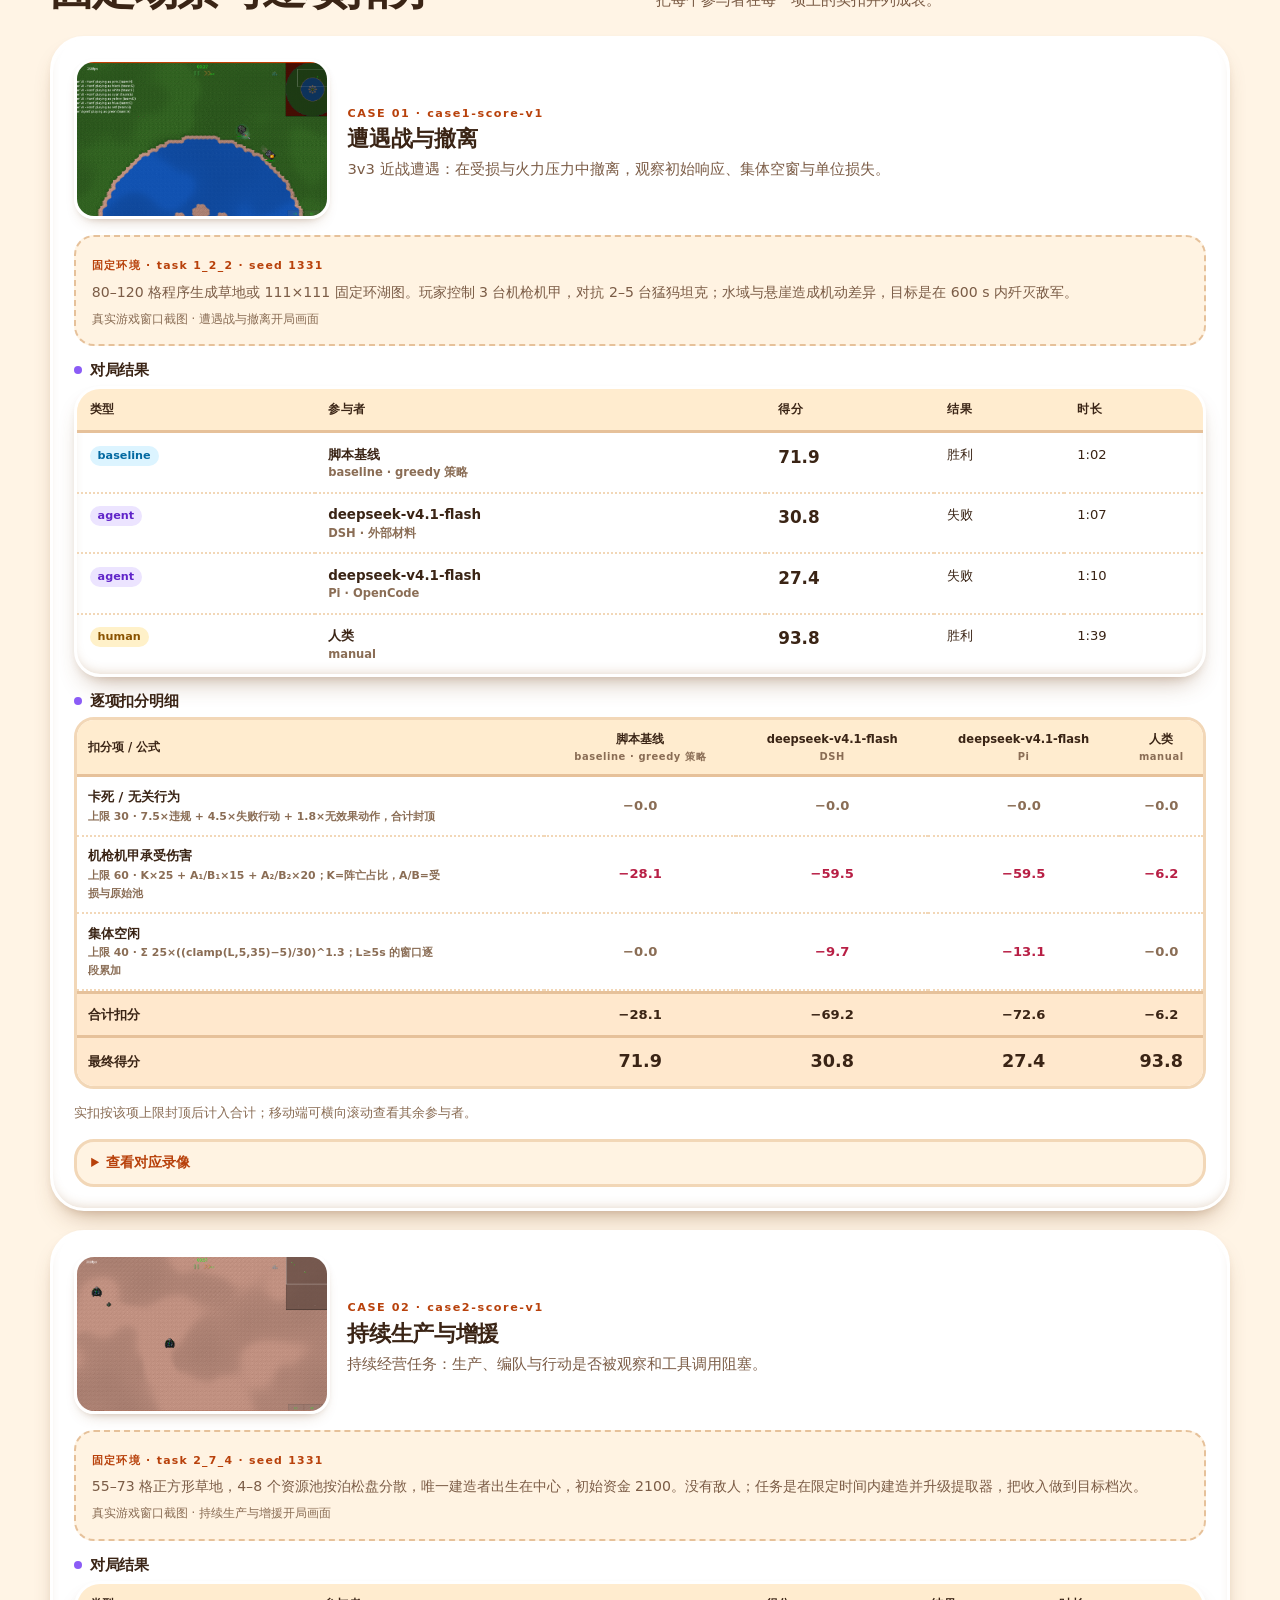
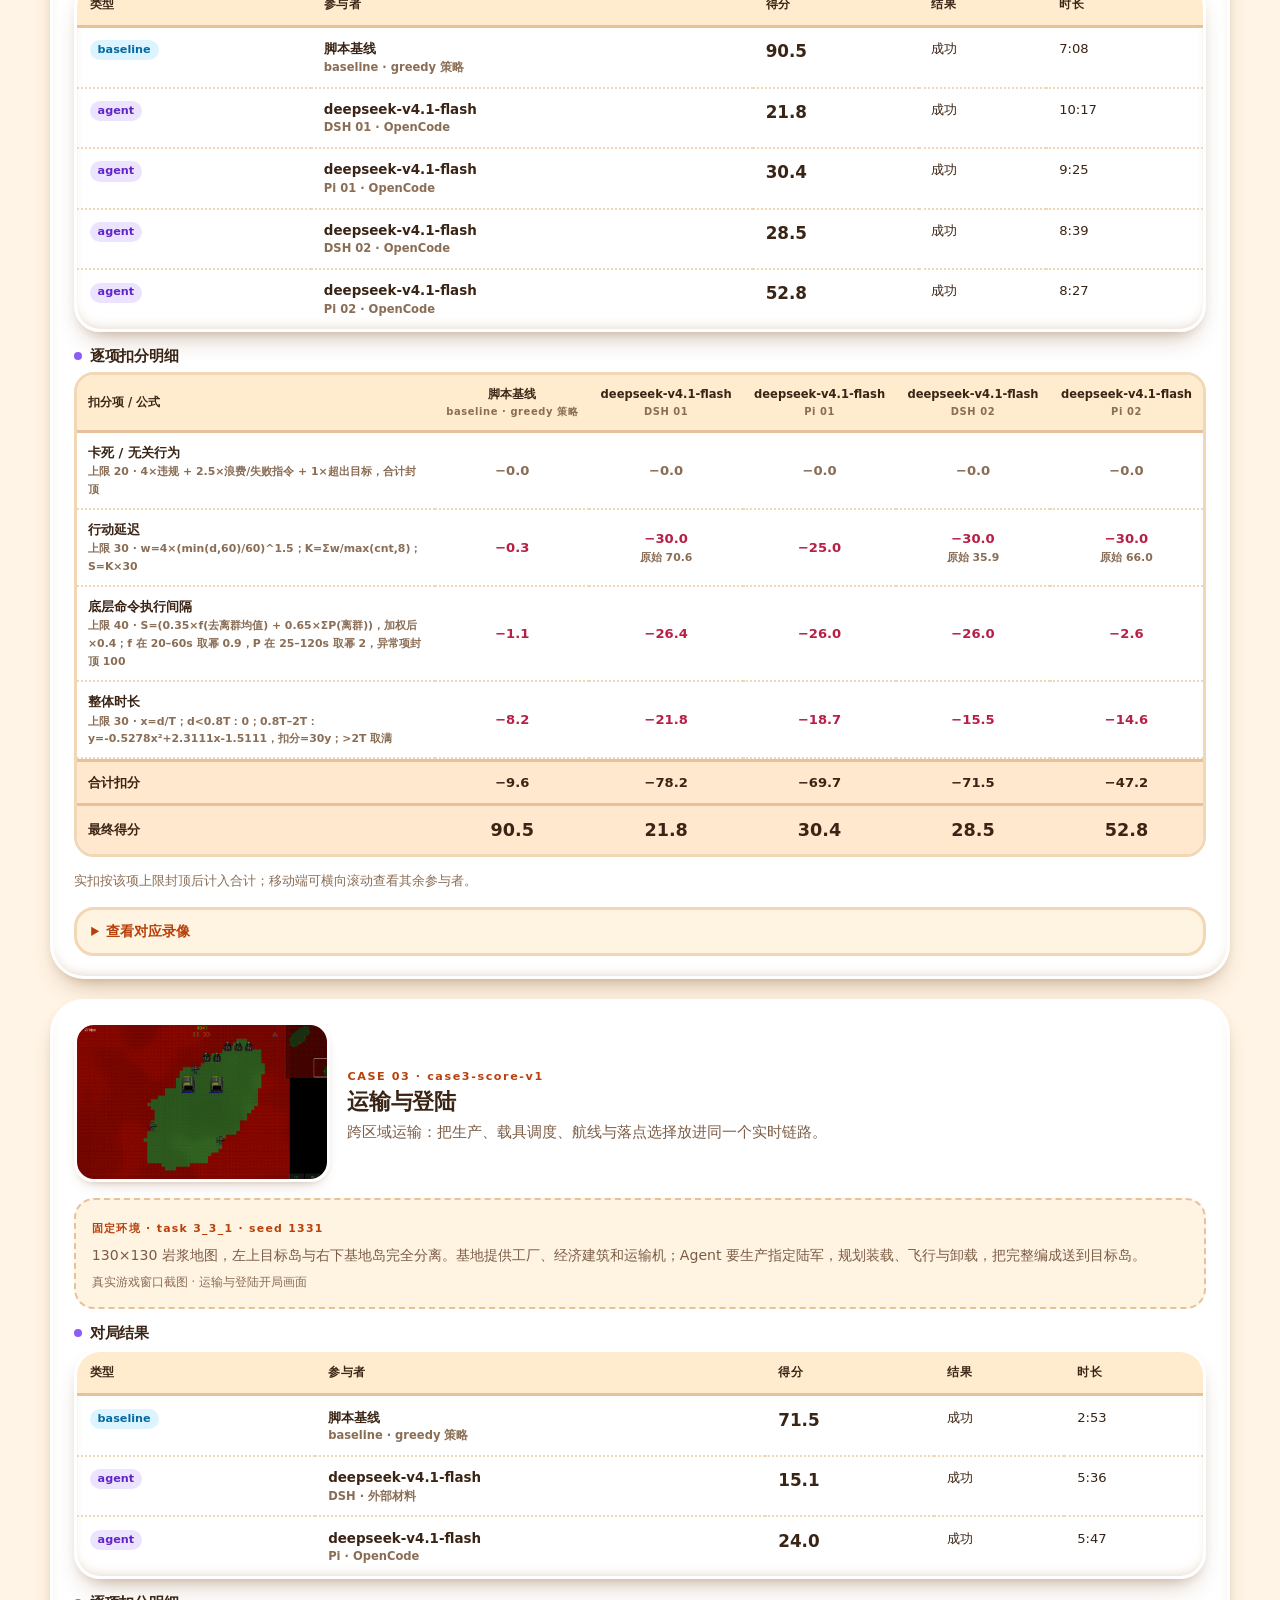
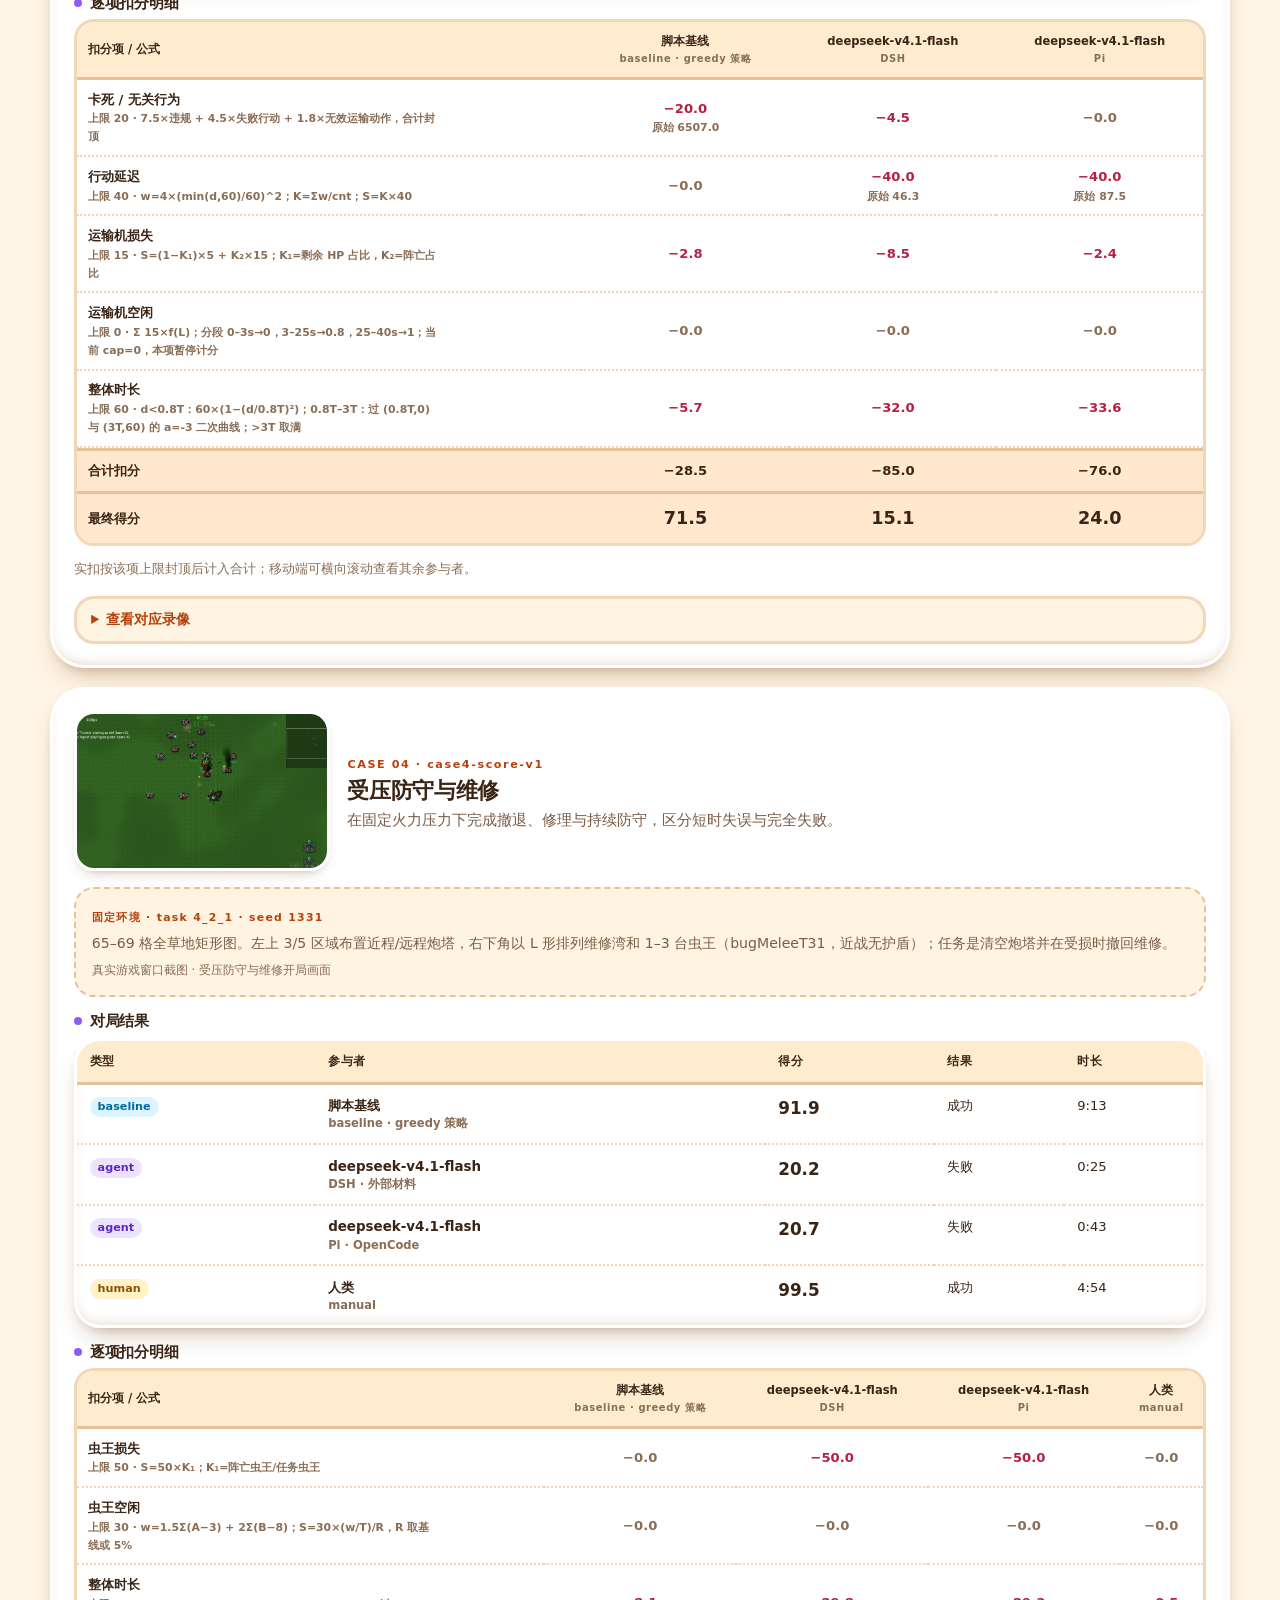
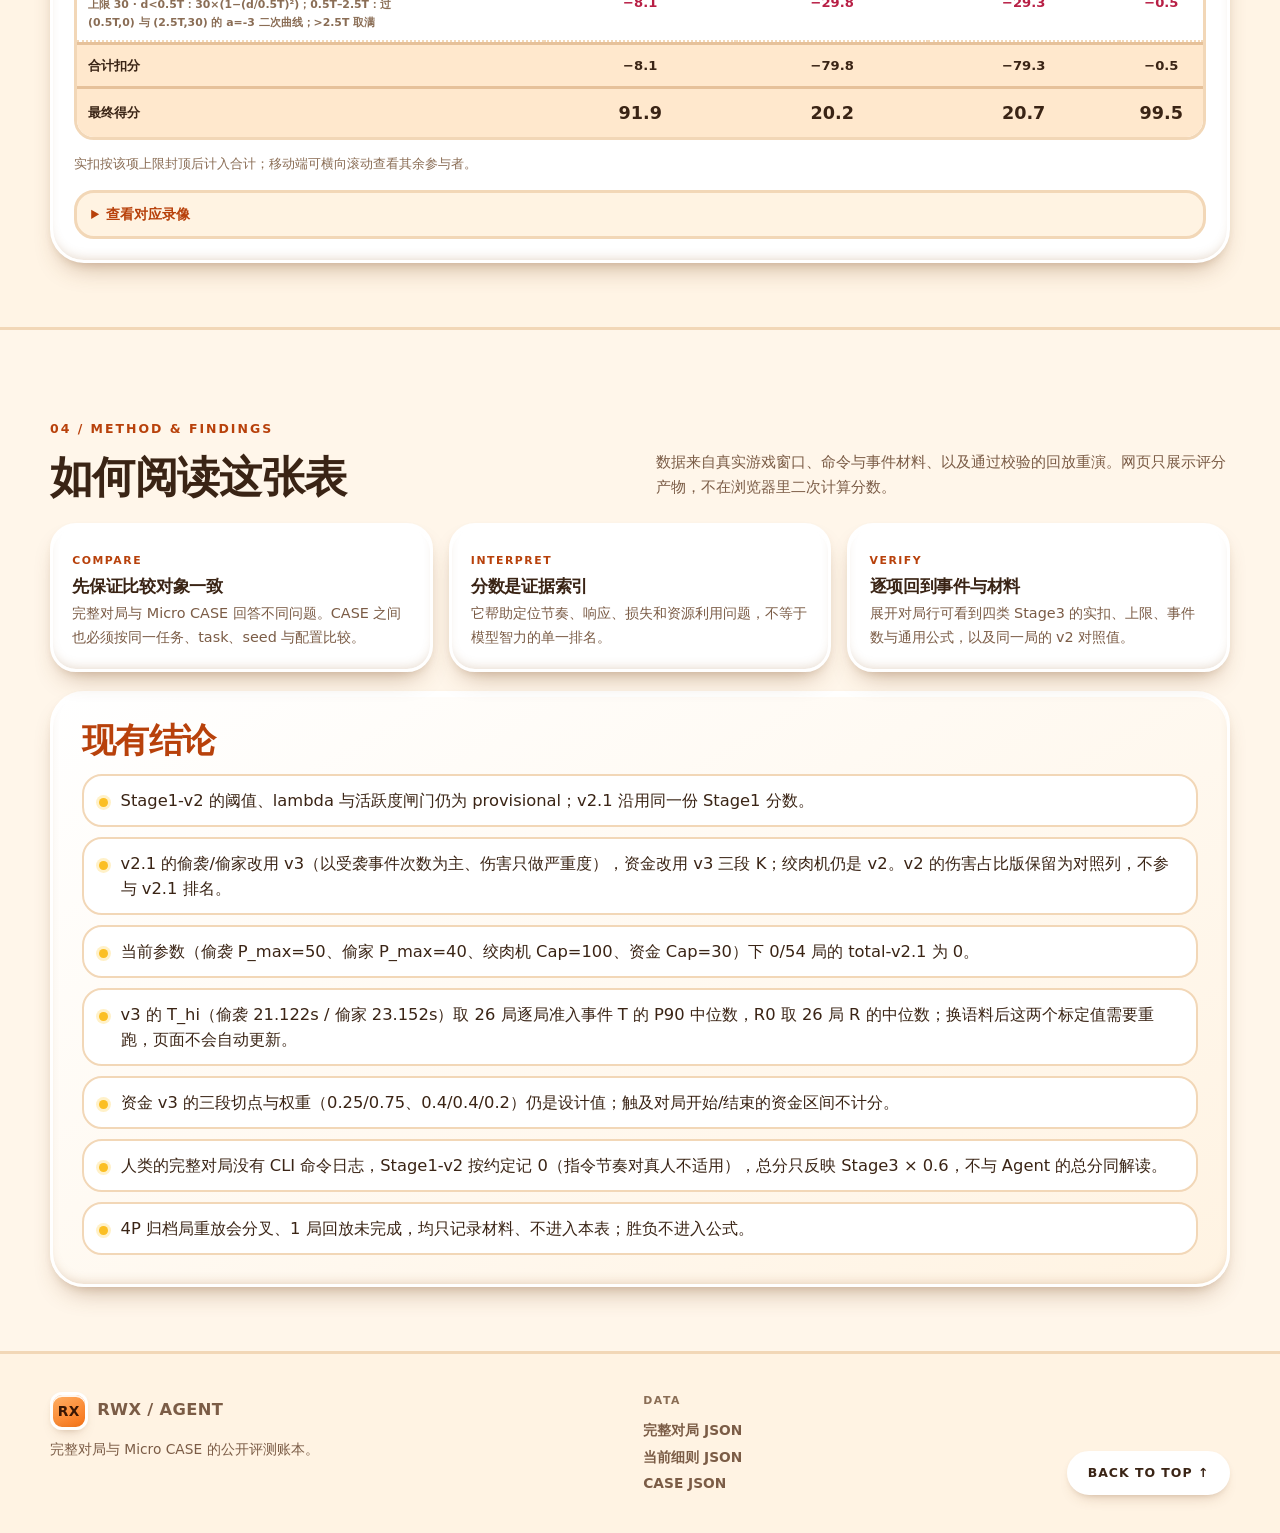
==== commit c16b4432: "RL" ====
--- a/web/results.html
+++ b/web/results.html
@@ -8,8 +8,8 @@
   <meta name="description" content="RWX-Agent 完整对局与 Micro CASE 评测数据：以表格展示 total-v2.1、阶段分、逐项扣分、事件数、上限与当前评分公式。">
   <link rel="icon" href="./favicon.svg" type="image/svg+xml">
   <script src="./theme.js?v=20261113b"></script>
-  <link rel="stylesheet" href="./styles.css?v=20261115a">
-  <script type="module" src="./results.js?v=20261115a"></script>
+  <link rel="stylesheet" href="./styles.css?v=20261115b">
+  <script type="module" src="./results.js?v=20261115b"></script>
 </head>
 <body class="results-page">
   <a class="skip-link" href="#main">跳到正文</a>
@@ -55,7 +55,7 @@
     <section id="overview-matrix" class="section shell overview-matrix-section" aria-labelledby="overview-matrix-title">
       <header class="results-section-head">
         <div><p class="section-label">00 / SCORE MATRIX</p><h2 id="overview-matrix-title">总表：一行一个工具</h2></div>
-        <p>把完整对局与 Micro CASE 压到同一张表：左侧是模型 id、工具、思考强度与提供方，横向是地图与 CASE。完整对局的格子写 stage1+stage3=总分，CASE 的格子写总分与 type / seed；脚本基线不入表，人类单独一行。</p>
+        <p>把完整对局与 Micro CASE 压到同一张表：左侧是模型 id、工具、思考强度与提供方，横向是地图与 CASE。完整对局的格子写 stage1+stage3=总分（带 M 编号）；CASE 的格子写总分、task id 与 seed，CASE 02/03 另写用时，CASE 01/03/04 标胜负；脚本基线不入表，人类单独一行。</p>
       </header>
       <div id="overview-matrix-body" aria-live="polite"></div>
       <p class="table-help">总分 = clip(stage1-v2 × 0.4 + stage3-v2.1 × 0.6, 0, 100)；表内只收 deepseek-v4.1-flash（思考强度 high，提供方 opencode）。同一工具在同一场景跑过多局时逐条列出，没有对局的格子留空。移动端可横向滚动查看全部列。</p>
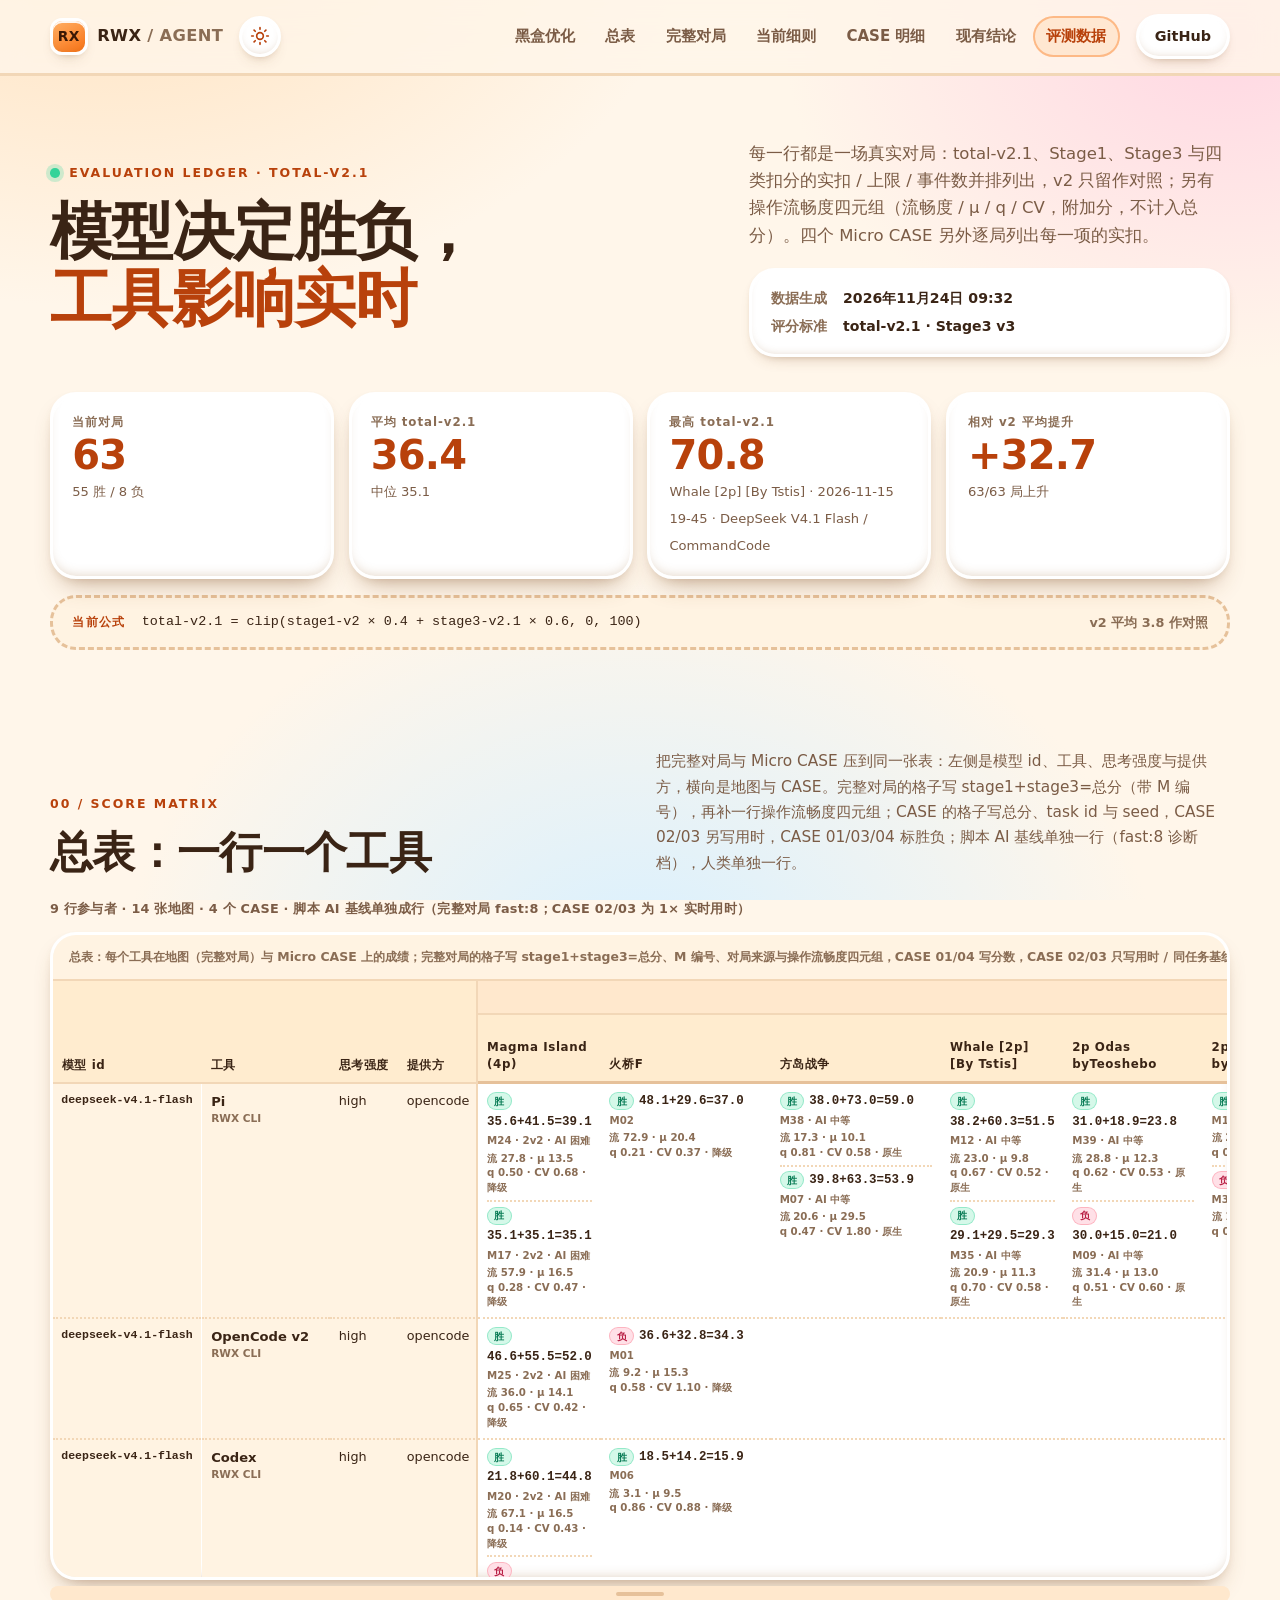
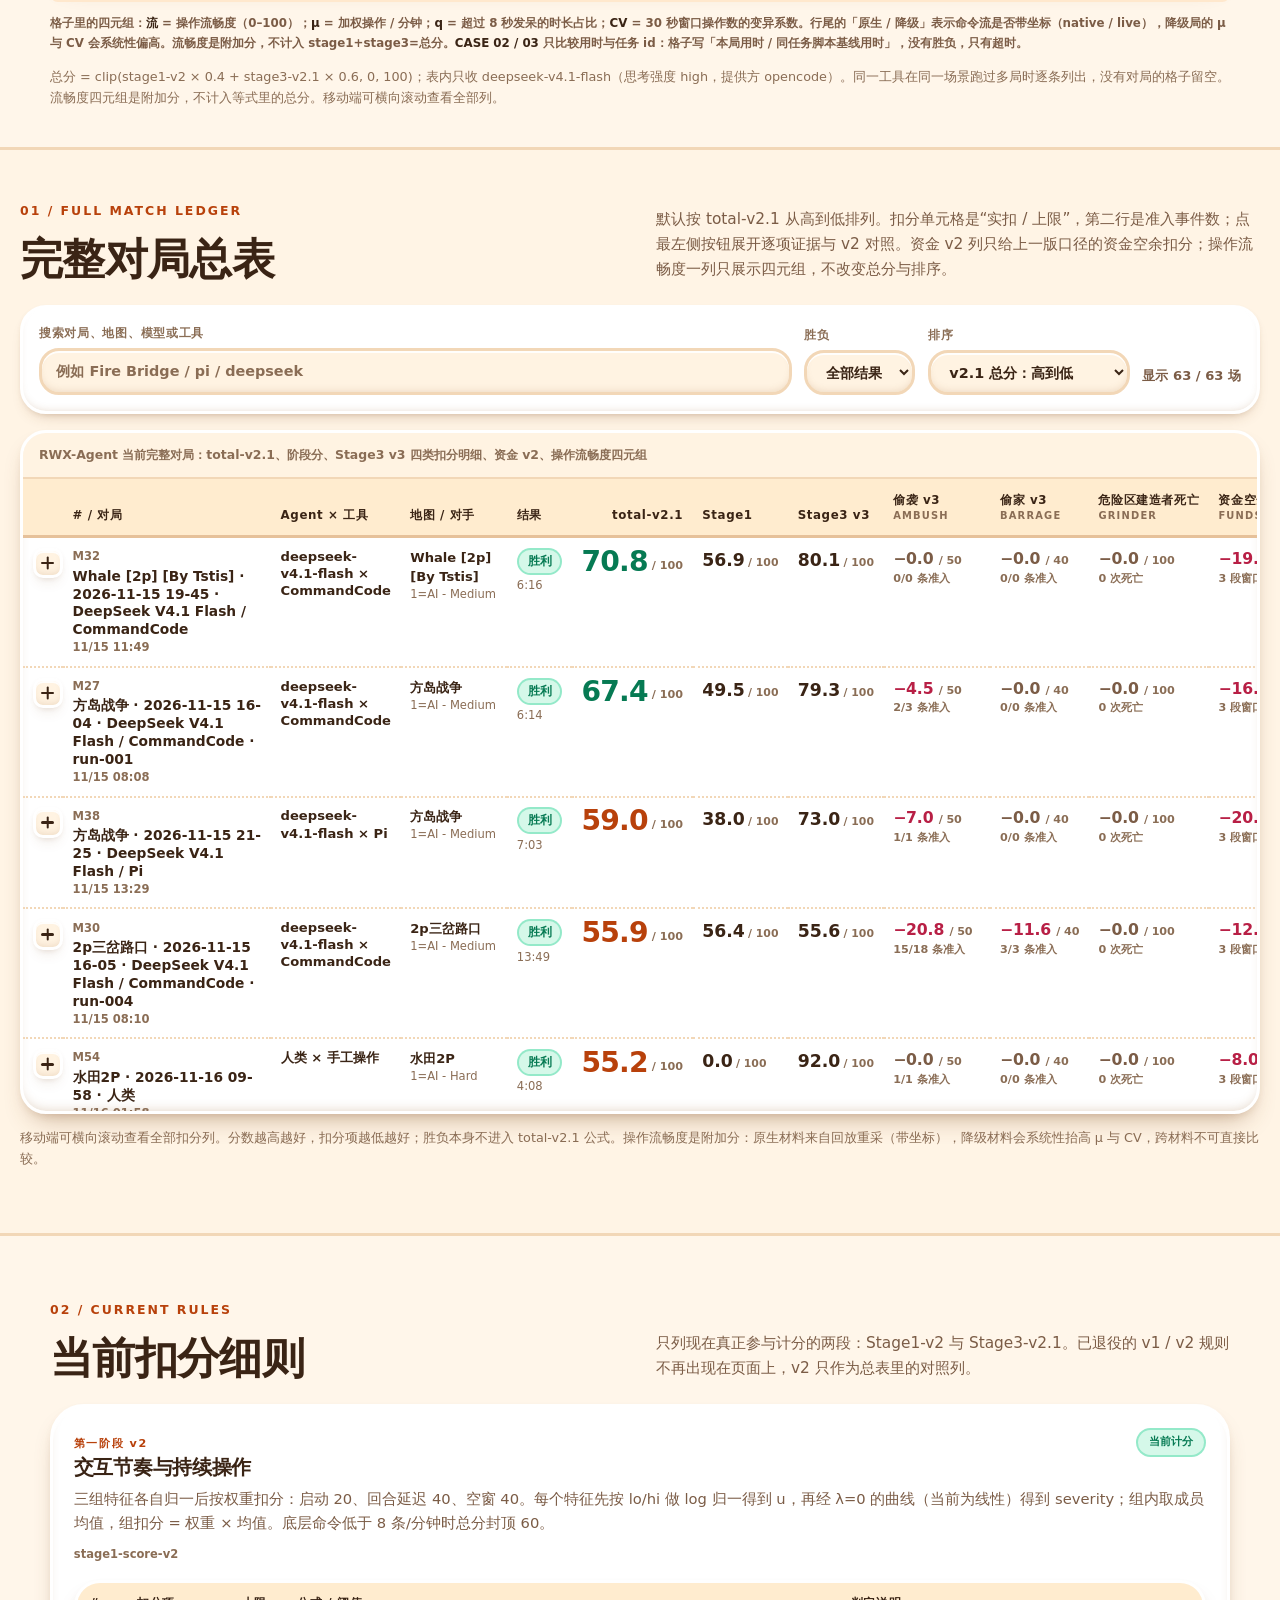
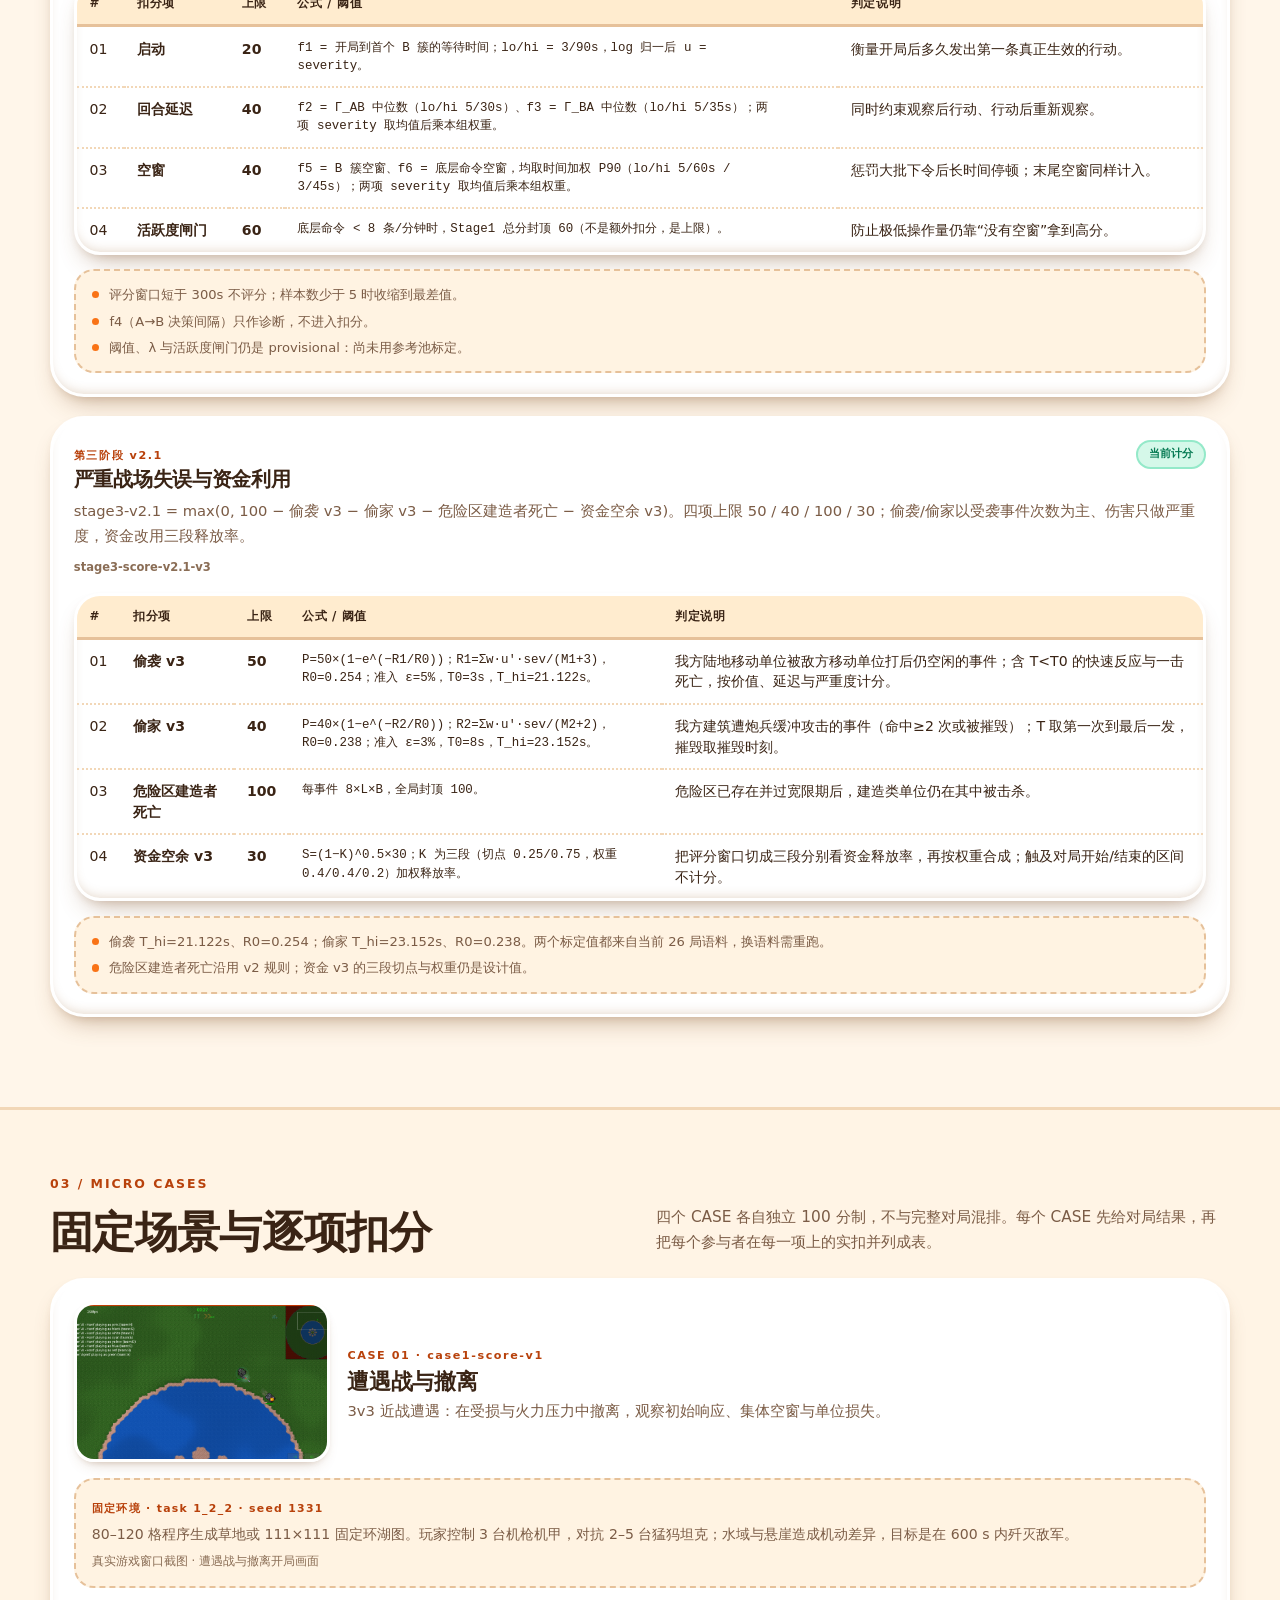
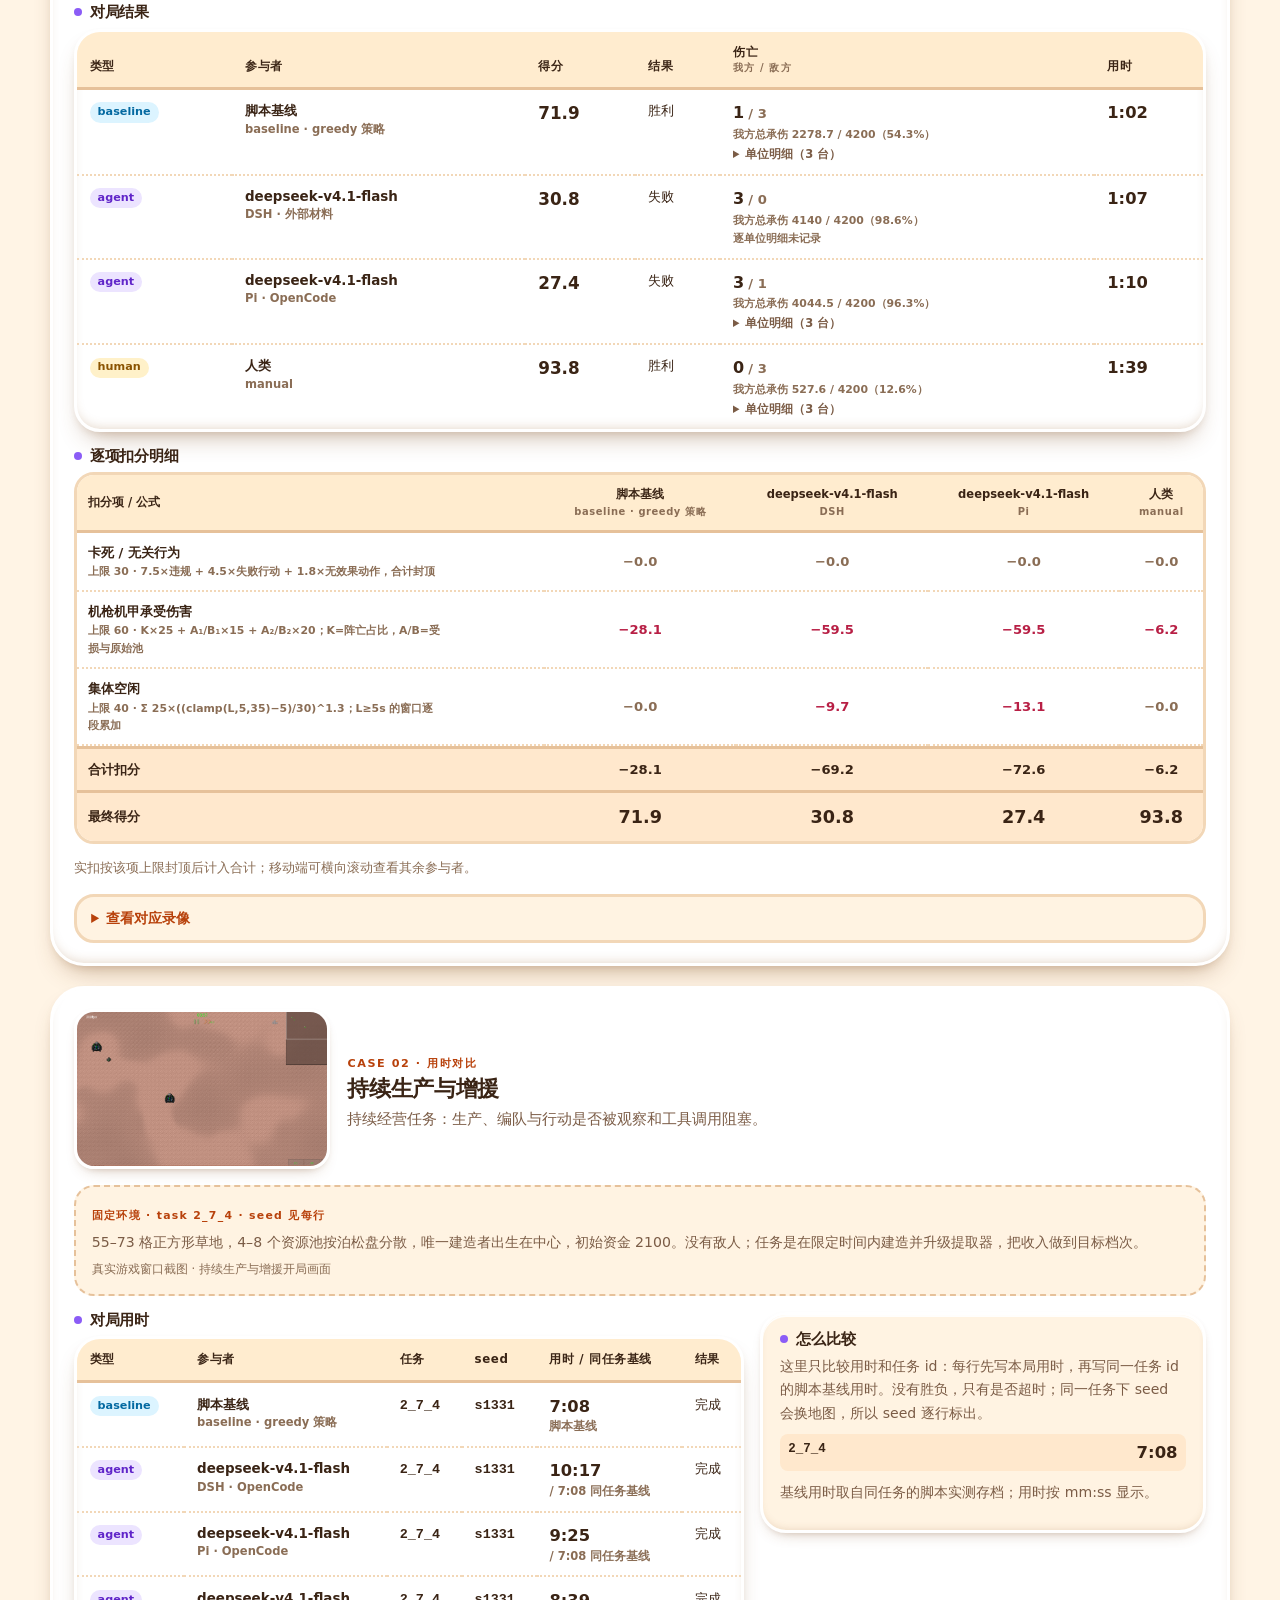
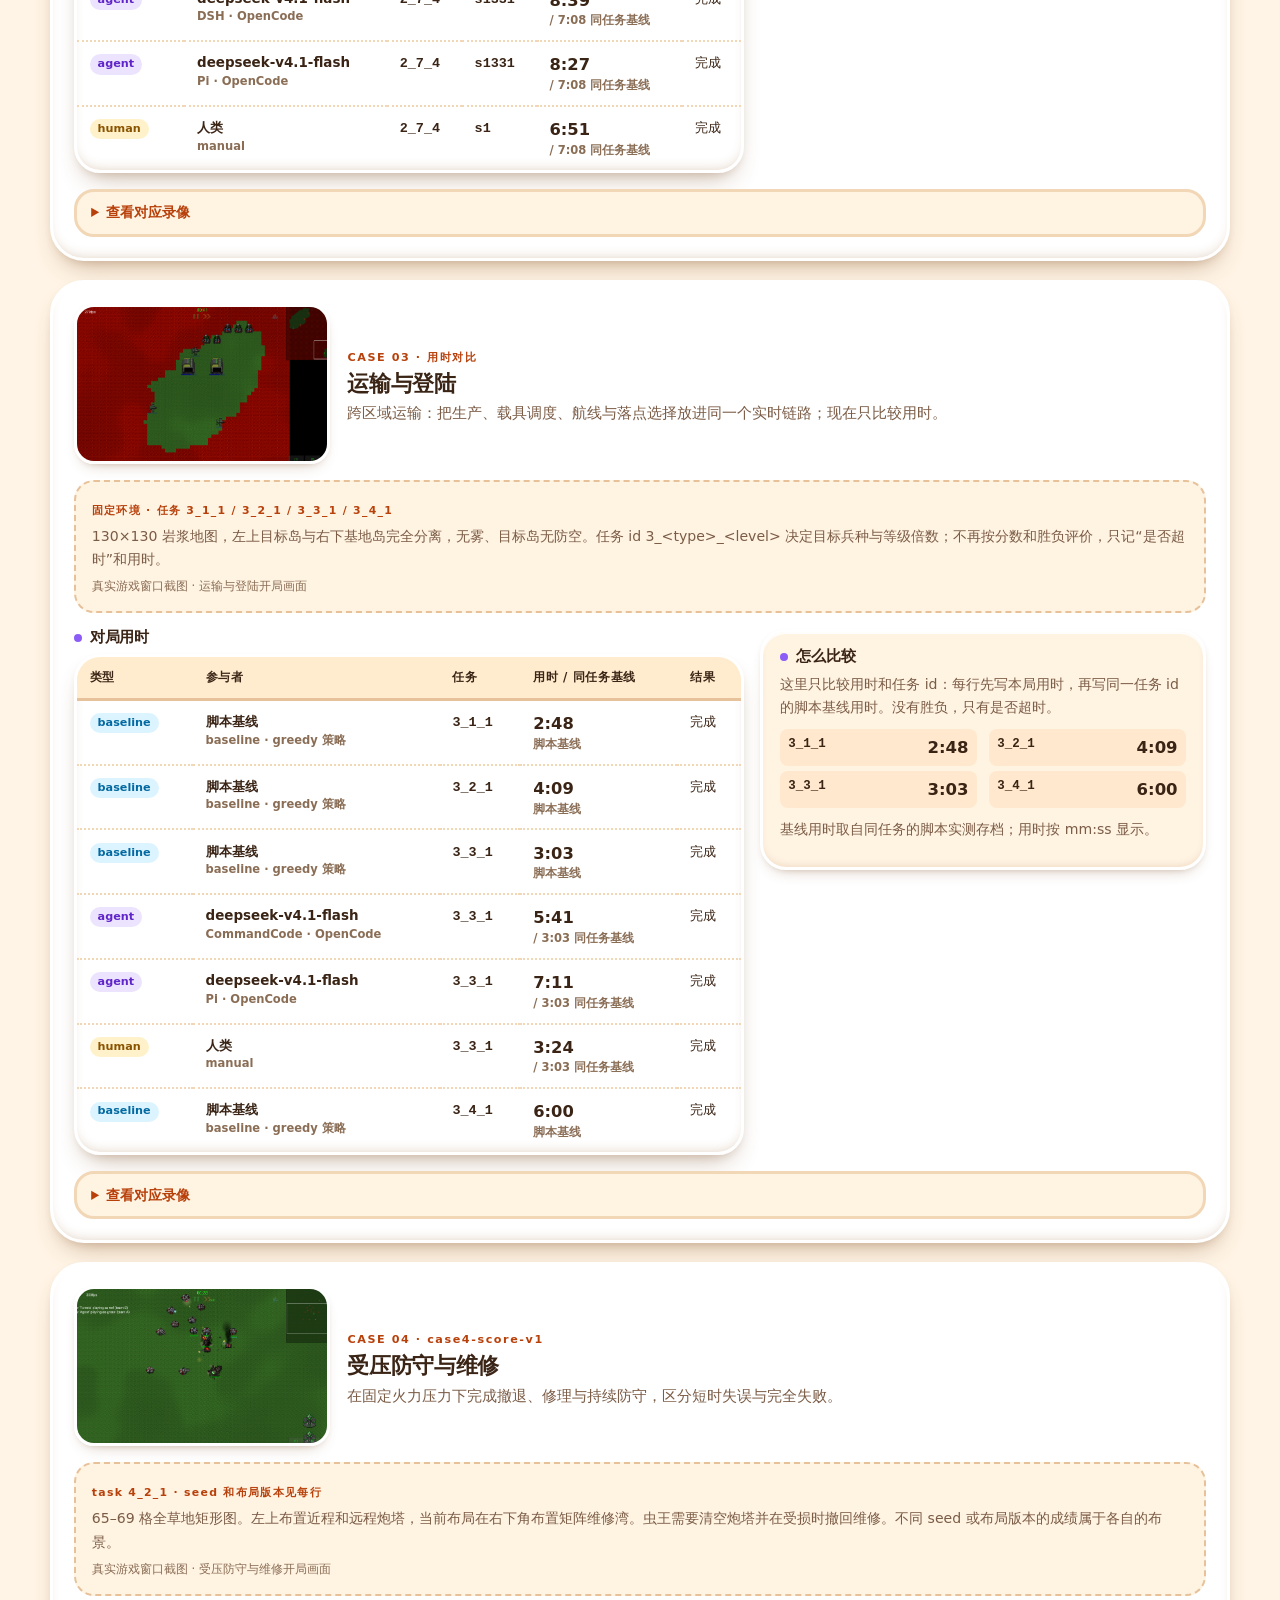
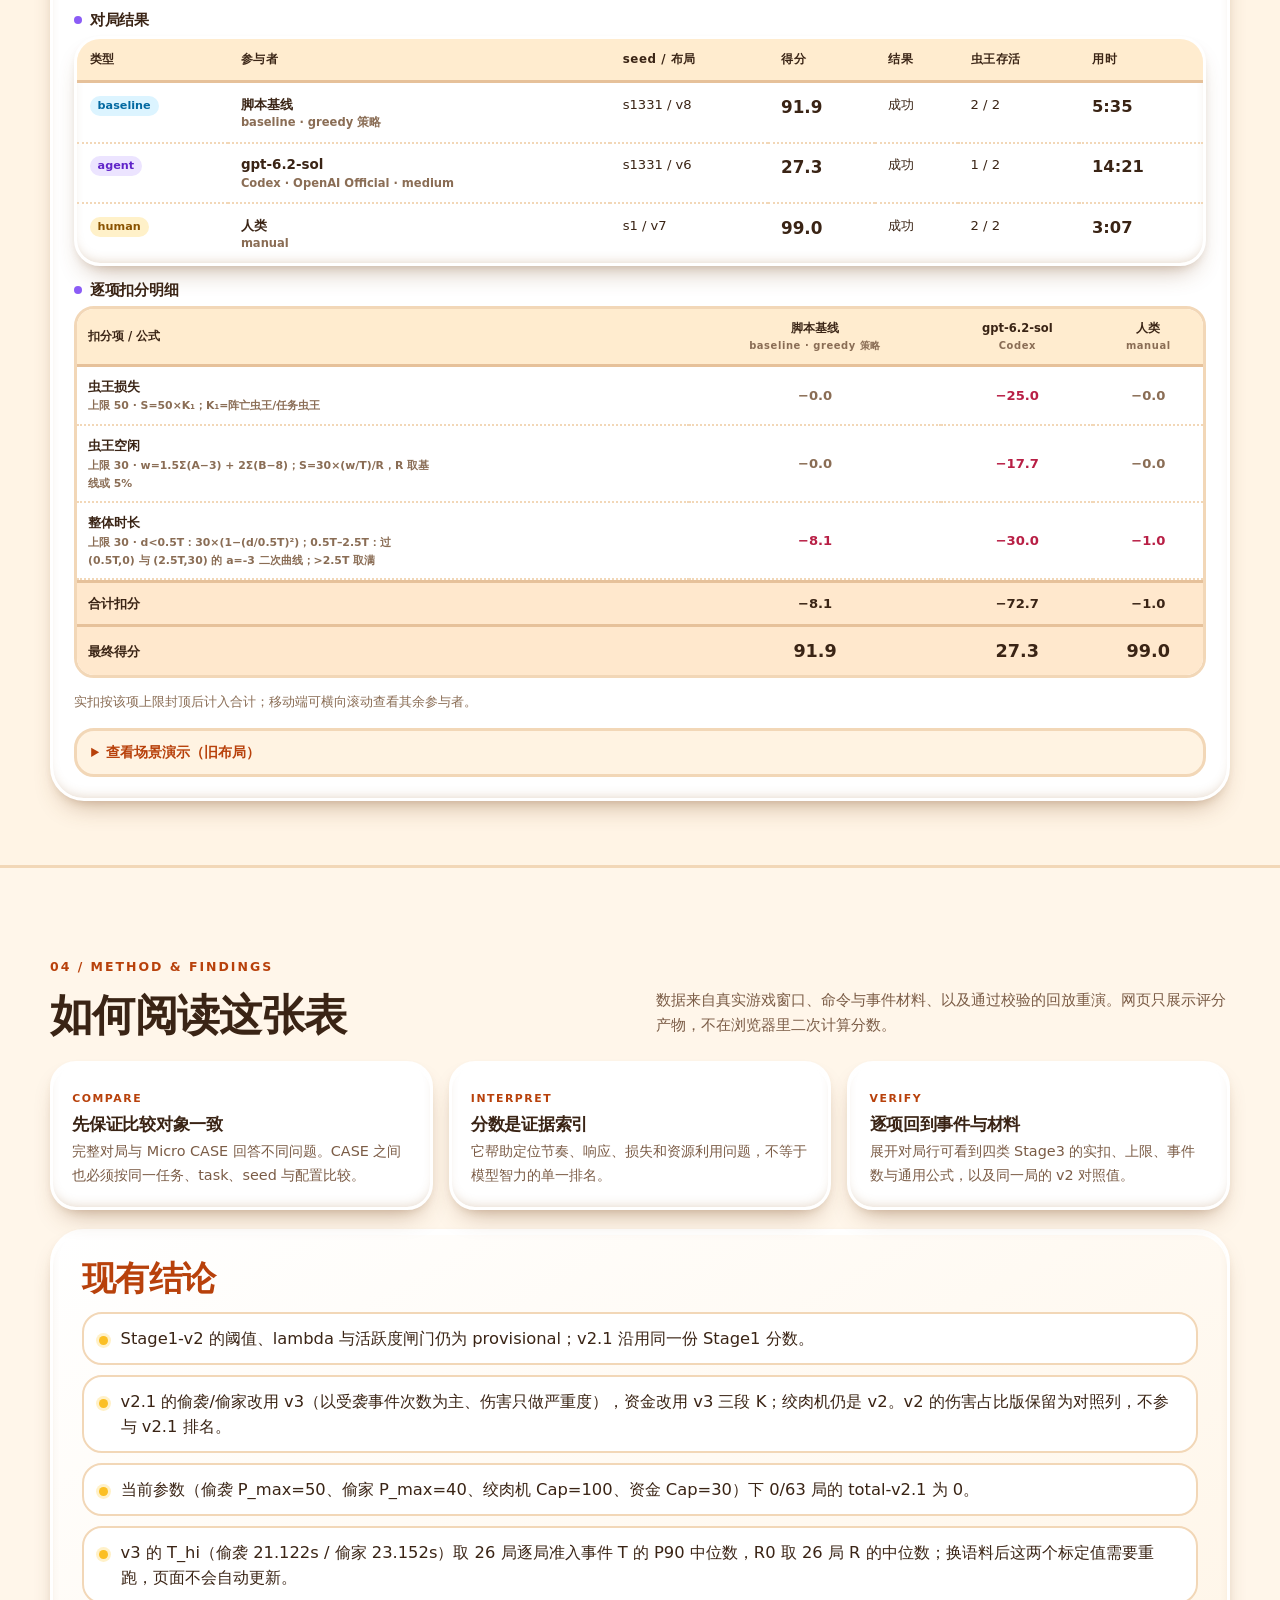
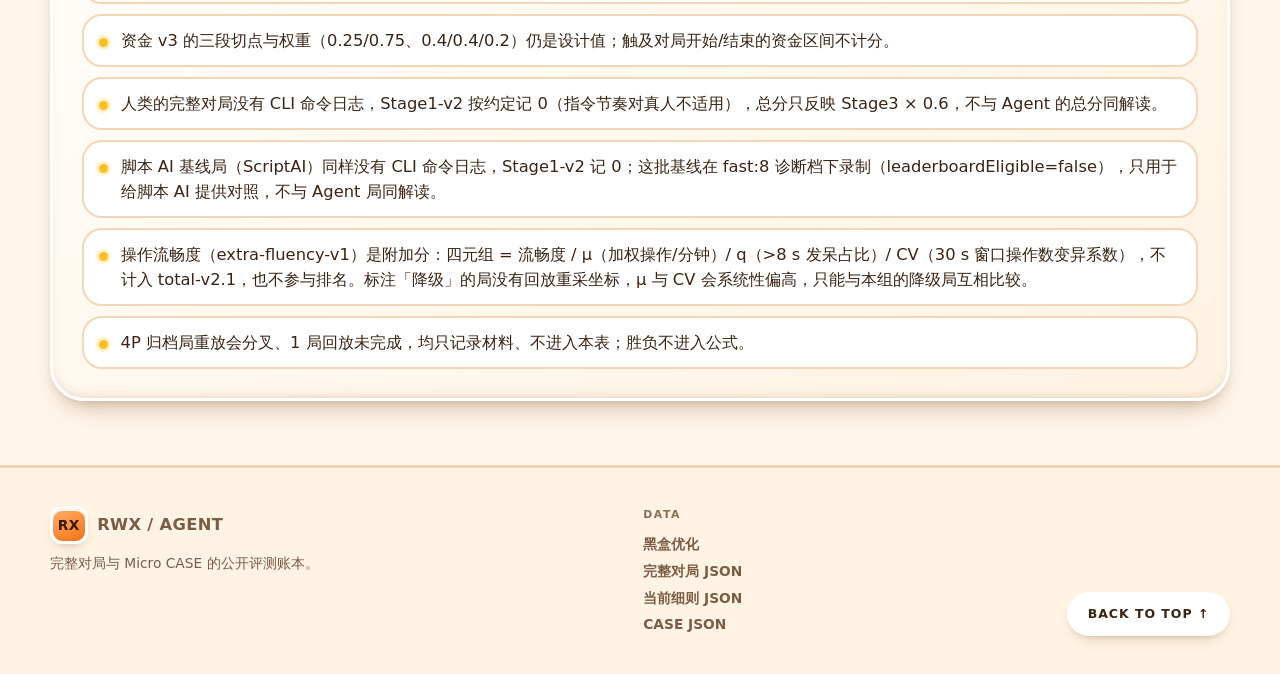
==== commit 16200b67: "Hardupv4" ====
--- a/web/results.html
+++ b/web/results.html
@@ -24,6 +24,7 @@
       <button class="theme-toggle" type="button" aria-pressed="false" aria-label="切换到暗色主题" title="切换到暗色主题"><svg class="icon theme-icon-sun" aria-hidden="true"><use href="#i-sun"/></svg><svg class="icon theme-icon-moon" aria-hidden="true"><use href="#i-moon"/></svg></button>
       <button class="menu-toggle" type="button" aria-expanded="false" aria-controls="primary-nav" aria-label="展开导航"><span></span><span></span></button>
       <nav id="primary-nav" aria-label="主导航">
+        <a href="./optimization.html">黑盒优化</a>
         <a href="#overview-matrix">总表</a>
         <a href="#match-ledger">完整对局</a>
         <a href="#full-rules">当前细则</a>
@@ -39,10 +40,10 @@
     <section class="results-hero shell" aria-labelledby="results-title">
       <div class="results-title-block">
         <p class="eyebrow"><span class="status-dot"></span> EVALUATION LEDGER · TOTAL-V2.1</p>
-        <h1 id="results-title">每一场对局，<br><em>都能拆到每一项。</em></h1>
+        <h1 id="results-title">模型决定胜负，<br><em>工具影响实时</em></h1>
       </div>
       <div class="results-hero-copy">
-        <p>每一行都是一场真实对局：total-v2.1、Stage1、Stage3 与四类扣分的实扣 / 上限 / 事件数并排列出，v2 只留作对照。四个 Micro CASE 另外逐局列出每一项的实扣。</p>
+        <p>每一行都是一场真实对局：total-v2.1、Stage1、Stage3 与四类扣分的实扣 / 上限 / 事件数并排列出，v2 只留作对照；另有操作流畅度四元组（流畅度 / μ / q / CV，附加分，不计入总分）。四个 Micro CASE 另外逐局列出每一项的实扣。</p>
         <div class="dataset-meta"><span>数据生成</span><b id="last-updated">加载中</b><span>评分标准</span><b>total-v2.1 · Stage3 v3</b></div>
       </div>
     </section>
@@ -55,10 +56,10 @@
     <section id="overview-matrix" class="section shell overview-matrix-section" aria-labelledby="overview-matrix-title">
       <header class="results-section-head">
         <div><p class="section-label">00 / SCORE MATRIX</p><h2 id="overview-matrix-title">总表：一行一个工具</h2></div>
-        <p>把完整对局与 Micro CASE 压到同一张表：左侧是模型 id、工具、思考强度与提供方，横向是地图与 CASE。完整对局的格子写 stage1+stage3=总分（带 M 编号）；CASE 的格子写总分、task id 与 seed，CASE 02/03 另写用时，CASE 01/03/04 标胜负；脚本基线不入表，人类单独一行。</p>
+        <p>把完整对局与 Micro CASE 压到同一张表：左侧是模型 id、工具、思考强度与提供方，横向是地图与 CASE。完整对局的格子写 stage1+stage3=总分（带 M 编号），再补一行操作流畅度四元组；CASE 的格子写总分、task id 与 seed，CASE 02/03 另写用时，CASE 01/03/04 标胜负；脚本 AI 基线单独一行（fast:8 诊断档），人类单独一行。</p>
       </header>
       <div id="overview-matrix-body" aria-live="polite"></div>
-      <p class="table-help">总分 = clip(stage1-v2 × 0.4 + stage3-v2.1 × 0.6, 0, 100)；表内只收 deepseek-v4.1-flash（思考强度 high，提供方 opencode）。同一工具在同一场景跑过多局时逐条列出，没有对局的格子留空。移动端可横向滚动查看全部列。</p>
+      <p class="table-help">总分 = clip(stage1-v2 × 0.4 + stage3-v2.1 × 0.6, 0, 100)；表内只收 deepseek-v4.1-flash（思考强度 high，提供方 opencode）。同一工具在同一场景跑过多局时逐条列出，没有对局的格子留空。流畅度四元组是附加分，不计入等式里的总分。移动端可横向滚动查看全部列。</p>
       <noscript><p class="load-error">总表需要 JavaScript 渲染。可直接查看 <a href="./resource/results.json">results.json</a> 与 <a href="./resource/micro-results.json">micro-results.json</a>。</p></noscript>
     </section>
 
@@ -66,17 +67,17 @@
       <div class="shell wide-shell">
         <header class="results-section-head">
           <div><p class="section-label">01 / FULL MATCH LEDGER</p><h2>完整对局总表</h2></div>
-          <p>默认按 total-v2.1 从高到低排列。扣分单元格是“实扣 / 上限”，第二行是准入事件数；点最左侧按钮展开逐项证据与 v2 对照。</p>
+          <p>默认按 total-v2.1 从高到低排列。扣分单元格是“实扣 / 上限”，第二行是准入事件数；点最左侧按钮展开逐项证据与 v2 对照。资金 v2 列只给上一版口径的资金空余扣分；操作流畅度一列只展示四元组，不改变总分与排序。</p>
         </header>
         <div class="table-toolbar" aria-label="对局表筛选">
           <label class="search-field"><span>搜索对局、地图、模型或工具</span><input id="match-search" type="search" placeholder="例如 Fire Bridge / pi / deepseek" autocomplete="off"></label>
           <label><span>胜负</span><select id="outcome-filter"><option value="all">全部结果</option><option value="win">仅胜利</option><option value="defeat">仅战败</option><option value="draw">仅平局</option></select></label>
-          <label><span>排序</span><select id="sort-matches"><option value="score-desc">v2.1 总分：高到低</option><option value="score-asc">v2.1 总分：低到高</option><option value="delta-desc">相对 v2 提升：高到低</option><option value="date-desc">日期：新到旧</option><option value="date-asc">日期：旧到新</option><option value="deduction-desc">Stage3 扣分：高到低</option></select></label>
+          <label><span>排序</span><select id="sort-matches"><option value="score-desc">v2.1 总分：高到低</option><option value="score-asc">v2.1 总分：低到高</option><option value="date-desc">日期：新到旧</option><option value="date-asc">日期：旧到新</option><option value="deduction-desc">Stage3 扣分：高到低</option></select></label>
           <p id="match-filter-status" role="status" aria-live="polite">正在加载数据…</p>
         </div>
         <div class="table-scroll match-table-scroll" tabindex="0" aria-label="完整对局表，可横向滚动">
           <table class="data-table match-ledger-table">
-            <caption>RWX-Agent 当前完整对局：total-v2.1、阶段分、Stage3 v3 四类扣分明细，以及与 v2 的差值</caption>
+            <caption>RWX-Agent 当前完整对局：total-v2.1、阶段分、Stage3 v3 四类扣分明细、资金 v2、操作流畅度四元组</caption>
             <thead>
               <tr>
                 <th scope="col" class="expand-column"><span class="sr-only">展开详情</span></th>
@@ -91,14 +92,15 @@
                 <th scope="col" class="deduction-column" data-deduction-key="barrage">偷家 v3<small>BARRAGE</small></th>
                 <th scope="col" class="deduction-column" data-deduction-key="grinder">危险区死亡<small>GRINDER</small></th>
                 <th scope="col" class="deduction-column" data-deduction-key="funds">资金空余 v3<small>FUNDS</small></th>
-                <th scope="col" class="delta-column">Δ vs v2</th>
+                <th scope="col" class="delta-column">资金 v2<small>FUNDS v2</small></th>
+                <th scope="col" class="fluency-column" title="操作流畅度四元组：流畅度 / μ 加权操作每分钟 / q 大于 8 秒发呆占比 / CV 30 秒窗口操作数变异系数；附加分，不计入 total">操作流畅度<small>流 / μ / q / CV</small></th>
                 <th scope="col">评分时长</th>
               </tr>
             </thead>
             <tbody id="match-table-body"></tbody>
           </table>
         </div>
-        <p class="table-help">移动端可横向滚动查看全部扣分列。分数越高越好，扣分项越低越好；胜负本身不进入 total-v2.1 公式。</p>
+        <p class="table-help">移动端可横向滚动查看全部扣分列。分数越高越好，扣分项越低越好；胜负本身不进入 total-v2.1 公式。操作流畅度是附加分：原生材料来自回放重采（带坐标），降级材料会系统性抬高 μ 与 CV，跨材料不可直接比较。</p>
         <noscript><p class="load-error">表格需要 JavaScript 渲染。也可以直接查看 <a href="./resource/results.json">results.json</a>。</p></noscript>
       </div>
     </section>
@@ -136,6 +138,6 @@
     </section>
   </main>
 
-  <footer class="site-footer"><div class="shell footer-inner"><div><a class="brand" href="./index.html"><span class="brand-mark">RX</span><span>RWX / AGENT</span></a><p>完整对局与 Micro CASE 的公开评测账本。</p></div><div><span>DATA</span><a href="./resource/results.json">完整对局 JSON</a><a href="./resource/scoring.json">当前细则 JSON</a><a href="./resource/micro-results.json">CASE JSON</a></div><a class="back-top" href="#main">BACK TO TOP ↑</a></div></footer>
+  <footer class="site-footer"><div class="shell footer-inner"><div><a class="brand" href="./index.html"><span class="brand-mark">RX</span><span>RWX / AGENT</span></a><p>完整对局与 Micro CASE 的公开评测账本。</p></div><div><span>DATA</span><a href="./optimization.html">黑盒优化</a><a href="./resource/results.json">完整对局 JSON</a><a href="./resource/scoring.json">当前细则 JSON</a><a href="./resource/micro-results.json">CASE JSON</a></div><a class="back-top" href="#main">BACK TO TOP ↑</a></div></footer>
 </body>
 </html>
--- a/web/styles.css
+++ b/web/styles.css
@@ -1048,6 +1048,14 @@
 .results-title-block h1 { font-size: clamp(2.2rem, 5.4vw, 3.9rem); }
 .results-title-block h1 em { font-style: normal; color: var(--orange-text); }
 .results-hero-copy p { color: var(--ink-soft); }
+.thesis-banner {
+  margin: 0 0 1.2rem;
+  font-size: clamp(1.45rem, 3vw, 2.25rem);
+  font-weight: 900;
+  line-height: 1.2;
+  letter-spacing: -.02em;
+}
+.thesis-banner em { font-style: normal; color: var(--orange-text); }
 .dataset-meta {
   display: grid;
   grid-template-columns: auto 1fr;
@@ -1273,18 +1281,65 @@
   letter-spacing: .02em;
   color: var(--ink-soft);
 }
-.matrix-table-scroll { max-width: 100%; }
+.matrix-table-scroll {
+  max-width: 100%;
+  height: min(72vh, 46rem);
+  max-height: 90vh;
+  overflow: auto;
+}
+/* Drag handle under the matrix: pointer drag or Up/Down keys change the table height. */
+.matrix-resize-handle {
+  display: flex;
+  align-items: center;
+  justify-content: center;
+  height: 16px;
+  margin-top: .35rem;
+  border-radius: 8px;
+  cursor: ns-resize;
+  touch-action: none;
+  background: var(--surface-3);
+}
+.matrix-resize-handle span {
+  width: 3rem;
+  height: 4px;
+  border-radius: 999px;
+  background: var(--line-strong);
+}
+.matrix-resize-handle:hover span,
+.matrix-resize-handle:focus-visible span { background: var(--orange); }
+.matrix-resize-handle:focus-visible { outline: 2px solid var(--orange); outline-offset: 2px; }
+body.resizing-matrix { cursor: ns-resize; user-select: none; }
 
 .score-matrix {
   font-size: .8rem;
   min-width: 74rem;
+  --matrix-pin-bg: var(--surface-2);
 }
 /* Two header rows: neither can use the single-row sticky offset without overlapping. */
 .score-matrix thead th {
-  position: static;
+  position: sticky;
+  top: 0;
+  z-index: 6;
   padding: .5rem .55rem;
+  background: var(--table-head);
   white-space: normal;
   vertical-align: bottom;
+}
+.score-matrix thead tr:nth-child(2) th { top: var(--matrix-head-1, 2.5rem); z-index: 5; }
+/* Freeze the first four columns; the caller sets measured widths as CSS variables. */
+.score-matrix .matrix-pin {
+  position: sticky;
+  z-index: 4;
+  background: var(--matrix-pin-bg);
+}
+.score-matrix thead .matrix-pin { z-index: 8; background: var(--table-head); }
+.score-matrix tbody tr:hover > .matrix-pin { background: var(--surface-3); }
+.matrix-pin-1 { left: 0; }
+.matrix-pin-2 { left: var(--matrix-col-1, 8.6rem); }
+.matrix-pin-3 { left: calc(var(--matrix-col-1, 8.6rem) + var(--matrix-col-2, 7.2rem)); }
+.matrix-pin-4 {
+  left: calc(var(--matrix-col-1, 8.6rem) + var(--matrix-col-2, 7.2rem) + var(--matrix-col-3, 4.2rem));
+  box-shadow: inset -2px 0 0 var(--line);
 }
 .score-matrix thead tr:first-child th { border-bottom: 2px solid var(--line); }
 .score-matrix thead tr:last-child th { border-bottom: 3px solid var(--line-strong); }
@@ -1342,6 +1397,70 @@
   color: var(--ink-faint);
   white-space: nowrap;
 }
+/* Four-value fluency tuple: two compact lines so the matrix cell stays narrow. */
+.score-matrix .matrix-fluency {
+  white-space: normal;
+  font-variant-numeric: tabular-nums;
+}
+.score-matrix .matrix-fluency span { display: block; }
+.matrix-legend {
+  margin: .7rem 0 0;
+  max-width: 78rem;
+  font-size: .74rem;
+  line-height: 1.7;
+  font-weight: 600;
+  color: var(--ink-soft);
+}
+.matrix-legend b { color: var(--ink); }
+
+/* ---------- black-box optimization page ---------- */
+#dimension-table td:nth-child(3), #dimension-table td:nth-child(5) { white-space: nowrap; }
+#reward-table tbody th { white-space: nowrap; }
+#reward-table td:nth-child(2) { min-width: 21rem; }
+#reward-table td:nth-child(3) { white-space: nowrap; }
+#ceiling-table td:nth-child(3) { white-space: nowrap; }
+#ceiling-table td:nth-child(4) { min-width: 17rem; }
+#dimension-groups { margin-top: 1rem; }
+.dimension-total th, .dimension-total td { font-weight: 900; background: var(--surface-3); }
+/* Per-version reward blocks: the same layout, three separate rule sets. */
+.reward-versions { display: grid; gap: 1rem; }
+.reward-version {
+  padding: 1rem 1.1rem;
+  border: 3px solid var(--clay-edge);
+  border-radius: var(--radius-lg);
+  background: var(--surface-2);
+  box-shadow: var(--clay-drop-sm), var(--clay-inner-sm);
+}
+.reward-version > header { display: flex; align-items: baseline; gap: .6rem; margin-bottom: .6rem; }
+.reward-version > header span {
+  padding: .1rem .5rem;
+  border-radius: var(--radius-pill);
+  background: var(--orange-wash);
+  color: var(--orange-text);
+  font-size: .72rem;
+  font-weight: 900;
+  letter-spacing: .08em;
+}
+.reward-version h3 { margin: 0; font-size: 1.05rem; }
+.reward-version .data-table { font-size: .82rem; }
+.reward-terms { margin: .7rem 0 0; padding: 0; list-style: none; }
+.reward-terms li {
+  position: relative;
+  padding-left: 1rem;
+  margin-bottom: .35rem;
+  font-size: .84rem;
+  color: var(--ink-soft);
+}
+.reward-terms li:last-child { margin-bottom: 0; }
+.reward-terms li::before {
+  content: "";
+  position: absolute;
+  left: 0; top: .55em;
+  width: .45rem; height: .45rem;
+  border-radius: 50%;
+  background: var(--orange);
+}
+.reward-terms b { color: var(--ink); }
 
 /* ---------- match ledger ---------- */
 .ledger-section {
@@ -1354,7 +1473,7 @@
   max-height: min(76vh, 900px);
   overflow: auto;
 }
-.match-ledger-table { min-width: 1360px; font-size: .85rem; }
+.match-ledger-table { min-width: 1480px; font-size: .85rem; }
 .match-ledger-table thead th { padding: .7rem .6rem; }
 .match-ledger-table tbody th,
 .match-ledger-table tbody td { padding: .62rem .6rem; }
@@ -1464,6 +1583,30 @@
 .duration-cell b { display: block; font-size: .9rem; font-weight: 900; }
 .duration-cell small { display: block; font-size: .7rem; color: var(--ink-faint); font-weight: 700; }
 
+/* Fluency tuple column: four numbers, one cell. It never feeds the total score. */
+.fluency-column { min-width: 9.2rem; }
+.fluency-column small { display: block; margin-top: .15rem; font-size: .6rem; letter-spacing: .08em; color: var(--ink-faint); }
+.fluency-cell { white-space: nowrap; font-variant-numeric: tabular-nums; }
+.fluency-value { display: block; font-size: 1rem; font-weight: 900; color: var(--ink); }
+.fluency-value.high { color: var(--mint-text); }
+.fluency-value.mid { color: var(--orange-text); }
+.fluency-value.low { color: var(--coral-text); }
+.fluency-tuple { display: block; margin-top: .1rem; font-size: .7rem; font-weight: 700; color: var(--ink-soft); }
+.fluency-note { display: block; font-size: .66rem; font-weight: 700; color: var(--ink-faint); }
+.fluency-missing { font-size: .72rem; font-weight: 700; color: var(--ink-faint); }
+.row-tag {
+  display: inline-block;
+  margin-left: .4rem;
+  padding: .02rem .38rem;
+  border: 1.5px solid var(--line);
+  border-radius: var(--radius-pill);
+  background: var(--surface-3);
+  font-size: .62rem;
+  font-weight: 800;
+  color: var(--ink-soft);
+  vertical-align: .1em;
+}
+
 .empty-state { padding: 2rem 1rem !important; text-align: center; color: var(--ink-soft); }
 
 /* expanded detail: sticky so the wide table cannot clip it */
@@ -1692,6 +1835,48 @@
 .kind-badge.human { background: var(--lemon-wash); color: var(--lemon-text); }
 .participant { display: block; font-size: .84rem; }
 .participant-detail { display: block; font-size: .72rem; color: var(--ink-faint); font-weight: 700; }
+
+/* CASE 02 / 03: compare duration against the same task's script baseline, not a score */
+.case-time-grid { grid-template-columns: minmax(0, 1.5fr) minmax(0, 1fr); align-items: start; }
+.case-time-grid .compact-table { min-width: 560px; }
+.case-task, .case-seed { font-family: var(--font-mono); font-size: .84rem; }
+.case-time b { display: block; font-size: 1.02rem; font-weight: 900; font-variant-numeric: tabular-nums; }
+.case-time small { display: block; font-size: .72rem; color: var(--ink-faint); font-weight: 700; }
+.casualty-cell { white-space: nowrap; font-variant-numeric: tabular-nums; vertical-align: top; }
+.casualty-cell b { font-size: 1rem; font-weight: 900; }
+.casualty-cell span { color: var(--ink-faint); font-weight: 800; }
+.casualty-total { display: block; margin-top: .15rem; font-size: .68rem; color: var(--ink-faint); font-weight: 700; }
+.casualty-detail { margin-top: .2rem; font-size: .72rem; white-space: normal; }
+.casualty-detail summary { cursor: pointer; font-weight: 800; color: var(--ink-soft); }
+.casualty-detail ul { margin: .3rem 0; padding-left: 1rem; }
+.casualty-detail li { font-size: .7rem; line-height: 1.55; color: var(--ink-soft); }
+.casualty-detail li b { font-size: .72rem; color: var(--ink); }
+.casualty-missing { display: block; margin-top: .15rem; font-size: .68rem; font-weight: 700; color: var(--ink-faint); }
+.case-time-note {
+  padding: 1rem 1.1rem;
+  border: 3px solid var(--clay-edge);
+  border-radius: var(--radius-lg);
+  background: var(--surface-2);
+  box-shadow: var(--clay-drop-sm), var(--clay-inner-sm);
+}
+.case-time-note p { margin: .3rem 0 .6rem; color: var(--ink-soft); font-size: .88rem; }
+.case-baselines {
+  display: grid;
+  grid-template-columns: repeat(auto-fit, minmax(130px, 1fr));
+  gap: .35rem .8rem;
+  margin: 0 0 .6rem;
+}
+.case-baselines div {
+  display: flex;
+  justify-content: space-between;
+  gap: .6rem;
+  padding: .3rem .5rem;
+  border-radius: 8px;
+  background: var(--surface-3);
+}
+.case-baselines dt { font-family: var(--font-mono); font-size: .78rem; font-weight: 800; }
+.case-baselines dd { margin: 0; font-weight: 900; font-variant-numeric: tabular-nums; }
+@media (max-width: 860px) { .case-time-grid { grid-template-columns: minmax(0, 1fr); } }
 
 /* per-case deduction matrix */
 .case-deductions { margin: 0; }
@@ -1947,7 +2132,7 @@
   .results-kpis { grid-template-columns: repeat(2, minmax(0, 1fr)); }
   .table-toolbar label { flex: 1 1 100%; }
   #match-filter-status { margin-left: 0; }
-  .match-ledger-table { min-width: 1180px; }
+  .match-ledger-table { min-width: 1300px; }
   .data-table thead th { padding: .6rem .5rem; }
   .match-detail-panel { padding: .9rem; }
   .deduction-matrix { min-width: 560px; }
